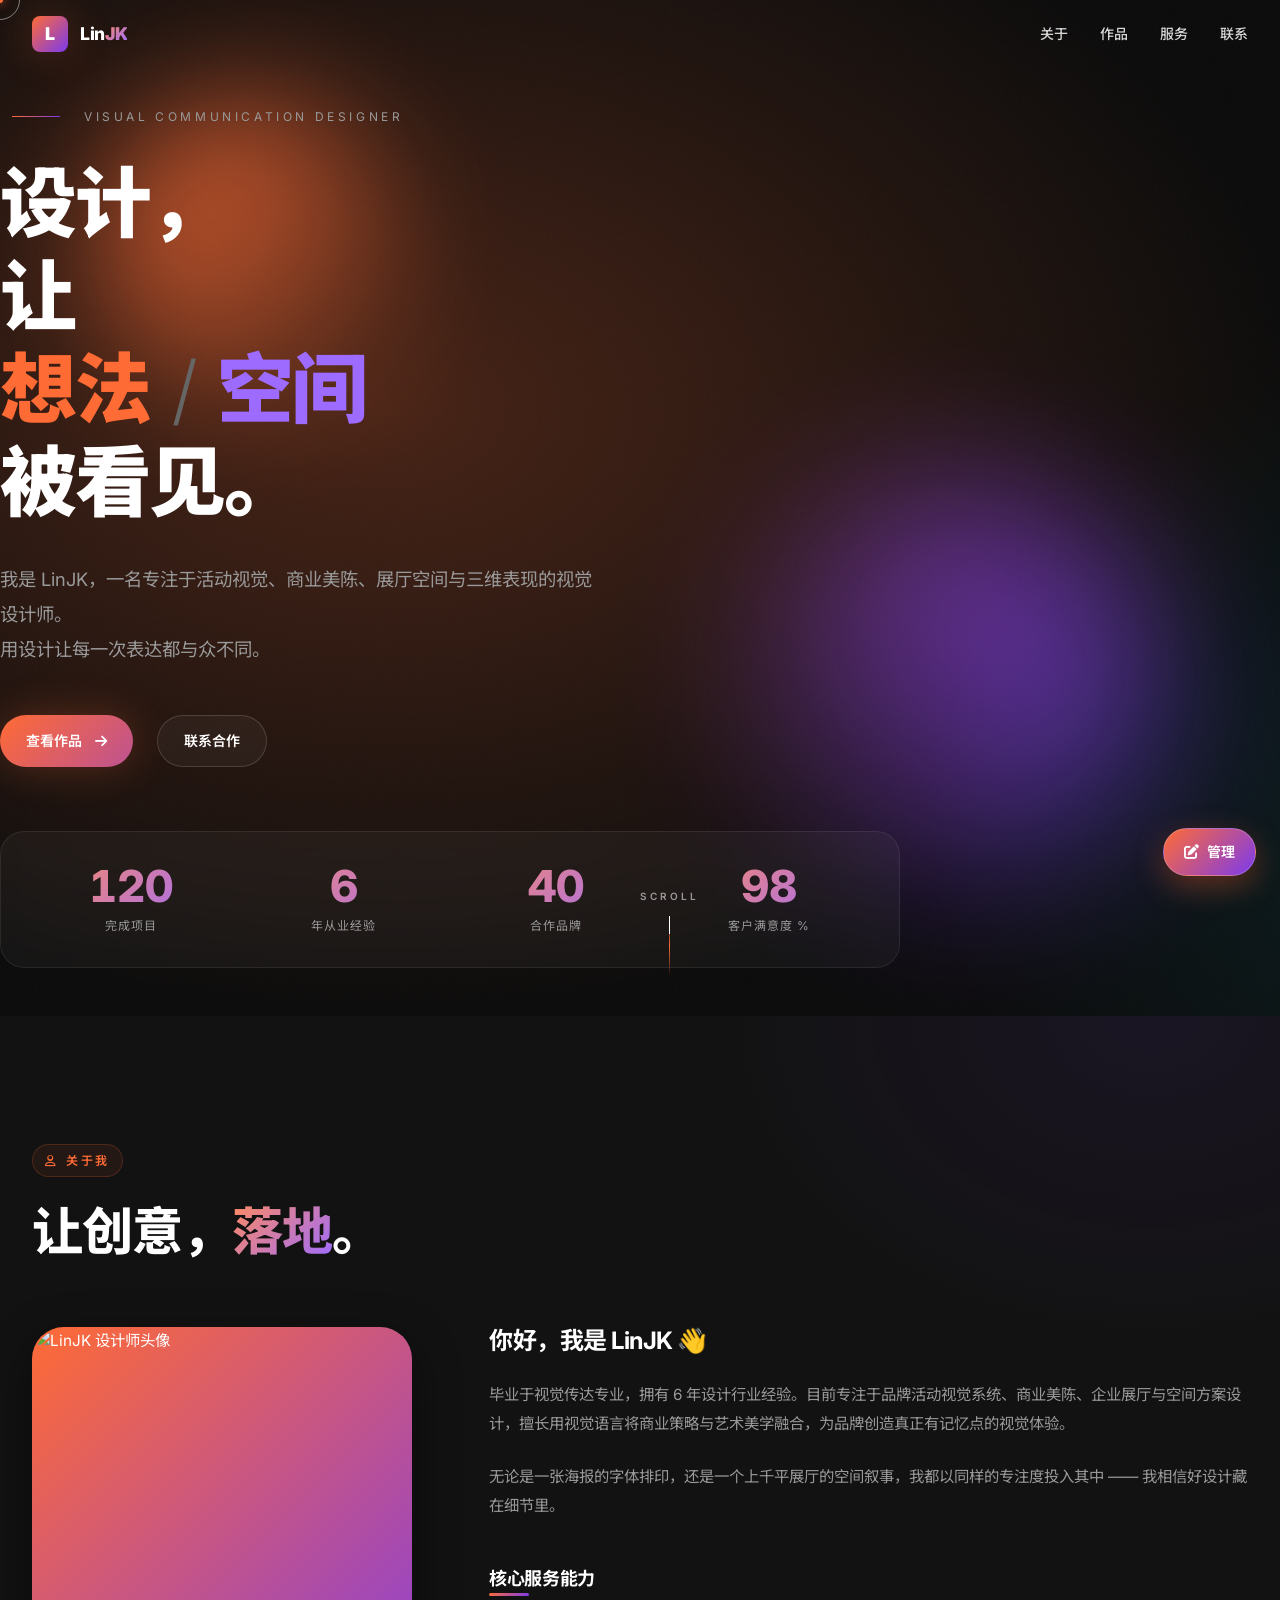
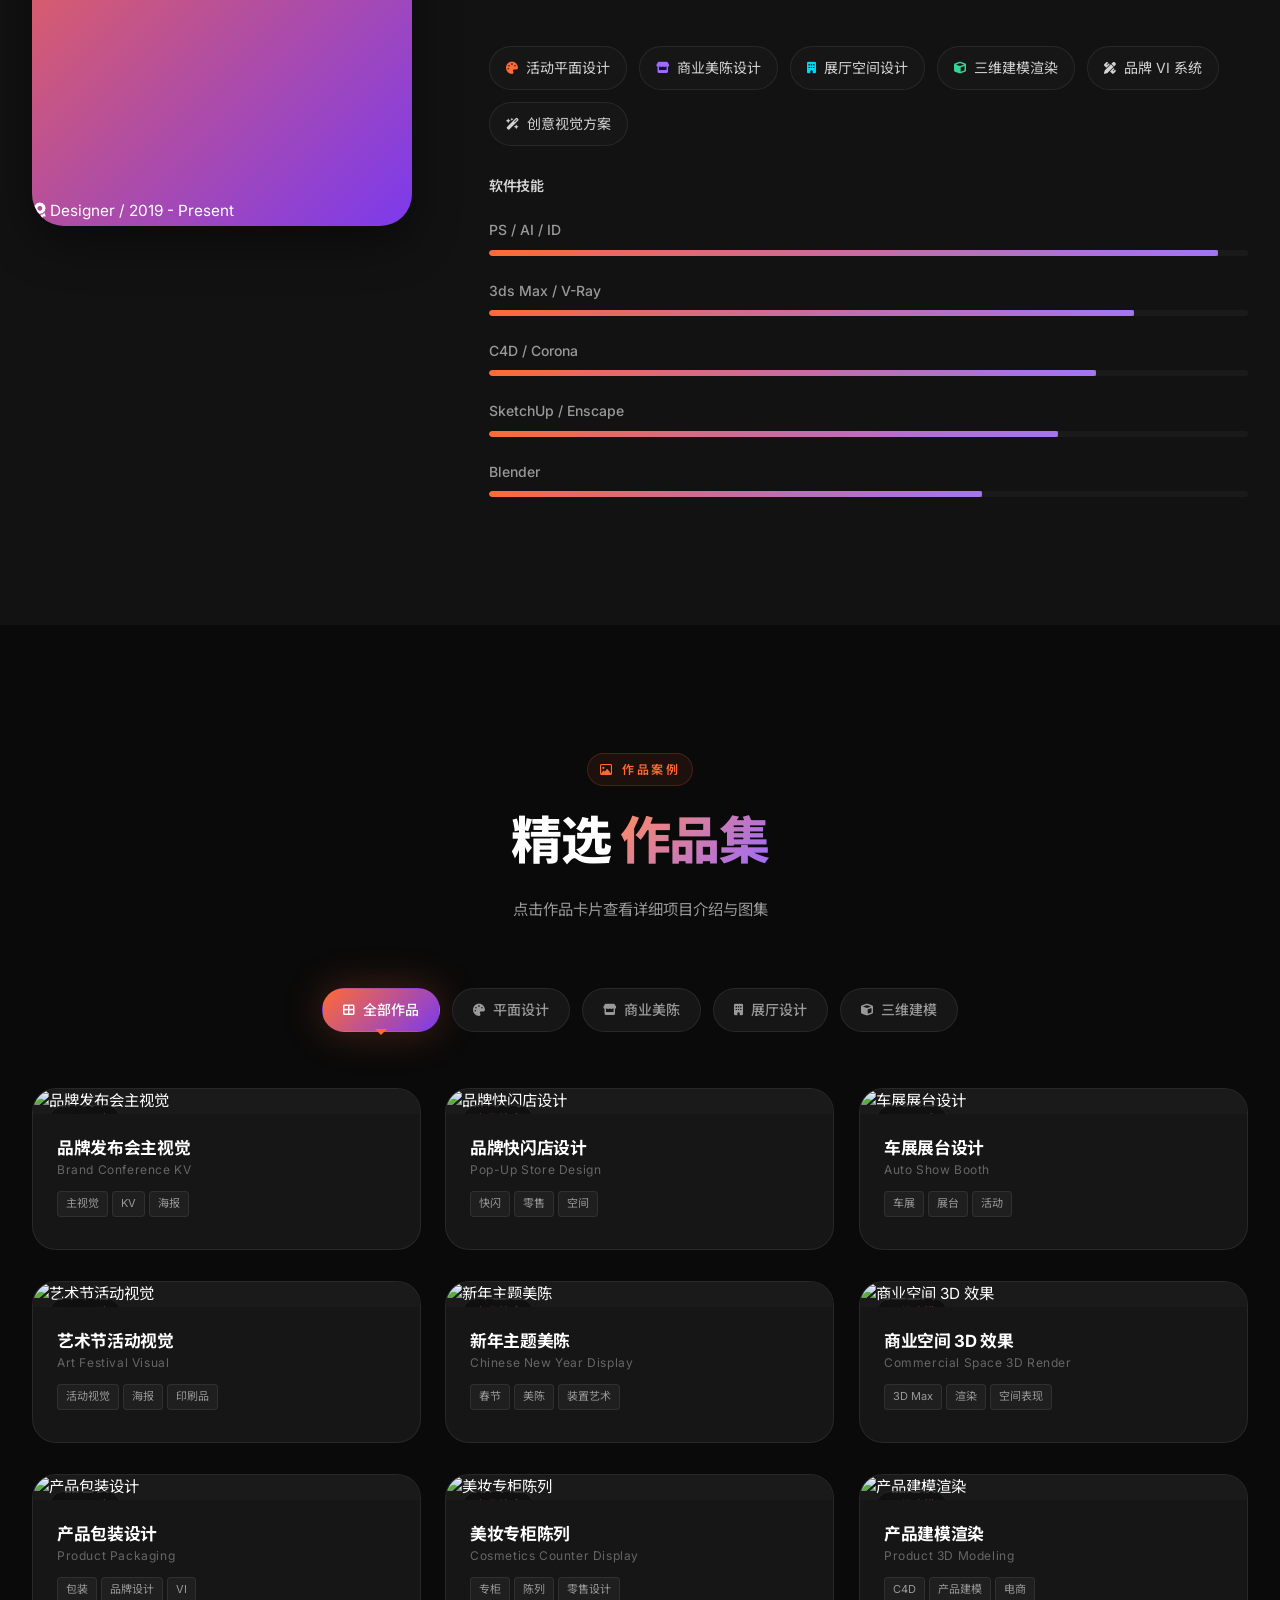
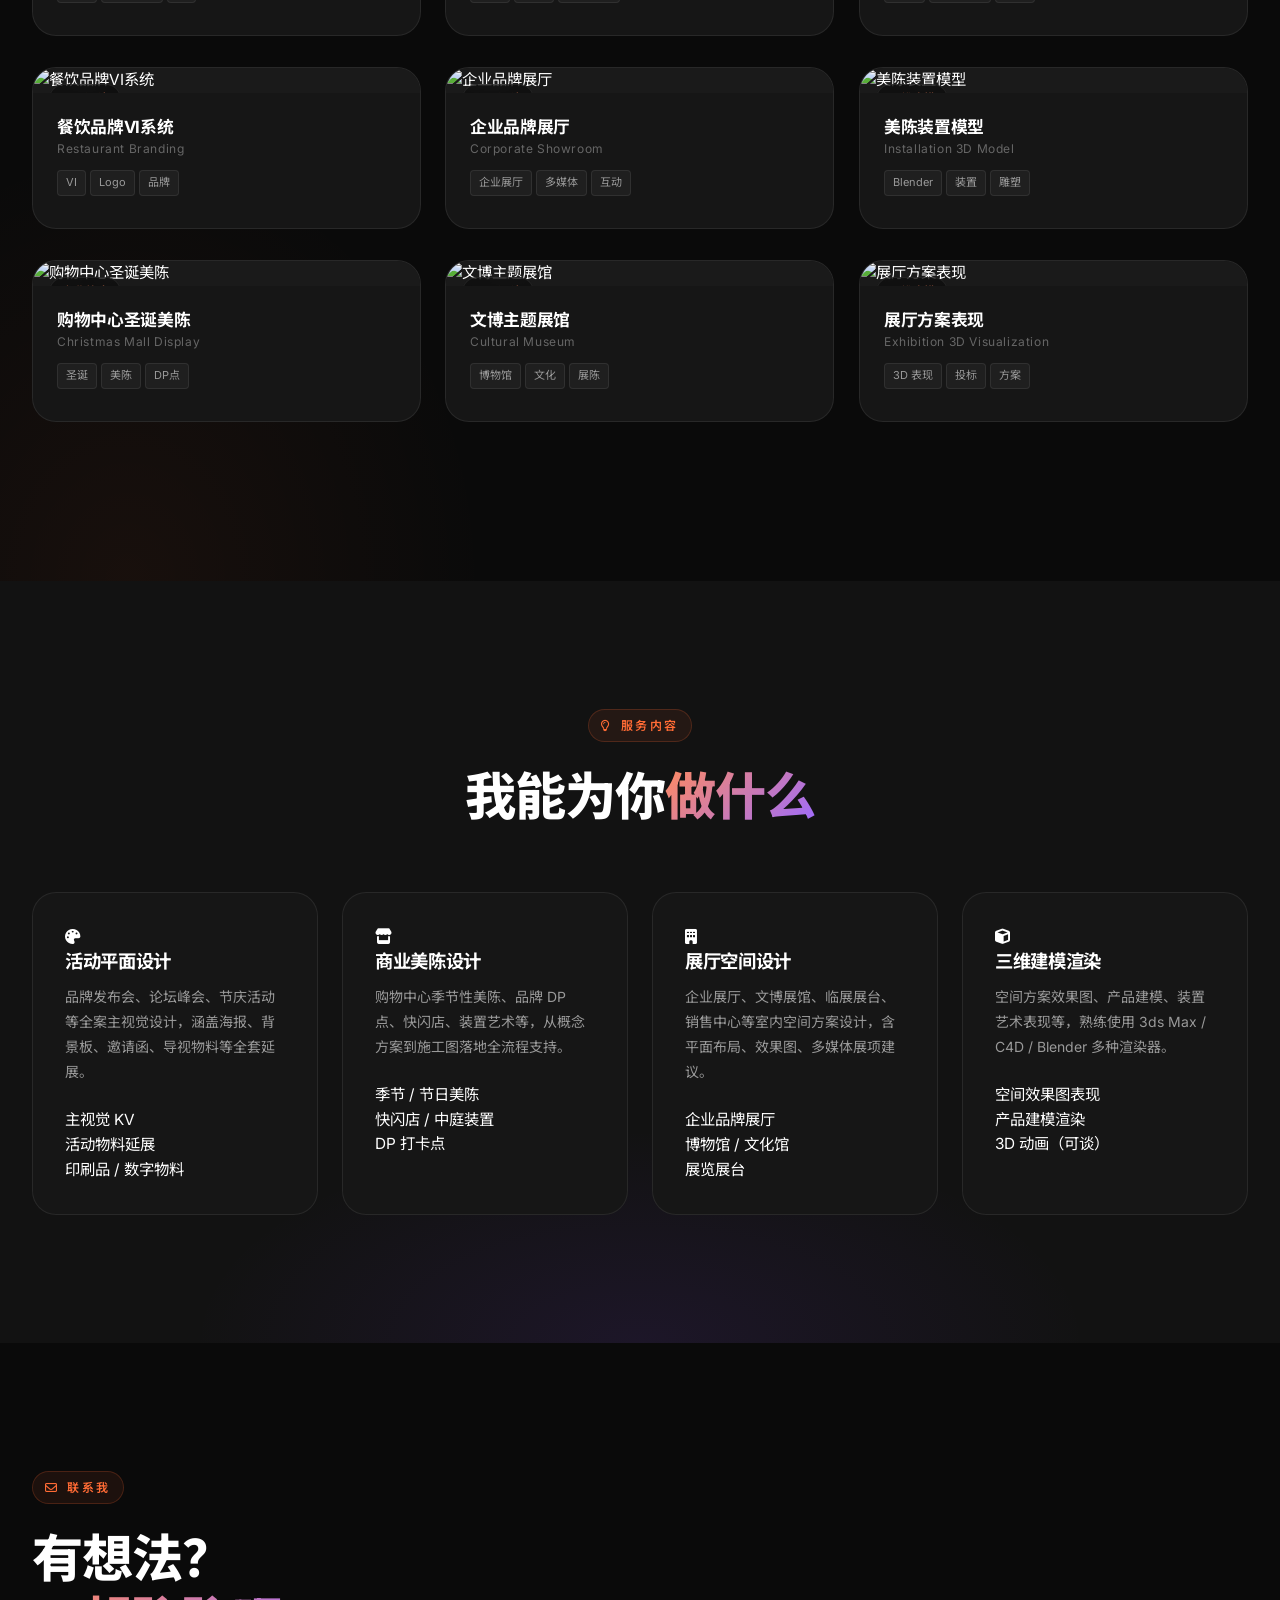
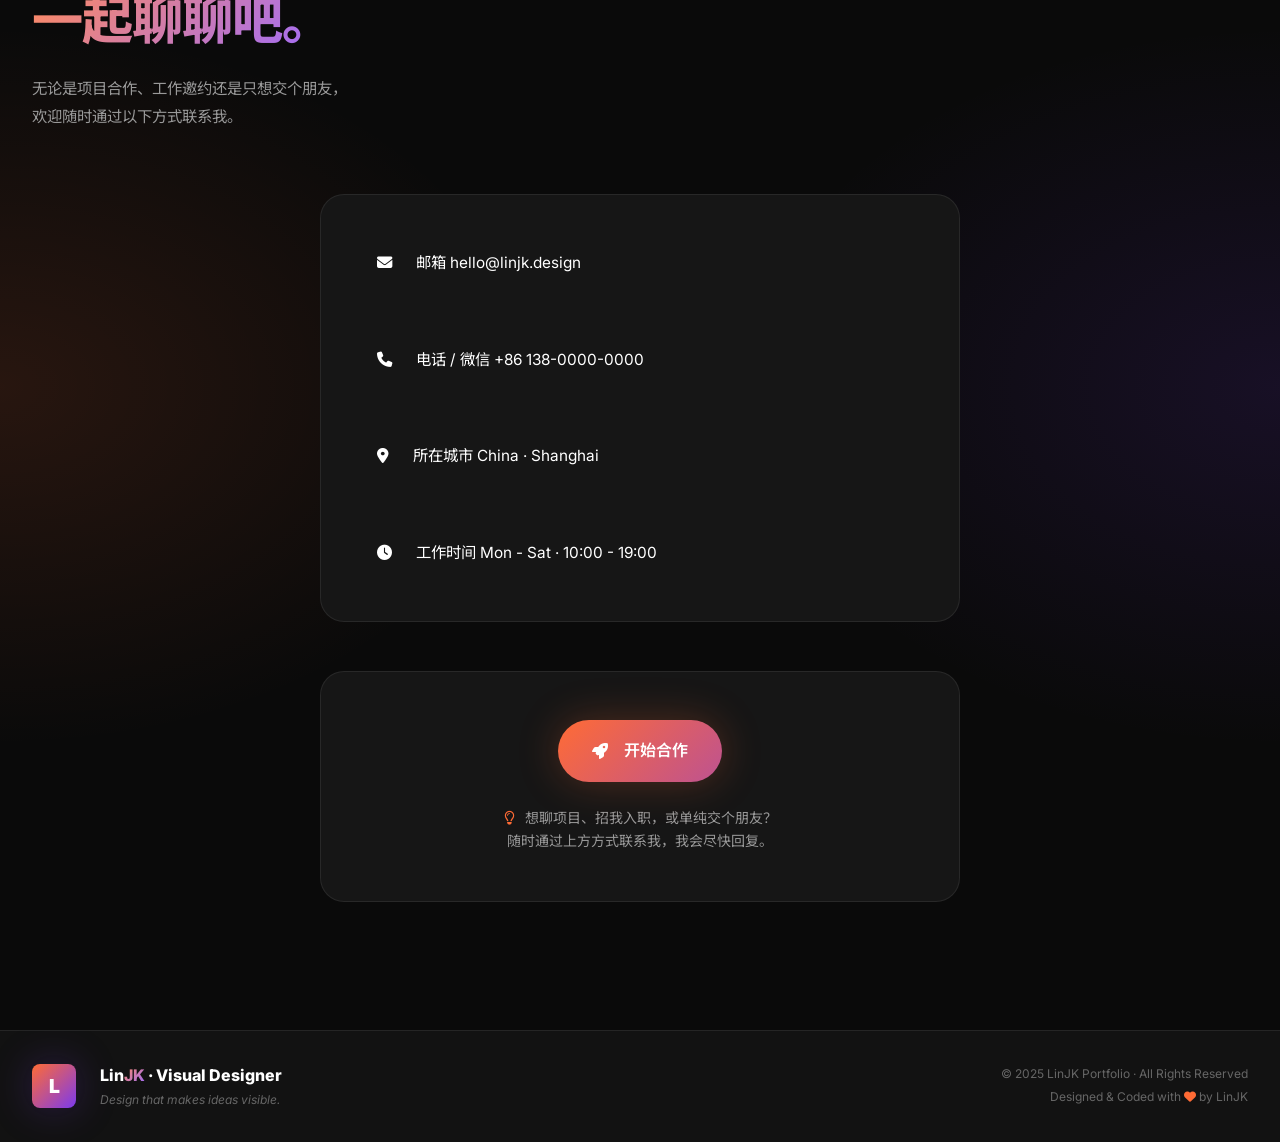
==== index.html @ 146418aa "Add files via upload" ====
<!DOCTYPE html>
<html lang="zh-CN">
<head>
  <meta charset="UTF-8" />
  <meta name="viewport" content="width=device-width, initial-scale=1.0" />
  <meta name="description" content="LinJK - 视觉传达设计师作品集 | 活动平面设计 · 商业美陈设计 · 展厅设计 · 三维建模" />
  <meta name="keywords" content="视觉传达, 设计师, 作品集, 平面设计, 美陈设计, 展厅设计, 3D建模" />
  <title>LinJK · Visual Designer Portfolio</title>

  <!-- Font Awesome 图标 CDN -->
  <link
    rel="stylesheet"
    href="https://cdnjs.cloudflare.com/ajax/libs/font-awesome/6.5.1/css/all.min.css"
  />
  <!-- Google Fonts: Inter -->
  <link rel="preconnect" href="https://fonts.googleapis.com" />
  <link rel="preconnect" href="https://fonts.gstatic.com" crossorigin />
  <link
    href="https://fonts.googleapis.com/css2?family=Inter:wght@300;400;500;600;700;800;900&family=Noto+Sans+SC:wght@300;400;500;700;900&display=swap"
    rel="stylesheet"
  />

  <script type="module" crossorigin src="./assets/main-BTZYTTrW.js"></script>
  <link rel="modulepreload" crossorigin href="./assets/works-DnJMuTJq.js">
  <link rel="stylesheet" crossorigin href="./assets/main-CySE3ula.css">
</head>
<body>
  <!-- 自定义鼠标跟随（大屏显示） -->
  <div class="cursor" id="cursor"></div>
  <div class="cursor-dot" id="cursorDot"></div>

  <!-- 滚动进度条 -->
  <div class="scroll-progress" id="scrollProgress">
    <div class="scroll-progress-bar" id="scrollProgressBar"></div>
  </div>

  <!-- ========== 导航栏 Navbar ========== -->
  <header class="navbar" id="navbar">
    <div class="container navbar-inner">
      <a href="#hero" class="navbar-logo" data-scroll-link>
        <span class="logo-mark">L</span>
        <span class="logo-text">Lin<span class="accent">JK</span></span>
      </a>

      <nav class="navbar-menu" id="navbarMenu">
        <a href="#about"      class="navbar-link" data-scroll-link>关于</a>
        <a href="#portfolio"  class="navbar-link" data-scroll-link>作品</a>
        <a href="#services"   class="navbar-link" data-scroll-link>服务</a>
        <a href="#contact"    class="navbar-link" data-scroll-link>联系</a>
      </nav>

      <button class="navbar-toggle" id="navbarToggle" aria-label="菜单">
        <span></span><span></span><span></span>
      </button>
    </div>
  </header>

  <main>
    <!-- ========== Hero 英雄区 ========== -->
    <section class="hero" id="hero">
      <!-- 背景几何图形（shape-3 旋转三角形已按用户要求移除） -->
      <div class="hero-bg">
        <div class="shape shape-1"></div>
        <div class="shape shape-2"></div>
        <div class="hero-gradient"></div>
        <div class="hero-noise"></div>
      </div>

      <div class="container hero-content">
        <div class="hero-text">
          <p class="hero-eyebrow reveal">
            <span class="line"></span>
            Visual Communication Designer
          </p>
          <h1 class="hero-title reveal">
            <span class="line-wrap"><span class="line-text">设计，</span></span>
            <span class="line-wrap"><span class="line-text">让</span></span>
            <span class="line-wrap"><span class="line-text">
              <span class="brand-a">想法</span>
              <span class="slash">/</span>
              <span class="brand-b">空间</span>
            </span></span>
            <span class="line-wrap"><span class="line-text">被看见。</span></span>
          </h1>
          <p class="hero-subtitle reveal">
            我是 LinJK，一名专注于活动视觉、商业美陈、展厅空间与三维表现的视觉设计师。
            <br class="hide-mobile" />
            用设计让每一次表达都与众不同。
          </p>
          <div class="hero-cta reveal">
            <a href="#portfolio" class="btn btn-primary" data-scroll-link>
              <span>查看作品</span>
              <i class="fa-solid fa-arrow-right"></i>
            </a>
            <a href="#contact" class="btn btn-ghost" data-scroll-link>
              <span>联系合作</span>
            </a>
          </div>
        </div>

        <div class="hero-stats reveal">
          <div class="stat">
            <div class="stat-num" data-count="120">0</div>
            <div class="stat-label">完成项目</div>
          </div>
          <div class="stat">
            <div class="stat-num" data-count="6">0</div>
            <div class="stat-label">年从业经验</div>
          </div>
          <div class="stat">
            <div class="stat-num" data-count="40">0</div>
            <div class="stat-label">合作品牌</div>
          </div>
          <div class="stat">
            <div class="stat-num" data-count="98">0</div>
            <div class="stat-label">客户满意度 %</div>
          </div>
        </div>
      </div>

      <!-- 向下滚动提示 -->
      <a href="#about" class="scroll-hint" data-scroll-link>
        <span>SCROLL</span>
        <div class="scroll-line"></div>
      </a>
    </section>

    <!-- ========== About 关于我 ========== -->
    <section class="section about" id="about">
      <div class="container about-inner">
        <div class="section-head reveal">
          <p class="section-eyebrow"><i class="fa-regular fa-user"></i> 关于我</p>
          <h2 class="section-title">让创意，<span class="gradient-text">落地</span>。</h2>
        </div>

        <div class="about-grid">
          <!-- 左：照片 -->
          <div class="about-photo reveal">
            <div class="photo-frame">
              <img
                src="https://trae-api-cn.mchost.guru/api/ide/v1/text_to_image?prompt=portrait%20of%20a%20young%20asian%20creative%20designer%20professional%20studio%20lighting%20minimal%20dark%20background%20confident&image_size=portrait_4_3"
                alt="LinJK 设计师头像"
                loading="lazy"
              />
              <div class="photo-badge">
                <i class="fa-solid fa-award"></i>
                <span>Designer / 2019 - Present</span>
              </div>
            </div>
          </div>

          <!-- 右：介绍 + 技能 -->
          <div class="about-info">
            <div class="about-bio reveal">
              <h3>你好，我是 LinJK 👋</h3>
              <p>
                毕业于视觉传达专业，拥有 6 年设计行业经验。目前专注于品牌活动视觉系统、商业美陈、
                企业展厅与空间方案设计，擅长用视觉语言将商业策略与艺术美学融合，
                为品牌创造真正有记忆点的视觉体验。
              </p>
              <p>
                无论是一张海报的字体排印，还是一个上千平展厅的空间叙事，
                我都以同样的专注度投入其中 —— 我相信好设计藏在细节里。
              </p>
            </div>

            <div class="about-skills reveal">
              <h4>核心服务能力</h4>
              <div class="skill-list">
                <span class="skill-tag"><i class="fa-solid fa-palette skill-a"></i> 活动平面设计</span>
                <span class="skill-tag"><i class="fa-solid fa-store skill-b"></i> 商业美陈设计</span>
                <span class="skill-tag"><i class="fa-solid fa-building skill-c"></i> 展厅空间设计</span>
                <span class="skill-tag"><i class="fa-solid fa-cube skill-d"></i> 三维建模渲染</span>
                <span class="skill-tag"><i class="fa-solid fa-pen-ruler"></i> 品牌 VI 系统</span>
                <span class="skill-tag"><i class="fa-solid fa-wand-magic-sparkles"></i> 创意视觉方案</span>
              </div>

              <div class="about-softwares">
                <h5>软件技能</h5>
                <div class="software-row">
                  <div class="software">
                    <span class="software-name">PS / AI / ID</span>
                    <div class="bar"><div class="bar-fill" style="--w: 96%"></div></div>
                  </div>
                  <div class="software">
                    <span class="software-name">3ds Max / V-Ray</span>
                    <div class="bar"><div class="bar-fill" style="--w: 85%"></div></div>
                  </div>
                  <div class="software">
                    <span class="software-name">C4D / Corona</span>
                    <div class="bar"><div class="bar-fill" style="--w: 80%"></div></div>
                  </div>
                  <div class="software">
                    <span class="software-name">SketchUp / Enscape</span>
                    <div class="bar"><div class="bar-fill" style="--w: 75%"></div></div>
                  </div>
                  <div class="software">
                    <span class="software-name">Blender</span>
                    <div class="bar"><div class="bar-fill" style="--w: 65%"></div></div>
                  </div>
                </div>
              </div>
            </div>
          </div>
        </div>
      </div>
    </section>

    <!-- ========== Portfolio 作品展示 ========== -->
    <section class="section portfolio" id="portfolio">
      <div class="container">
        <div class="section-head section-head-center reveal">
          <p class="section-eyebrow"><i class="fa-regular fa-image"></i> 作品案例</p>
          <h2 class="section-title">精选 <span class="gradient-text">作品集</span></h2>
          <p class="section-desc">点击作品卡片查看详细项目介绍与图集</p>
        </div>

        <!-- 分类筛选 -->
        <div class="portfolio-filter reveal" id="portfolioFilter">
          <!-- 由 JS 动态渲染分类按钮 -->
        </div>

        <!-- 作品网格 -->
        <div class="portfolio-grid" id="portfolioGrid">
          <!-- 由 JS 动态渲染作品卡片 -->
        </div>
      </div>
    </section>

    <!-- ========== Services 服务内容 ========== -->
    <section class="section services" id="services">
      <div class="container">
        <div class="section-head section-head-center reveal">
          <p class="section-eyebrow"><i class="fa-regular fa-lightbulb"></i> 服务内容</p>
          <h2 class="section-title">我能为你<span class="gradient-text">做什么</span></h2>
        </div>

        <div class="services-grid">
          <article class="service-card reveal">
            <div class="service-icon service-a">
              <i class="fa-solid fa-palette"></i>
            </div>
            <h3>活动平面设计</h3>
            <p>品牌发布会、论坛峰会、节庆活动等全案主视觉设计，涵盖海报、背景板、邀请函、导视物料等全套延展。</p>
            <ul class="service-list">
              <li>主视觉 KV</li>
              <li>活动物料延展</li>
              <li>印刷品 / 数字物料</li>
            </ul>
          </article>

          <article class="service-card reveal">
            <div class="service-icon service-b">
              <i class="fa-solid fa-store"></i>
            </div>
            <h3>商业美陈设计</h3>
            <p>购物中心季节性美陈、品牌 DP 点、快闪店、装置艺术等，从概念方案到施工图落地全流程支持。</p>
            <ul class="service-list">
              <li>季节 / 节日美陈</li>
              <li>快闪店 / 中庭装置</li>
              <li>DP 打卡点</li>
            </ul>
          </article>

          <article class="service-card reveal">
            <div class="service-icon service-c">
              <i class="fa-solid fa-building"></i>
            </div>
            <h3>展厅空间设计</h3>
            <p>企业展厅、文博展馆、临展展台、销售中心等室内空间方案设计，含平面布局、效果图、多媒体展项建议。</p>
            <ul class="service-list">
              <li>企业品牌展厅</li>
              <li>博物馆 / 文化馆</li>
              <li>展览展台</li>
            </ul>
          </article>

          <article class="service-card reveal">
            <div class="service-icon service-d">
              <i class="fa-solid fa-cube"></i>
            </div>
            <h3>三维建模渲染</h3>
            <p>空间方案效果图、产品建模、装置艺术表现等，熟练使用 3ds Max / C4D / Blender 多种渲染器。</p>
            <ul class="service-list">
              <li>空间效果图表现</li>
              <li>产品建模渲染</li>
              <li>3D 动画（可谈）</li>
            </ul>
          </article>
        </div>
      </div>
    </section>

    <!-- ========== Contact 联系我 ========== -->
    <section class="section contact" id="contact">
      <div class="container contact-inner">
        <div class="section-head reveal">
          <p class="section-eyebrow"><i class="fa-regular fa-envelope"></i> 联系我</p>
          <h2 class="section-title">
            有想法？<br />
            <span class="gradient-text">一起聊聊吧。</span>
          </h2>
          <p class="section-desc">
            无论是项目合作、工作邀约还是只想交个朋友，
            <br class="hide-mobile" />
            欢迎随时通过以下方式联系我。
          </p>
        </div>

        <div class="contact-grid">
          <ul class="contact-list reveal">
            <li>
              <div class="contact-icon"><i class="fa-solid fa-envelope"></i></div>
              <div>
                <span class="contact-label">邮箱</span>
                <a href="mailto:hello@linjk.design" class="contact-value">hello@linjk.design</a>
              </div>
            </li>
            <li>
              <div class="contact-icon"><i class="fa-solid fa-phone"></i></div>
              <div>
                <span class="contact-label">电话 / 微信</span>
                <span class="contact-value">+86 138-0000-0000</span>
              </div>
            </li>
            <li>
              <div class="contact-icon"><i class="fa-solid fa-location-dot"></i></div>
              <div>
                <span class="contact-label">所在城市</span>
                <span class="contact-value">China · Shanghai</span>
              </div>
            </li>
            <li>
              <div class="contact-icon"><i class="fa-solid fa-clock"></i></div>
              <div>
                <span class="contact-label">工作时间</span>
                <span class="contact-value">Mon - Sat · 10:00 - 19:00</span>
              </div>
            </li>
          </ul>

          <!-- 开始合作 CTA（原本放在"关注我的平台"里，用户要求删除社交区，把 CTA 保留） -->
          <div class="contact-cta reveal">
            <a href="#hero" class="btn btn-primary btn-big" data-scroll-link>
              <i class="fa-solid fa-rocket"></i>
              <span>开始合作</span>
            </a>
            <p class="contact-cta-hint">
              <i class="fa-regular fa-lightbulb"></i>
              想聊项目、招我入职，或单纯交个朋友？<br class="hide-mobile" />
              随时通过上方方式联系我，我会尽快回复。
            </p>
          </div>
        </div>
      </div>
    </section>
  </main>

  <!-- ========== Footer 页脚 ========== -->
  <footer class="footer">
    <div class="container footer-inner">
      <div class="footer-brand">
        <span class="logo-mark">L</span>
        <div>
          <div class="footer-name">Lin<span class="accent">JK</span> · Visual Designer</div>
          <p class="footer-slogan">Design that makes ideas visible.</p>
        </div>
      </div>
      <div class="footer-copy">
        © 2025 LinJK Portfolio · All Rights Reserved
        <br />
        Designed & Coded with <i class="fa-solid fa-heart accent"></i> by LinJK
      </div>
    </div>
  </footer>

  <!-- ========== Lightbox 作品详情弹窗 ========== -->
  <div class="lightbox" id="lightbox" aria-hidden="true">
    <div class="lightbox-backdrop" data-lightbox-close></div>
    <div class="lightbox-panel" role="dialog" aria-modal="true" aria-labelledby="lightboxTitle">
      <button class="lightbox-close" data-lightbox-close aria-label="关闭">
        <i class="fa-solid fa-xmark"></i>
      </button>
      <button class="lightbox-nav lightbox-prev" id="lightboxPrev" aria-label="上一个">
        <i class="fa-solid fa-chevron-left"></i>
      </button>
      <button class="lightbox-nav lightbox-next" id="lightboxNext" aria-label="下一个">
        <i class="fa-solid fa-chevron-right"></i>
      </button>

      <div class="lightbox-media">
        <div class="lightbox-gallery" id="lightboxGallery">
          <!-- 渲染图片 -->
        </div>
        <div class="lightbox-dots" id="lightboxDots"></div>
      </div>

      <div class="lightbox-info">
        <span class="lightbox-category" id="lightboxCategory">分类</span>
        <h3 class="lightbox-title" id="lightboxTitle">作品标题</h3>
        <p class="lightbox-subtitle" id="lightboxSubtitle">副标题</p>

        <div class="lightbox-meta">
          <div><span>客户</span><b id="lightboxClient">—</b></div>
          <div><span>年份</span><b id="lightboxYear">—</b></div>
        </div>

        <div class="lightbox-tags" id="lightboxTags"></div>

        <p class="lightbox-desc" id="lightboxDesc"></p>
      </div>
    </div>

    <!-- 放大查看遮罩 -->
    <div class="lightbox-zoom" id="lightboxZoom" aria-hidden="true">
      <button type="button" class="zoom-close" aria-label="关闭放大">
        <i class="fa-solid fa-xmark"></i>
      </button>
      <img src="" alt="放大查看" />
      <span class="zoom-hint">点击空白或按 ESC 退出 · 方向键切换图集</span>
    </div>
  </div>

  <!-- Admin 可视化管理 入口浮动按钮 -->
  <a href="./admin.html" class="admin-fab" id="adminFab" title="可视化管理（编辑作品 / 修改文字）">
    <i class="fa-solid fa-pen-to-square"></i>
    <span>管理</span>
  </a>

  <!-- 主脚本入口（Vite 会以此为入口打包，最终 dist/index.html 会被自动重写为带 hash 的资源） -->
</body>
</html>
---- assets/main-CySE3ula.css ----
@charset "UTF-8";*,*:before,*:after{box-sizing:border-box;margin:0;padding:0}html{-webkit-text-size-adjust:100%;-moz-text-size-adjust:100%;text-size-adjust:100%;scroll-behavior:smooth;scroll-padding-top:80px}body{font-family:Inter,Noto Sans SC,-apple-system,BlinkMacSystemFont,Segoe UI,PingFang SC,Helvetica Neue,sans-serif;font-size:clamp(.9375rem,1.2vw,1rem);line-height:1.6;color:#fff;background:#0a0a0a;-webkit-font-smoothing:antialiased;-moz-osx-font-smoothing:grayscale;min-height:100vh;overflow-x:hidden}@media (min-width: 1024px){body,body a,body button,body [data-scroll-link],body .work-card,body .portfolio-filter-btn,body .social-btn,body .lightbox-prev,body .lightbox-next,body .lightbox-close{cursor:none}}img,picture,svg,video,canvas{display:block;max-width:100%;height:auto}img{-webkit-user-select:none;user-select:none;-webkit-user-drag:none}button,input,select,textarea{font:inherit;color:inherit;background:none;border:none;outline:none}button{cursor:pointer}a{color:inherit;text-decoration:none}ul,ol{list-style:none}h1,h2,h3,h4,h5,h6{font-weight:700;line-height:1.2;letter-spacing:-.02em}::selection{background:#ff6b3559;color:#fff}::-webkit-scrollbar{width:8px;height:8px}::-webkit-scrollbar-track{background:#121212}::-webkit-scrollbar-thumb{background:#ffffff26;border-radius:9999px}::-webkit-scrollbar-thumb:hover{background:#7c3aed}@keyframes fadeIn{0%{opacity:0}to{opacity:1}}@keyframes fadeInUp{0%{opacity:0;transform:translate3d(0,40px,0)}to{opacity:1;transform:translateZ(0)}}@keyframes fadeInDown{0%{opacity:0;transform:translate3d(0,-40px,0)}to{opacity:1;transform:translateZ(0)}}@keyframes fadeInLeft{0%{opacity:0;transform:translate3d(-60px,0,0)}to{opacity:1;transform:translateZ(0)}}@keyframes fadeInRight{0%{opacity:0;transform:translate3d(60px,0,0)}to{opacity:1;transform:translateZ(0)}}@keyframes scaleIn{0%{opacity:0;transform:scale(.9)}to{opacity:1;transform:scale(1)}}@keyframes float{0%,to{transform:translateY(0) rotate(0)}50%{transform:translateY(-20px) rotate(3deg)}}@keyframes floatReverse{0%,to{transform:translateY(0) rotate(0)}50%{transform:translateY(20px) rotate(-3deg)}}@keyframes pulse{0%,to{opacity:.6}50%{opacity:1}}@keyframes scrollLine{0%{transform:translateY(-100%);opacity:0}50%{opacity:1}to{transform:translateY(100%);opacity:0}}@keyframes spinSlow{0%{transform:rotate(0)}to{transform:rotate(360deg)}}@keyframes gradientShift{0%,to{background-position:0% 50%}50%{background-position:100% 50%}}@keyframes barIn{0%{transform:scaleX(0)}to{transform:scaleX(1)}}.reveal{opacity:0;transform:translate3d(0,40px,0);transition:transform .4s cubic-bezier(.22,1,.36,1),opacity .4s cubic-bezier(.22,1,.36,1);transition-duration:.7s;transition-timing-function:cubic-bezier(.22,1,.36,1);will-change:transform,opacity;transform:translateZ(0)}.reveal.reveal-left{transform:translate3d(-60px,0,0)}.reveal.reveal-right{transform:translate3d(60px,0,0)}.reveal.reveal-scale{transform:scale(.92)}.reveal.is-revealed{opacity:1;transform:translateZ(0)}.reveal.is-revealed.reveal-scale{transform:scale(1)}.stagger{transition-delay:calc(var(--i, 0) * 80ms)}.line-wrap{display:block;overflow:hidden;padding:.08em 0}.line-text{display:inline-block;transform:translateY(110%);opacity:0;animation:lineIn .9s cubic-bezier(.22,1,.36,1) forwards;animation-delay:calc(var(--line, 0) * .15s + .2s)}@keyframes lineIn{to{transform:translateY(0);opacity:1}}.stat-num{font-variant-numeric:tabular-nums}.container{width:100%;max-width:1280px;margin:0 auto;padding:0 clamp(1rem,4vw,2rem)}.scroll-progress{position:fixed;top:0;left:0;width:100%;height:3px;z-index:99;background:transparent;pointer-events:none}.scroll-progress-bar{width:0%;height:100%;background:linear-gradient(135deg,#ff6b35,#7c3aed);background-size:200% 200%;animation:gradientShift 4s cubic-bezier(.65,0,.35,1) infinite;transition:width .4s cubic-bezier(.22,1,.36,1),.05s .4s cubic-bezier(.22,1,.36,1),linear .4s cubic-bezier(.22,1,.36,1);box-shadow:0 0 8px #ff6b3566}.cursor{position:fixed;width:40px;height:40px;border:1.5px solid rgba(255,255,255,.5);border-radius:9999px;pointer-events:none;z-index:9999;top:0;left:0;transform:translate(-50%,-50%);transition:transform .4s cubic-bezier(.22,1,.36,1),.2s .4s cubic-bezier(.22,1,.36,1),cubic-bezier(.34,1.56,.64,1) .4s cubic-bezier(.22,1,.36,1),border-color .4s cubic-bezier(.22,1,.36,1),background-color .4s cubic-bezier(.22,1,.36,1);mix-blend-mode:difference}@media (max-width: 767px){.cursor{display:none}}.cursor.hover{width:70px;height:70px;border-color:#ff6b35;background:#ff6b3526}.cursor.click{transform:translate(-50%,-50%) scale(.7)}.cursor-dot{position:fixed;width:6px;height:6px;background:#ff6b35;border-radius:9999px;pointer-events:none;z-index:9999;top:0;left:0;transform:translate(-50%,-50%);box-shadow:0 0 10px #ff6b35}@media (max-width: 767px){.cursor-dot{display:none}}.navbar{position:fixed;top:0;left:0;width:100%;z-index:100;padding:1rem 0;transition:padding .4s cubic-bezier(.22,1,.36,1),background-color .4s cubic-bezier(.22,1,.36,1),backdrop-filter .4s cubic-bezier(.22,1,.36,1),.4s .4s cubic-bezier(.22,1,.36,1)}.navbar.scrolled{padding:.6rem 0;background:#0a0a0ab3;backdrop-filter:blur(18px) saturate(160%);-webkit-backdrop-filter:blur(18px) saturate(160%);border-bottom:1px solid rgba(255,255,255,.08)}.navbar-inner{display:flex;justify-content:space-between;align-items:center;gap:2rem}.navbar-logo{display:flex;justify-content:center;align-items:center;gap:.75rem;font-weight:800;font-size:1.1rem;letter-spacing:-.02em}.navbar-logo .logo-mark{display:inline-grid;place-items:center;width:36px;height:36px;border-radius:8px;background:linear-gradient(135deg,#ff6b35,#7c3aed);color:#fff;font-weight:900;box-shadow:0 0 40px #ff6b3540;transition:transform .4s cubic-bezier(.22,1,.36,1)}.navbar-logo .logo-text{color:#fff}.navbar-logo .logo-text .accent{background:linear-gradient(135deg,#ff8b5f,#9d6bff);-webkit-background-clip:text;background-clip:text;color:transparent;-webkit-text-fill-color:transparent;font-weight:900}.navbar-logo:hover .logo-mark{transform:rotate(-8deg) scale(1.05)}.navbar-menu{display:flex;align-items:center;gap:2rem}@media (max-width: 767px){.navbar-menu{position:fixed;top:0;right:-100%;width:82%;max-width:320px;height:100vh;flex-direction:column;justify-content:center;gap:2rem;padding:3rem;background:#0a0a0af5;backdrop-filter:blur(24px) saturate(160%);-webkit-backdrop-filter:blur(24px) saturate(160%);border-left:1px solid rgba(255,255,255,.08);transition:transform .4s cubic-bezier(.22,1,.36,1),.4s .4s cubic-bezier(.22,1,.36,1),cubic-bezier(.22,1,.36,1) .4s cubic-bezier(.22,1,.36,1);z-index:100;box-shadow:-10px 0 40px #0006}.navbar-menu.open{transform:translate(-100%)}}.navbar-link{position:relative;font-size:.875rem;font-weight:500;color:#d4d4d4;padding:4px 0;transition:color .4s cubic-bezier(.22,1,.36,1)}.navbar-link:after{content:"";position:absolute;left:0;bottom:0;width:100%;height:2px;background:linear-gradient(135deg,#ff6b35,#7c3aed);transform:scaleX(0);transform-origin:right;transition:transform .4s cubic-bezier(.22,1,.36,1),.4s .4s cubic-bezier(.22,1,.36,1),cubic-bezier(.22,1,.36,1) .4s cubic-bezier(.22,1,.36,1)}.navbar-link:hover,.navbar-link.active{color:#fff}.navbar-link:hover:after,.navbar-link.active:after{transform:scaleX(1);transform-origin:left}@media (max-width: 767px){.navbar-link{font-size:1.25rem}}.navbar-toggle{display:none;flex-direction:column;justify-content:center;gap:5px;width:38px;height:38px;border-radius:8px;padding:0 8px}.navbar-toggle span{display:block;width:100%;height:2px;background:#fff;border-radius:9999px;transition:transform .4s cubic-bezier(.22,1,.36,1),opacity .4s cubic-bezier(.22,1,.36,1)}@media (max-width: 767px){.navbar-toggle{display:flex}}.navbar-toggle.open span:nth-child(1){transform:translateY(7px) rotate(45deg)}.navbar-toggle.open span:nth-child(2){opacity:0}.navbar-toggle.open span:nth-child(3){transform:translateY(-7px) rotate(-45deg)}.section{padding:clamp(4rem,10vw,8rem) 0;position:relative;overflow:hidden}@media (max-width: 639px){.section{padding:clamp(3rem,12vw,4.5rem) 0}}.section-head{margin-bottom:clamp(2rem,5vw,4rem);max-width:620px}.section-head-center{margin-left:auto;margin-right:auto;text-align:center}@media (max-width: 639px){.section-head{margin-bottom:clamp(1.5rem,6vw,2.5rem)}}.section-eyebrow{display:inline-flex;align-items:center;gap:.5rem;font-size:.75rem;letter-spacing:.2em;text-transform:uppercase;color:#ff6b35;font-weight:600;margin-bottom:1.5rem;padding:6px 12px;border-radius:9999px;background:#ff6b3514;border:1px solid rgba(255,107,53,.2)}.section-eyebrow i{color:inherit}.section-title{font-size:clamp(2rem,4vw,3.25rem);font-weight:800;margin-bottom:1.5rem}.section-desc{font-size:clamp(.9375rem,1.2vw,1rem);color:#999;line-height:1.8}.gradient-text{background:linear-gradient(135deg,#ff8b5f,#9d6bff);-webkit-background-clip:text;background-clip:text;color:transparent;-webkit-text-fill-color:transparent}.accent{color:#ff6b35}.btn{display:inline-flex;align-items:center;gap:.75rem;padding:14px 26px;border-radius:9999px;font-size:.875rem;font-weight:600;letter-spacing:.01em;position:relative;overflow:hidden;transition:transform .4s cubic-bezier(.22,1,.36,1),box-shadow .4s cubic-bezier(.22,1,.36,1);white-space:nowrap}.btn:hover{transform:translateY(-2px)}.btn:active{transform:translateY(0)}.btn-primary{color:#fff;background:linear-gradient(135deg,#ff6b35,#7c3aed);background-size:200% 200%;animation:gradientShift 4s cubic-bezier(.65,0,.35,1) infinite;box-shadow:0 0 40px #ff6b3540}.btn-primary:hover{box-shadow:0 8px 32px #ff6b3566}.btn-ghost{color:#fff;border:1px solid rgba(255,255,255,.15);background:#ffffff0a}.btn-ghost:hover{border-color:#ff6b35;color:#ff6b35}.btn-big{padding:18px 34px;font-size:1rem;gap:1rem}@media (max-width: 767px){.hide-mobile{display:none}}@media (max-width: 767px){body.navbar-open{overflow:hidden;touch-action:none}body.navbar-open:before{content:"";position:fixed;top:0;right:0;bottom:0;left:0;background:#0000008c;backdrop-filter:blur(4px);-webkit-backdrop-filter:blur(4px);z-index:99;opacity:0;animation:navbarBackdropIn .28s cubic-bezier(.22,1,.36,1) forwards}}@keyframes navbarBackdropIn{to{opacity:1}}.hero{position:relative;min-height:100vh;display:flex;align-items:center;padding-top:100px;overflow:hidden}.hero-bg{position:absolute;top:0;right:0;bottom:0;left:0;pointer-events:none;z-index:0;overflow:hidden}.hero-gradient{position:absolute;top:0;right:0;bottom:0;left:0;background:radial-gradient(ellipse 60% 50% at 15% 20%,rgba(255,107,53,.25) 0%,transparent 60%),radial-gradient(ellipse 50% 50% at 85% 70%,rgba(124,58,237,.3) 0%,transparent 60%),radial-gradient(ellipse 40% 40% at 60% 40%,rgba(0,212,255,.1) 0%,transparent 60%);animation:gradientShift 12s cubic-bezier(.65,0,.35,1) infinite;background-size:200% 200%}.hero-noise{position:absolute;top:0;right:0;bottom:0;left:0;opacity:.04;background-image:url("data:image/svg+xml;utf8,<svg xmlns='http://www.w3.org/2000/svg' width='160' height='160'><filter id='n'><feTurbulence type='fractalNoise' baseFrequency='0.9' numOctaves='3' stitchTiles='stitch'/></filter><rect width='100%' height='100%' filter='url(%23n)'/></svg>")}.hero .shape{position:absolute;opacity:.5;mix-blend-mode:screen;will-change:transform}.hero .shape-1{top:10%;left:8%;width:300px;height:300px;background:linear-gradient(135deg,#FF6B35,transparent);border-radius:50%;filter:blur(60px);animation:float 10s ease-in-out infinite}@media (max-width: 767px){.hero .shape-1{width:200px;height:200px;filter:blur(40px)}}@media (max-width: 479px){.hero .shape-1{width:160px;height:160px;filter:blur(32px);top:8%;left:-10%}}.hero .shape-2{bottom:12%;right:10%;width:400px;height:400px;background:linear-gradient(225deg,#7C3AED,transparent);border-radius:50%;filter:blur(80px);animation:floatReverse 14s ease-in-out infinite}@media (max-width: 767px){.hero .shape-2{width:260px;height:260px;filter:blur(52px)}}@media (max-width: 479px){.hero .shape-2{width:200px;height:200px;filter:blur(40px);bottom:18%;right:-15%}}.hero-content{position:relative;z-index:2;padding:3rem 0;display:flex;flex-direction:column;gap:clamp(2rem,5vw,4rem)}@media (min-width: 1024px){.hero-content{padding-top:0}}.hero-text{max-width:900px}.hero-eyebrow{display:inline-flex;align-items:center;gap:1.5rem;font-size:.75rem;letter-spacing:.3em;text-transform:uppercase;color:#999;margin-bottom:2rem;padding-left:.75rem;opacity:0;animation:fadeInLeft .8s cubic-bezier(.22,1,.36,1) .1s forwards}.hero-eyebrow .line{width:48px;height:1px;background:linear-gradient(135deg,#ff6b35,#7c3aed)}.hero-title{font-size:clamp(2.5rem,6vw,5rem);font-weight:900;letter-spacing:-.03em;line-height:1.05;margin-bottom:2rem;color:#fff}.hero-title .line-wrap:nth-child(1){--line: 0}.hero-title .line-wrap:nth-child(2){--line: 1}.hero-title .line-wrap:nth-child(3){--line: 2}.hero-title .line-wrap:nth-child(4){--line: 3}.hero-title .brand-a{color:#ff6b35}.hero-title .brand-b{color:#9d6bff}.hero-title .slash{color:#666;margin:0 .15em;font-weight:300}.hero-subtitle{font-size:clamp(1rem,1.5vw,1.15rem);color:#999;line-height:1.9;max-width:600px;margin-bottom:3rem;opacity:0;animation:fadeInUp .8s cubic-bezier(.22,1,.36,1) 1s forwards}.hero-cta{display:flex;flex-wrap:wrap;gap:1.5rem;opacity:0;animation:fadeInUp .8s cubic-bezier(.22,1,.36,1) 1.15s forwards}@media (max-width: 479px){.hero-cta .btn{flex:1 1 auto;justify-content:center;width:100%}}.hero-stats{display:grid;grid-template-columns:repeat(4,minmax(0,1fr));gap:1rem;padding:2rem;background:#ffffff0a;border:1px solid rgba(255,255,255,.08);border-radius:24px;-webkit-backdrop-filter:blur(10px);backdrop-filter:blur(10px);max-width:900px;opacity:0;animation:fadeInUp .9s cubic-bezier(.22,1,.36,1) 1.35s forwards}@media (max-width: 767px){.hero-stats{grid-template-columns:repeat(2,1fr);row-gap:2rem}}.hero-stats .stat{text-align:center}.hero-stats .stat-num{font-size:clamp(1.75rem,3.5vw,2.75rem);font-weight:800;line-height:1;background:linear-gradient(135deg,#ff8b5f,#9d6bff);-webkit-background-clip:text;background-clip:text;color:transparent;-webkit-text-fill-color:transparent;font-family:Inter,sans-serif}.hero-stats .stat-label{margin-top:.5rem;font-size:.75rem;color:#999;letter-spacing:.08em}.scroll-hint{position:absolute;bottom:40px;left:50%;transform:translate(-50%);display:flex;flex-direction:column;align-items:center;gap:.75rem;font-size:10px;letter-spacing:.3em;color:#999;font-weight:600;z-index:2;opacity:0;animation:fadeInUp .8s cubic-bezier(.22,1,.36,1) 1.8s forwards}.scroll-hint .scroll-line{width:1px;height:60px;background:linear-gradient(to bottom,transparent,#FF6B35,transparent);overflow:hidden;position:relative}.scroll-hint .scroll-line:after{content:"";position:absolute;top:0;left:0;width:100%;height:30%;background:#fff;animation:scrollLine 2s cubic-bezier(.65,0,.35,1) infinite}.about{background:radial-gradient(ellipse 50% 40% at 90% 0%,rgba(124,58,237,.08) 0%,transparent 70%),#121212;position:relative}.about-inner{position:relative;z-index:1}.about-grid{display:grid;grid-template-columns:minmax(0,380px) 1fr;gap:clamp(2rem,6vw,5rem);align-items:start}@media (max-width: 1023px){.about-grid{grid-template-columns:1fr;max-width:760px;margin:0 auto}}.about-photo{position:relative}.photo-frame{position:relative;border-radius:32px;overflow:hidden;padding:2px;background:linear-gradient(135deg,#ff6b35,#7c3aed);box-shadow:0 16px 48px #00000073}.photo-frame img{width:100%;aspect-ratio:4/5;object-fit:cover;border-radius:30px;transition:transform .4s cubic-bezier(.22,1,.36,1),1s .4s cubic-bezier(.22,1,.36,1)}.photo-frame:hover img{transform:scale(1.04)}.photo-frame-badge{position:absolute;bottom:2rem;left:2rem;right:2rem;padding:.75rem 1.5rem;background:#0a0a0ad9;-webkit-backdrop-filter:blur(12px);backdrop-filter:blur(12px);border:1px solid rgba(255,255,255,.08);border-radius:9999px;display:inline-flex;align-items:center;gap:.75rem;font-size:.75rem;color:#d4d4d4;width:max-content}.photo-frame-badge i{color:#ff6b35}.about-info{display:flex;flex-direction:column;gap:clamp(2rem,4vw,3rem)}.about-bio h3{font-size:clamp(1.25rem,2vw,1.5rem);font-weight:700;margin-bottom:1.5rem}.about-bio p{color:#999;line-height:1.9;font-size:clamp(.9375rem,1.2vw,1rem);margin-bottom:1.5rem}.about-bio p:last-child{margin-bottom:0}.about-skills h4{font-size:1.125rem;font-weight:700;margin-bottom:1.5rem;position:relative;display:inline-block}.about-skills h4:after{content:"";position:absolute;left:0;bottom:-6px;width:40px;height:3px;background:linear-gradient(135deg,#ff6b35,#7c3aed);border-radius:9999px}.about-skills h5{font-size:.875rem;font-weight:600;margin:2rem 0 1.5rem;color:#d4d4d4}.skill-list{display:flex;flex-wrap:wrap;gap:.75rem;margin-top:2rem}.skill-tag{display:inline-flex;align-items:center;gap:.5rem;padding:10px 16px;background:#161616;border:1px solid rgba(255,255,255,.08);border-radius:9999px;font-size:.875rem;color:#d4d4d4;transition:transform .4s cubic-bezier(.22,1,.36,1),border-color .4s cubic-bezier(.22,1,.36,1),color .4s cubic-bezier(.22,1,.36,1),.2s .4s cubic-bezier(.22,1,.36,1)}.skill-tag i{font-size:.85em}.skill-tag .skill-a{color:#ff6b35}.skill-tag .skill-b{color:#9d6bff}.skill-tag .skill-c{color:#00d4ff}.skill-tag .skill-d{color:#34d399}.skill-tag:hover{transform:translateY(-3px);border-color:#ff6b35;color:#ff6b35;box-shadow:0 2px 8px #00000040}.software-row{display:flex;flex-direction:column;gap:1.5rem}.software{display:flex;flex-direction:column;gap:.5rem}.software-name{font-size:.875rem;color:#999;font-weight:500}.bar{width:100%;height:6px;border-radius:9999px;background:#1a1a1a;overflow:hidden;position:relative}.bar-fill{display:block;width:var(--w, 50%);height:100%;background:linear-gradient(135deg,#ff6b35,#7c3aed);border-radius:9999px;transform-origin:left;transform:scaleX(0);transition:transform .4s cubic-bezier(.22,1,.36,1),1.2s .4s cubic-bezier(.22,1,.36,1),cubic-bezier(.22,1,.36,1) .4s cubic-bezier(.22,1,.36,1);position:relative}.bar-fill:after{content:"";position:absolute;top:0;right:0;bottom:0;left:0;background:linear-gradient(90deg,transparent,rgba(255,255,255,.3),transparent);animation:gradientShift 2s cubic-bezier(.65,0,.35,1) infinite;background-size:200% 100%}.is-revealed .bar-fill{transform:scaleX(1)}.portfolio{background:radial-gradient(ellipse 40% 40% at 10% 100%,rgba(255,107,53,.06) 0%,transparent 70%),#0a0a0a}.portfolio-filter{display:flex;flex-wrap:wrap;justify-content:center;gap:.75rem;margin-bottom:clamp(2rem,5vw,3.5rem)}.portfolio-filter-btn{position:relative;display:inline-flex;align-items:center;gap:.5rem;padding:10px 20px;border-radius:9999px;background:#161616;border:1px solid rgba(255,255,255,.08);color:#999;font-size:.875rem;font-weight:500;transition:transform .4s cubic-bezier(.22,1,.36,1),color .4s cubic-bezier(.22,1,.36,1),border-color .4s cubic-bezier(.22,1,.36,1),background-color .4s cubic-bezier(.22,1,.36,1)}.portfolio-filter-btn i{font-size:.85em}.portfolio-filter-btn:hover{color:#fff;border-color:#ffffff26;transform:translateY(-2px)}.portfolio-filter-btn.active{color:#fff;background:linear-gradient(135deg,#ff6b35,#7c3aed);border-color:transparent;box-shadow:0 0 40px #ff6b3540}.portfolio-filter-btn.active:after{content:"";position:absolute;left:50%;bottom:-10px;transform:translate(-50%);width:0;height:0;border:6px solid transparent;border-top-color:#ff6b35}.portfolio-grid{column-count:3;column-gap:1.5rem;orphans:1;widows:1}@media (max-width: 1023px){.portfolio-grid{column-count:2}}@media (max-width: 639px){.portfolio-grid{column-count:1;column-gap:.75rem}}.work-card{break-inside:avoid;page-break-inside:avoid;-webkit-column-break-inside:avoid;display:inline-block;width:100%;margin:0 0 1.5rem;position:relative;border-radius:24px;overflow:hidden;background:#161616;border:1px solid rgba(255,255,255,.08);transition:transform .4s cubic-bezier(.22,1,.36,1),border-color .4s cubic-bezier(.22,1,.36,1),box-shadow .4s cubic-bezier(.22,1,.36,1),.4s .4s cubic-bezier(.22,1,.36,1);cursor:pointer;opacity:0;transform:translate3d(0,40px,0);will-change:transform,opacity;transform:translateZ(0)}@media (max-width: 639px){.work-card{margin-bottom:.75rem}}.work-card.is-in{opacity:1;transform:translateZ(0);transition:transform .4s cubic-bezier(.22,1,.36,1),opacity .4s cubic-bezier(.22,1,.36,1),box-shadow .4s cubic-bezier(.22,1,.36,1),border-color .4s cubic-bezier(.22,1,.36,1),.7s .4s cubic-bezier(.22,1,.36,1),cubic-bezier(.22,1,.36,1) .4s cubic-bezier(.22,1,.36,1);transition-delay:calc(var(--idx, 0) * 80ms)}.work-card:hover{transform:translateY(-8px);border-color:#ff6b35;box-shadow:0 16px 48px #00000073,0 0 0 1px #ff6b354d,0 0 40px #ff6b3540;z-index:2}.work-card-media{position:relative;overflow:hidden;background:#1a1a1a}.work-card-media:before{content:"";position:absolute;top:0;right:0;bottom:0;left:0;z-index:1;background:linear-gradient(180deg,transparent 50%,rgba(10,10,10,.85) 100%);opacity:0;transition:opacity .4s cubic-bezier(.22,1,.36,1);pointer-events:none}.work-card-media img{display:block;width:100%;height:auto;transition:transform .4s cubic-bezier(.22,1,.36,1),1s .4s cubic-bezier(.22,1,.36,1),cubic-bezier(.22,1,.36,1) .4s cubic-bezier(.22,1,.36,1)}.work-card:hover .work-card-media:before{opacity:1}.work-card:hover .work-card-media img{transform:scale(1.06)}.work-card-category{position:absolute;top:1rem;left:1rem;z-index:2;padding:5px 12px;background:#0a0a0ab3;-webkit-backdrop-filter:blur(8px);backdrop-filter:blur(8px);border:1px solid rgba(255,255,255,.08);border-radius:9999px;font-size:11px;font-weight:600;color:#ff8b5f;letter-spacing:.05em;text-transform:uppercase}.work-card-icon{position:absolute;top:50%;right:2rem;transform:translateY(-50%) scale(.5);width:48px;height:48px;border-radius:50%;background:linear-gradient(135deg,#ff6b35,#7c3aed);color:#fff;display:flex;justify-content:center;align-items:center;opacity:0;z-index:2;transition:transform .4s cubic-bezier(.22,1,.36,1),opacity .4s cubic-bezier(.22,1,.36,1),.4s .4s cubic-bezier(.22,1,.36,1),cubic-bezier(.34,1.56,.64,1) .4s cubic-bezier(.22,1,.36,1);box-shadow:0 0 40px #ff6b3540}.work-card:hover .work-card-icon{opacity:1;transform:translateY(-50%) scale(1)}@media (max-width: 639px){.work-card .work-card-icon{top:auto;bottom:1.5rem;right:1.5rem;width:40px;height:40px;font-size:.9rem;opacity:1;transform:none;box-shadow:0 4px 14px #00000073}}.work-card-info{padding:1.5rem 1.5rem 2rem}.work-card-info h3{font-size:1.05rem;font-weight:700;margin-bottom:2px}.work-card-info p{font-size:.75rem;color:#666;letter-spacing:.05em;margin-bottom:.75rem}.work-card-tags{display:flex;flex-wrap:wrap;gap:4px}.work-card-tags span{display:inline-block;padding:3px 8px;background:#ffffff0a;border:1px solid rgba(255,255,255,.08);border-radius:4px;font-size:11px;color:#999}.services{background:radial-gradient(ellipse 50% 40% at 50% 100%,rgba(124,58,237,.1) 0%,transparent 70%),#121212}.services-grid{display:grid;grid-template-columns:repeat(4,minmax(0,1fr));gap:1.5rem}@media (max-width: 1023px){.services-grid{grid-template-columns:repeat(2,1fr)}}@media (max-width: 639px){.services-grid{grid-template-columns:1fr}}.service-card{position:relative;padding:clamp(1.5rem,3vw,2rem);background:#161616;border:1px solid rgba(255,255,255,.08);border-radius:24px;overflow:hidden;transition:transform .4s cubic-bezier(.22,1,.36,1),border-color .4s cubic-bezier(.22,1,.36,1),box-shadow .4s cubic-bezier(.22,1,.36,1),.4s .4s cubic-bezier(.22,1,.36,1)}.service-card:before{content:"";position:absolute;top:0;right:0;bottom:0;left:0;background:linear-gradient(135deg,#ff6b3526,#7c3aed26);opacity:0;transform:translateY(30%) scale(.9);filter:blur(40px);transition:opacity .4s cubic-bezier(.22,1,.36,1),transform .4s cubic-bezier(.22,1,.36,1),.4s .4s cubic-bezier(.22,1,.36,1);pointer-events:none}.service-card:hover{transform:translateY(-8px);border-color:#ffffff26;box-shadow:0 16px 48px #00000073}.service-card:hover:before{opacity:1;transform:translateY(0) scale(1)}.service-card>*{position:relative;z-index:1}.service-card-icon{width:56px;height:56px;border-radius:16px;display:flex;justify-content:center;align-items:center;font-size:1.5rem;margin-bottom:2rem;color:#fff}.service-card-icon.service-a{background:linear-gradient(135deg,#ff6b35,#e83e00)}.service-card-icon.service-b{background:linear-gradient(135deg,#7c3aed,#5512c8)}.service-card-icon.service-c{background:linear-gradient(135deg,#00d4ff,#007f99)}.service-card-icon.service-d{background:linear-gradient(135deg,#34d399,#059669)}@media (max-width: 639px){.service-card-icon{width:46px;height:46px;font-size:1.2rem;margin-bottom:1.5rem}}.service-card h3{font-size:1.15rem;font-weight:700;margin-bottom:.75rem}.service-card p{color:#999;font-size:.875rem;line-height:1.8;margin-bottom:1.5rem}.service-card-list{display:flex;flex-direction:column;gap:6px;padding-top:1.5rem;border-top:1px dashed rgba(255,255,255,.08)}.service-card-list li{position:relative;padding-left:20px;font-size:.75rem;color:#d4d4d4}.service-card-list li:before{content:"";font-family:"Font Awesome 6 Free";font-weight:900;position:absolute;left:0;top:0;color:#ff6b35;font-size:.8em;line-height:1.8}.contact{background:radial-gradient(ellipse 60% 40% at 0% 50%,rgba(255,107,53,.12) 0%,transparent 70%),radial-gradient(ellipse 60% 40% at 100% 50%,rgba(124,58,237,.12) 0%,transparent 70%),#0a0a0a}.contact-inner{position:relative;z-index:1}.contact-grid{display:grid;grid-template-columns:1fr;gap:clamp(1.5rem,4vw,3rem);align-items:start;max-width:640px;margin:0 auto}@media (max-width: 1023px){.contact-grid{max-width:640px;margin:0 auto}}.contact-list{display:flex;flex-direction:column;gap:1.5rem;padding:2rem;background:#161616;border:1px solid rgba(255,255,255,.08);border-radius:24px}.contact-list li{display:flex;align-items:center;gap:1.5rem;padding:1.5rem;border-radius:16px;transition:background-color .4s cubic-bezier(.22,1,.36,1),.2s .4s cubic-bezier(.22,1,.36,1)}.contact-list li:hover{background:#ffffff0a}.contact-list-icon{flex-shrink:0;width:48px;height:48px;border-radius:16px;background:linear-gradient(135deg,#ff6b3526,#7c3aed26);border:1px solid rgba(255,255,255,.15);color:#ff8b5f;display:flex;justify-content:center;align-items:center;font-size:1.1rem}.contact-list-label{display:block;font-size:.75rem;color:#666;letter-spacing:.1em;text-transform:uppercase;margin-bottom:2px}.contact-list-value{font-size:1rem;font-weight:600;color:#fff;word-break:break-all}.contact-list a.contact-value:hover{background:linear-gradient(135deg,#ff8b5f,#9d6bff);-webkit-background-clip:text;background-clip:text;color:transparent;-webkit-text-fill-color:transparent}.contact-cta{display:flex;flex-direction:column;align-items:center;gap:1.5rem;padding:3rem 2rem;background:#161616;border:1px solid rgba(255,255,255,.08);border-radius:24px;text-align:center}.contact-cta .btn{margin:0 auto}.contact-cta-hint{margin:0;font-size:.875rem;line-height:1.7;color:#999}.contact-cta-hint i{color:#ff6b35;margin-right:6px}.footer{padding:2rem 0;border-top:1px solid rgba(255,255,255,.08);background:#121212}.footer-inner{display:flex;justify-content:space-between;align-items:center;gap:2rem;flex-wrap:wrap}@media (max-width: 767px){.footer-inner{flex-direction:column;text-align:center}}.footer-brand{display:flex;align-items:center;gap:1.5rem}.footer-brand .logo-mark{display:inline-grid;place-items:center;width:44px;height:44px;border-radius:8px;background:linear-gradient(135deg,#ff6b35,#7c3aed);color:#fff;font-weight:900;font-size:1.2rem;box-shadow:0 0 40px #7c3aed40}.footer-name{font-weight:800;font-size:1rem}.footer-name .accent{background:linear-gradient(135deg,#ff8b5f,#9d6bff);-webkit-background-clip:text;background-clip:text;color:transparent;-webkit-text-fill-color:transparent}.footer-slogan{margin-top:2px;font-size:.75rem;color:#666;font-style:italic}.footer-copy{font-size:.75rem;color:#666;line-height:1.9;text-align:right}@media (max-width: 767px){.footer-copy{text-align:center}}.footer-copy .accent{color:#ff6b35}.lightbox{position:fixed;top:0;right:0;bottom:0;left:0;z-index:1000;visibility:hidden;pointer-events:none}.lightbox.open{visibility:visible;pointer-events:auto}.lightbox.open .lightbox-backdrop{opacity:1}.lightbox.open .lightbox-panel{opacity:1;transform:translate(-50%,-50%) scale(1)}.lightbox-backdrop{position:absolute;top:0;right:0;bottom:0;left:0;background:#050505e0;-webkit-backdrop-filter:blur(20px);backdrop-filter:blur(20px);opacity:0;transition:opacity .4s cubic-bezier(.22,1,.36,1),.4s .4s cubic-bezier(.22,1,.36,1)}.lightbox-panel{position:absolute;top:50%;left:50%;transform:translate(-50%,-50%) scale(.92);width:min(1500px,100% - 32px);max-height:calc(100vh - 40px);background:#121212;border:1px solid rgba(255,255,255,.15);border-radius:32px;overflow:hidden;display:grid;grid-template-columns:1.8fr 1fr;opacity:0;transition:opacity .4s cubic-bezier(.22,1,.36,1),transform .4s cubic-bezier(.22,1,.36,1),.7s .4s cubic-bezier(.22,1,.36,1),cubic-bezier(.22,1,.36,1) .4s cubic-bezier(.22,1,.36,1)}@media (max-width: 1023px){.lightbox-panel{grid-template-columns:1fr;grid-template-rows:auto auto;max-height:calc(100vh - 40px);overflow-y:auto;-ms-overflow-style:none;scrollbar-width:none}.lightbox-panel::-webkit-scrollbar{display:none}}@media (max-width: 639px){.lightbox-panel{width:calc(100% - 16px);max-height:calc(100vh - 20px);border-radius:24px}}.lightbox-close{position:absolute;top:1.5rem;right:1.5rem;width:44px;height:44px;border-radius:50%;background:#0a0a0ab3;-webkit-backdrop-filter:blur(10px);backdrop-filter:blur(10px);border:1px solid rgba(255,255,255,.08);color:#fff;z-index:10;display:flex;justify-content:center;align-items:center;font-size:1.25rem;transition:transform .4s cubic-bezier(.22,1,.36,1),background-color .4s cubic-bezier(.22,1,.36,1),.2s .4s cubic-bezier(.22,1,.36,1)}.lightbox-close:hover{background:#ff6b35;border-color:#ff6b35;transform:rotate(90deg)}@media (max-width: 639px){.lightbox-close{width:38px;height:38px;top:.75rem;right:.75rem;font-size:1.05rem}}.lightbox-nav{position:absolute;top:50%;transform:translateY(-50%);width:52px;height:52px;border-radius:50%;background:#0a0a0acc;-webkit-backdrop-filter:blur(10px);backdrop-filter:blur(10px);border:1px solid rgba(255,255,255,.08);color:#fff;display:flex;justify-content:center;align-items:center;font-size:1.1rem;z-index:5;transition:transform .4s cubic-bezier(.22,1,.36,1),background-color .4s cubic-bezier(.22,1,.36,1),border-color .4s cubic-bezier(.22,1,.36,1),.2s .4s cubic-bezier(.22,1,.36,1)}.lightbox-nav:hover{background:linear-gradient(135deg,#ff6b35,#7c3aed);border-color:transparent}.lightbox-nav.lightbox-prev{left:1.5rem}.lightbox-nav.lightbox-next{right:1.5rem}@media (max-width: 767px){.lightbox-nav{display:none}}.lightbox-media{position:relative;background:#000;display:flex;flex-direction:column;overflow:hidden;min-height:560px}@media (max-width: 1023px){.lightbox-media{min-height:300px;max-height:55vh}}.lightbox-gallery{flex:1;position:relative;overflow:hidden;background:#000;cursor:default}.lightbox-gallery .lb-slide{position:absolute;top:0;right:0;bottom:0;left:0;width:100%;height:100%;opacity:0;transform:scale(1.02);transition:opacity .4s cubic-bezier(.22,1,.36,1),transform .4s cubic-bezier(.22,1,.36,1),.4s .4s cubic-bezier(.22,1,.36,1),cubic-bezier(.22,1,.36,1) .4s cubic-bezier(.22,1,.36,1);display:flex;align-items:center;justify-content:center;will-change:transform,opacity;touch-action:pan-y}.lightbox-gallery .lb-slide.active{opacity:1;transform:scale(1)}.lightbox-gallery .lb-slide.is-dragging{-webkit-transition:none!important;transition:none!important;opacity:1!important}.lightbox-gallery .lb-slide img{width:100%;height:100%;object-fit:contain;-webkit-user-select:none;user-select:none;-webkit-user-drag:none;-webkit-touch-callout:none;pointer-events:auto}.lightbox-gallery .lb-slide video{width:100%;height:100%;max-width:100%;max-height:100%;object-fit:contain;background:#000;outline:0}.lightbox-gallery .lb-slide-image.active img{cursor:zoom-in}.lightbox-gallery .lb-slide-video{cursor:default}.lightbox-zoom{position:fixed;top:0;right:0;bottom:0;left:0;z-index:100;background:#000000f5;display:none;align-items:center;justify-content:center;cursor:zoom-out;padding:40px}.lightbox-zoom.open{display:flex}.lightbox-zoom img{max-width:100%;max-height:100%;object-fit:contain;box-shadow:0 20px 80px #0009}.lightbox-zoom .zoom-close{position:absolute;top:20px;right:20px;width:48px;height:48px;border-radius:50%;background:#ffffff1f;border:1px solid rgba(255,255,255,.25);color:#fff;font-size:1.3rem;display:flex;justify-content:center;align-items:center}.lightbox-zoom .zoom-hint{position:absolute;bottom:20px;left:50%;transform:translate(-50%);font-size:12px;color:#fff9;letter-spacing:.1em}.lightbox-dots{display:flex;justify-content:center;align-items:center;gap:8px;padding:.75rem;background:#0006}.lightbox-dots button{min-width:8px;height:8px;padding:0 6px;border-radius:9999px;background:#ffffff4d;color:transparent;display:inline-flex;align-items:center;justify-content:center;font-size:10px;line-height:1;transition:width .4s cubic-bezier(.22,1,.36,1),min-width .4s cubic-bezier(.22,1,.36,1),background-color .4s cubic-bezier(.22,1,.36,1),color .4s cubic-bezier(.22,1,.36,1),.2s .4s cubic-bezier(.22,1,.36,1)}.lightbox-dots button i{display:none}.lightbox-dots button.active{min-width:28px;background:linear-gradient(135deg,#ff6b35,#7c3aed);color:#fff}.lightbox-dots button.active i{display:inline-block}.lightbox-dots button[data-type=video]{height:12px;min-width:12px;padding:0 2px;color:#ffffffb3}.lightbox-dots button[data-type=video] i{display:inline-block;font-size:9px}.lightbox-dots button[data-type=video].active{color:#fff;min-width:32px}.lightbox-info{padding:clamp(1.5rem,3vw,2.5rem);overflow-y:auto;-ms-overflow-style:none;scrollbar-width:none}.lightbox-info::-webkit-scrollbar{display:none}.lightbox-info{display:flex;flex-direction:column;gap:1.5rem}.lightbox-category{display:inline-block;padding:5px 12px;background:linear-gradient(135deg,#ff6b3526,#7c3aed26);border:1px solid rgba(255,107,53,.3);border-radius:9999px;font-size:11px;font-weight:600;letter-spacing:.08em;text-transform:uppercase;color:#ff8b5f;width:max-content}.lightbox-title{font-size:clamp(1.25rem,2.5vw,1.75rem);font-weight:800;line-height:1.3}.lightbox-subtitle{font-size:.875rem;color:#666;letter-spacing:.08em;font-family:Inter,sans-serif}.lightbox-meta{display:grid;grid-template-columns:repeat(2,1fr);gap:.75rem;padding:1.5rem 0;margin:.75rem 0;border-top:1px solid rgba(255,255,255,.08);border-bottom:1px solid rgba(255,255,255,.08)}.lightbox-meta div{display:flex;flex-direction:column;gap:2px}.lightbox-meta span{font-size:11px;color:#666;letter-spacing:.08em;text-transform:uppercase}.lightbox-meta b{font-size:.95rem;font-weight:600;color:#fff}.lightbox-tags{display:flex;flex-wrap:wrap;gap:6px}.lightbox-tags span{padding:5px 12px;background:#1a1a1a;border:1px solid rgba(255,255,255,.08);border-radius:9999px;font-size:12px;color:#999}.lightbox-desc{color:#999;line-height:1.9;font-size:.95rem;margin-top:.75rem}body.is-loading{overflow:hidden}.admin-fab{position:fixed;right:24px;bottom:24px;z-index:90;display:inline-flex;align-items:center;gap:8px;padding:12px 20px;background:linear-gradient(135deg,#ff6b35,#7c3aed);color:#fff;border-radius:9999px;font-size:14px;font-weight:600;text-decoration:none;box-shadow:0 10px 30px #ff6b3559,0 4px 12px #0000004d;border:1px solid rgba(255,255,255,.2);transition:transform .4s cubic-bezier(.22,1,.36,1),box-shadow .4s cubic-bezier(.22,1,.36,1),.2s .4s cubic-bezier(.22,1,.36,1),cubic-bezier(.34,1.56,.64,1) .4s cubic-bezier(.22,1,.36,1)}.admin-fab i{font-size:15px}.admin-fab:hover{transform:translateY(-3px) scale(1.03);box-shadow:0 16px 40px #ff6b3573,0 6px 20px #00000059}.admin-fab:active{transform:translateY(-1px) scale(.99)}@media (max-width: 767px){.admin-fab{padding:12px 14px}.admin-fab span{display:none}.admin-fab i{font-size:16px}}
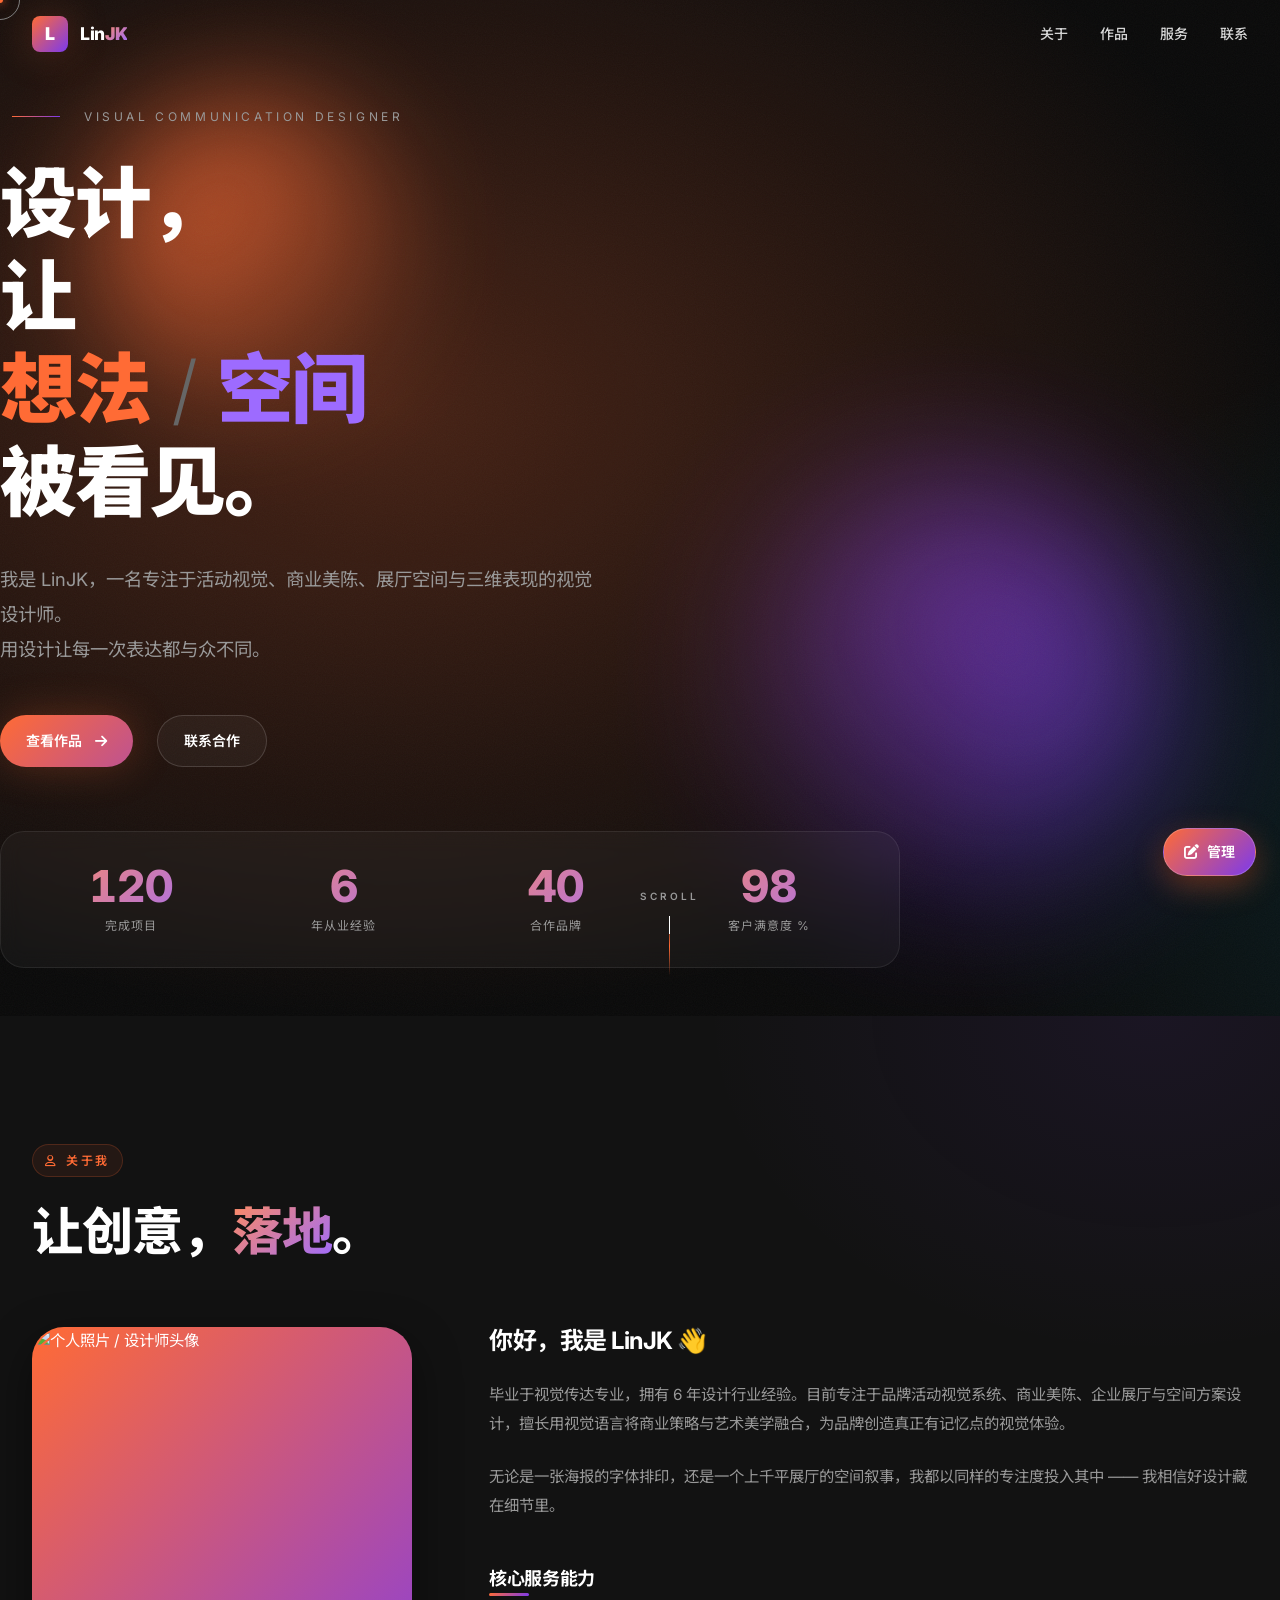
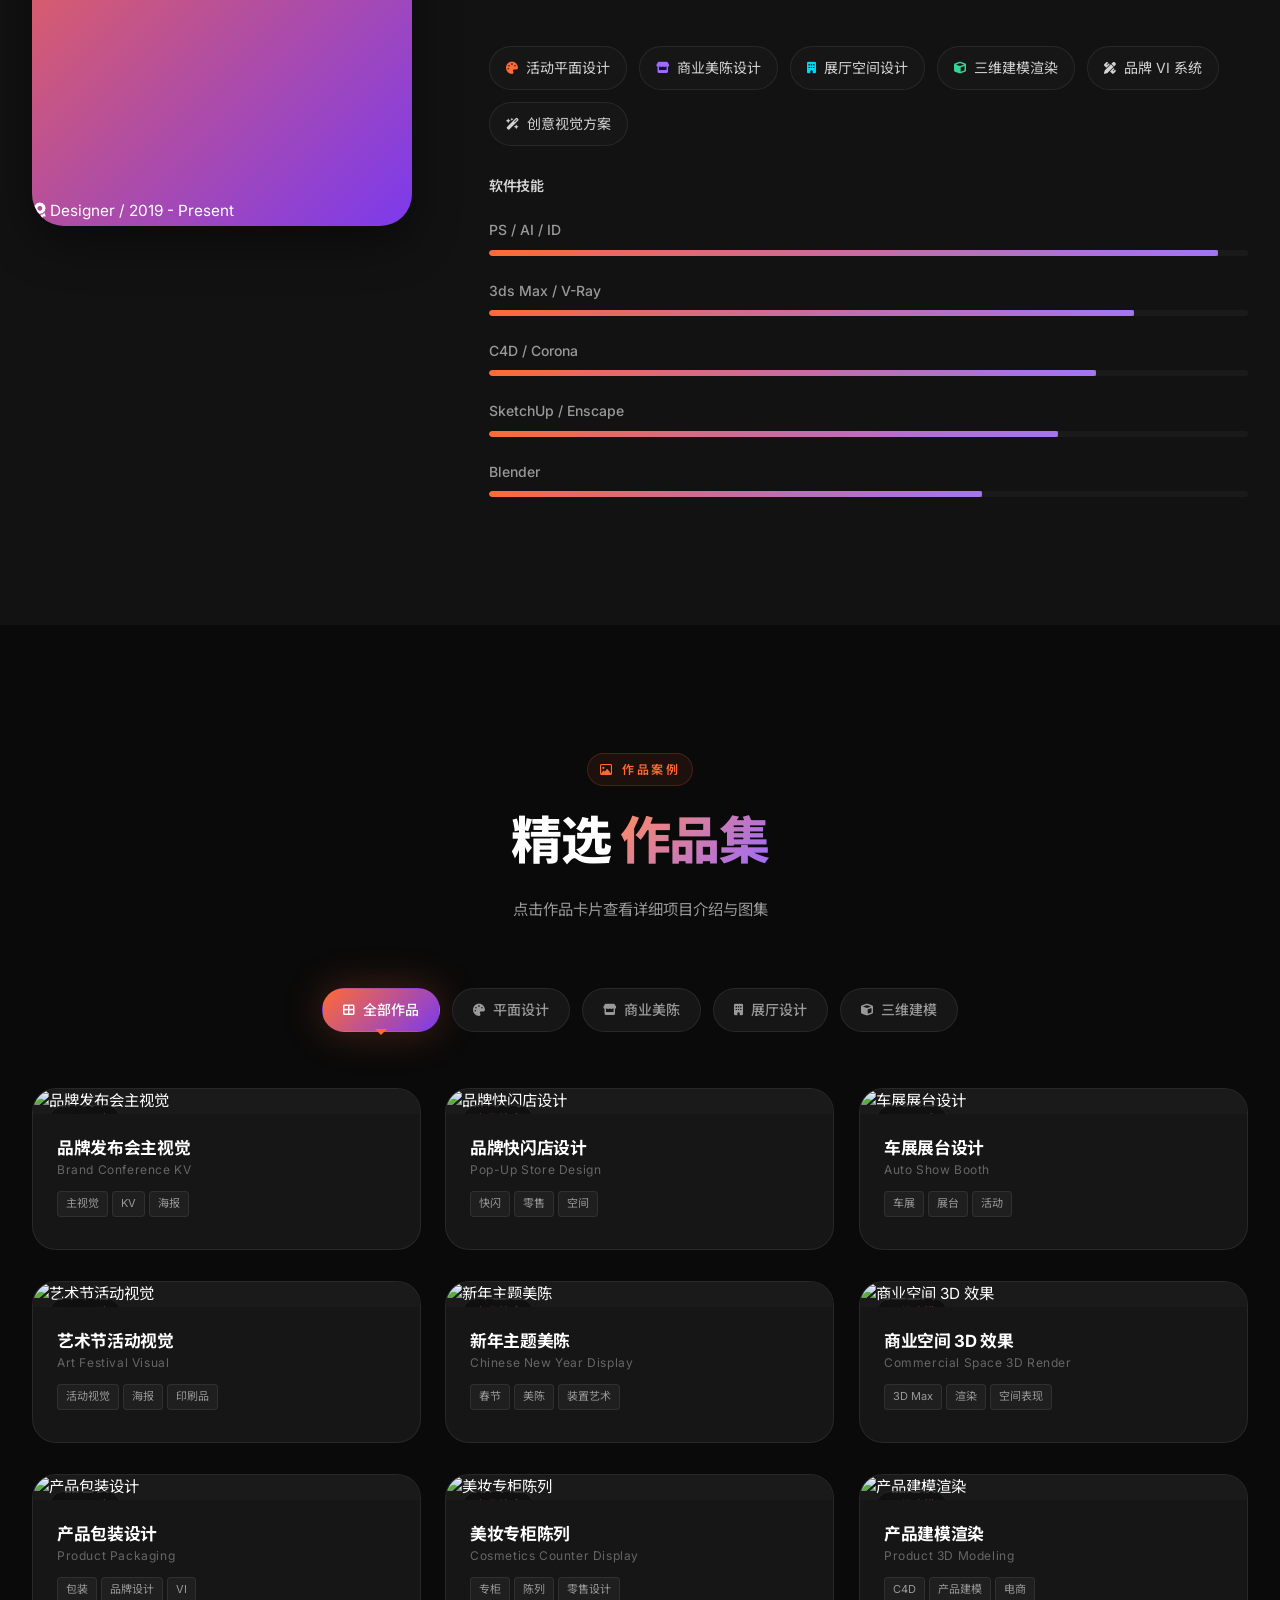
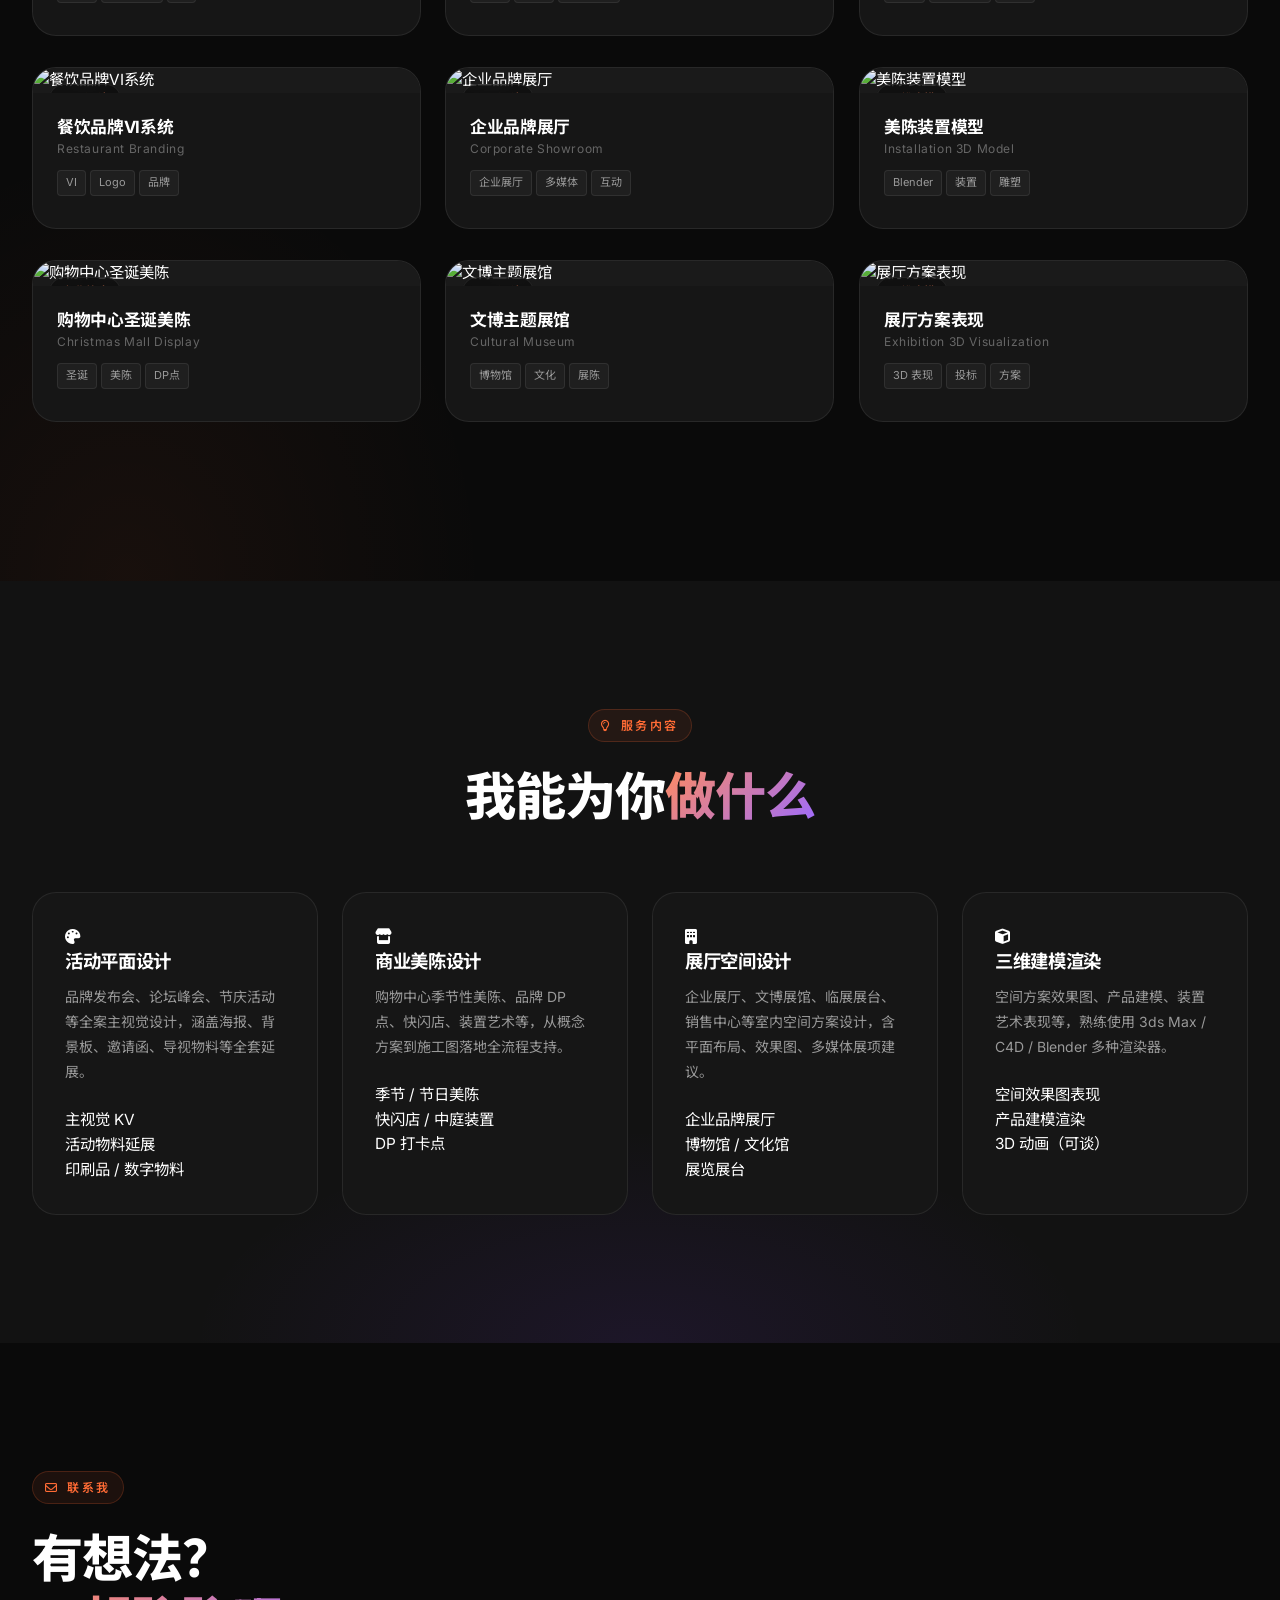
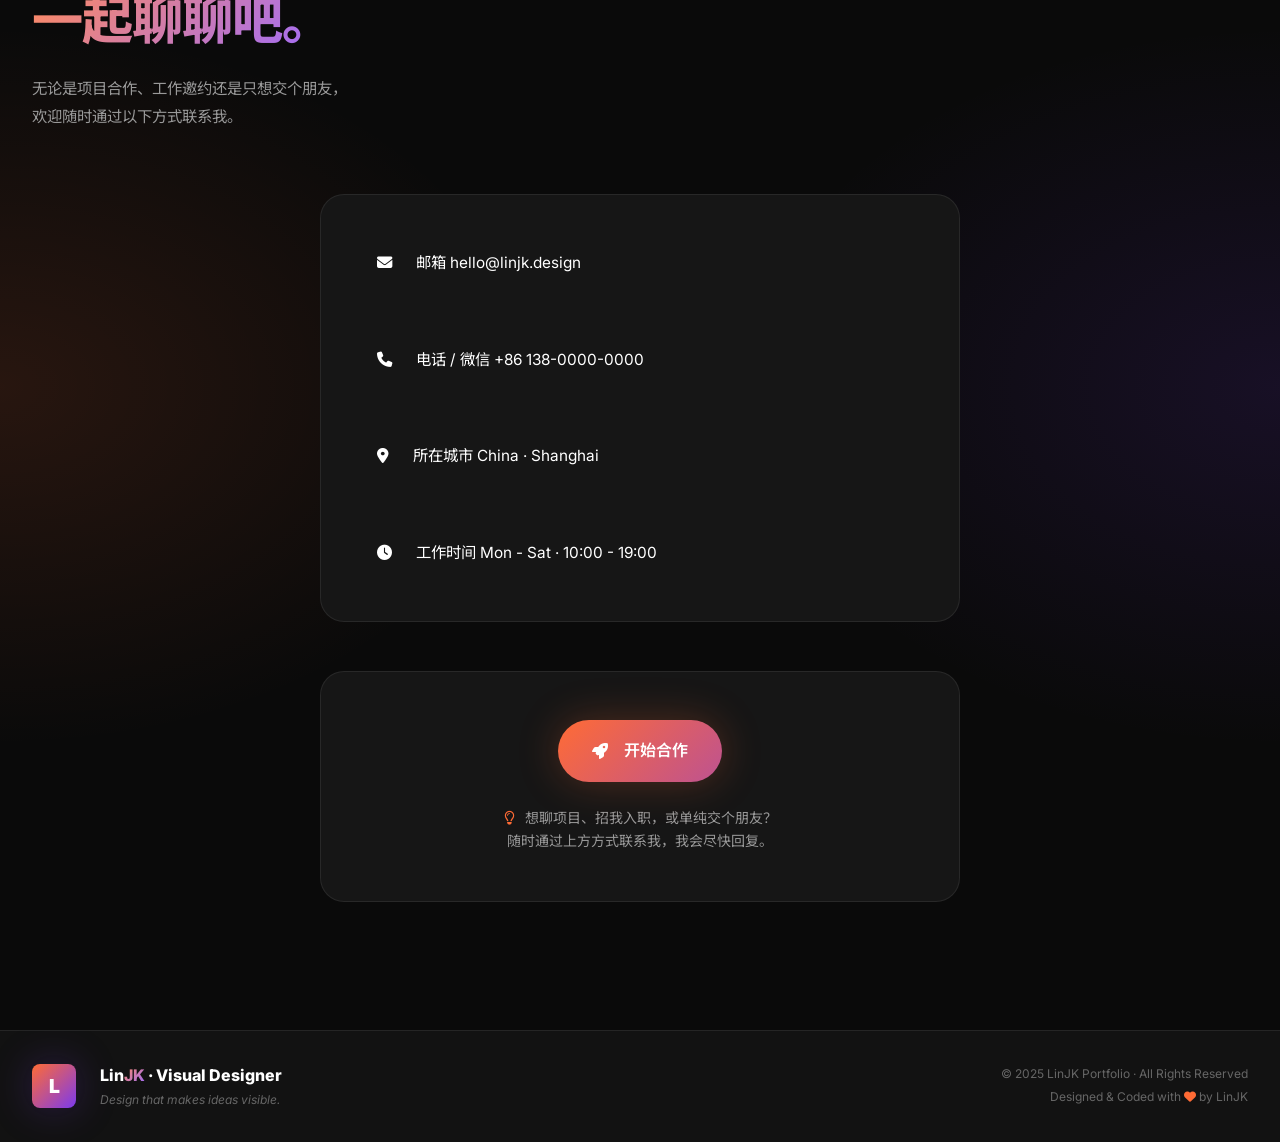
==== commit e3309eb4: "Add files via upload" ====
--- a/index.html
+++ b/index.html
@@ -16,14 +16,45 @@
   <link rel="preconnect" href="https://fonts.googleapis.com" />
   <link rel="preconnect" href="https://fonts.gstatic.com" crossorigin />
   <link
-    href="https://fonts.googleapis.com/css2?family=Inter:wght@300;400;500;600;700;800;900&family=Noto+Sans+SC:wght@300;400;500;700;900&display=swap"
-    rel="stylesheet"
-  />
-
-  <script type="module" crossorigin src="./assets/main-BTZYTTrW.js"></script>
-  <link rel="modulepreload" crossorigin href="./assets/works-DnJMuTJq.js">
-  <link rel="stylesheet" crossorigin href="./assets/main-CySE3ula.css">
-</head>
+      href="https://fonts.googleapis.com/css2?family=Inter:wght@300;400;500;600;700;800;900&family=Noto+Sans+SC:wght@300;400;500;700;900&display=swap"
+      rel="stylesheet"
+    />
+
+    <!-- ⚠️ 防呆：如果 1.5 秒内 module 脚本没跑，说明用户双击 HTML 在 file:// 打开（禁止 ES module import）→ 全屏大红条警告正确打开方式 -->
+    <script>
+      (function(){
+        var el = document.createElement('div');
+        el.id = 'no-module-fallback';
+        el.style.cssText = 'display:none;position:fixed;inset:0;z-index:999999;background:#7f1d1d;color:#fff;padding:24px;font-family:system-ui,-apple-system,"Segoe UI",Roboto,sans-serif;overflow:auto;';
+        el.innerHTML = '<div style="max-width:780px;margin:40px auto;background:#991b1b;border-radius:16px;padding:30px 28px;border:2px solid #fca5a5;box-shadow:0 20px 60px rgba(0,0,0,0.5)">'
+          + '<h1 style="margin:0 0 14px;font-size:24px;line-height:1.4;">❌ 打开方式错误！不要再双击 HTML 文件了</h1>'
+          + '<p style="margin:0 0 12px;font-size:15px;line-height:1.8;">当前你是直接双击 <code style="background:#450a0a;padding:2px 6px;border-radius:4px;">index.html / admin.html</code> 用浏览器打开的，这种方式 <b>无法加载模块化 JS（ES module CORS 限制）</b>，你点任何按钮都等于没按，保存也完全不会写入。</p>'
+          + '<h3 style="margin:20px 0 10px;font-size:16px;">✅ 本地打开后台 / 预览首页的正确姿势（2 选 1）：</h3>'
+          + '<div style="background:rgba(255,255,255,0.06);padding:16px 18px;border-radius:12px;margin-bottom:14px;">'
+          + '<p style="margin:0 0 8px;"><b>方式 A · 本机开发预览（推荐你改作品集的时候用）</b></p>'
+          + '<p style="margin:0 0 4px;">PowerShell 里运行：</p>'
+          + '<pre style="background:#0b0b0b;padding:10px 12px;border-radius:8px;overflow:auto;margin:0 0 8px;">Set-Location "d:\\个人作品网站\\LinJK"; npm run dev</pre>'
+          + '<p style="margin:0;">浏览器访问：<code style="background:#450a0a;padding:2px 6px;border-radius:4px;">http://localhost:5173/</code>（首页）&nbsp;&nbsp;/&nbsp;&nbsp;<code style="background:#450a0a;padding:2px 6px;border-radius:4px;">http://localhost:5173/admin.html</code>（后台）</p>'
+          + '</div>'
+          + '<div style="background:rgba(255,255,255,0.06);padding:16px 18px;border-radius:12px;">'
+          + '<p style="margin:0 0 8px;"><b>方式 B · 上线版 / 发给别人看</b></p>'
+          + '<p style="margin:0;">直接访问你的 GitHub Pages 网址：<code style="background:#450a0a;padding:2px 6px;border-radius:4px;">https://linshigong970330.github.io/linjk.design/admin.html</code>（后台密码 ming2007）</p>'
+          + '</div></div>';
+        document.addEventListener('DOMContentLoaded', function(){ document.body.appendChild(el); });
+        window.setTimeout(function(){
+          if (!window.__LINJK_MODULES_LOADED__) {
+            try { el.style.display = 'block'; } catch(_){}
+          }
+        }, 1500);
+      })();
+    </script>
+
+    <!-- Vite 入口：相对路径（避免 file:// 错解析到磁盘根）；加载完成后设置 window.__LINJK_MODULES_LOADED__，用于上面的防呆红条判断 -->+
+    <script type="module" crossorigin src="./assets/main-eB3LLmUM.js"></script>
+    <link rel="modulepreload" crossorigin href="./assets/works-ChCU3YcR.js">
+    <link rel="stylesheet" crossorigin href="./assets/main-CjF5dEsv.css">
+  </head>
 <body>
   <!-- 自定义鼠标跟随（大屏显示） -->
   <div class="cursor" id="cursor"></div>
@@ -134,12 +165,13 @@
         </div>
 
         <div class="about-grid">
-          <!-- 左：照片 -->
+          <!-- 左：照片（通过 Profile.aboutPhoto 动态设置 src） -->
           <div class="about-photo reveal">
             <div class="photo-frame">
               <img
-                src="https://trae-api-cn.mchost.guru/api/ide/v1/text_to_image?prompt=portrait%20of%20a%20young%20asian%20creative%20designer%20professional%20studio%20lighting%20minimal%20dark%20background%20confident&image_size=portrait_4_3"
-                alt="LinJK 设计师头像"
+                id="aboutPhotoImg"
+                src=""
+                alt="个人照片 / 设计师头像"
                 loading="lazy"
               />
               <div class="photo-badge">
@@ -427,7 +459,7 @@
     <span>管理</span>
   </a>
 
-  <!-- 主脚本入口（Vite 会以此为入口打包，最终 dist/index.html 会被自动重写为带 hash 的资源） -->+  <!-- 主脚本入口（Vite 会以此为入口打包，最终 dist/index.html 会被自动重写为带 hash 的资源） -->
 
 </body>
 </html>
--- a/assets/main-CjF5dEsv.css
+++ b/assets/main-CjF5dEsv.css
@@ -0,0 +1 @@
+@charset "UTF-8";*,*:before,*:after{box-sizing:border-box;margin:0;padding:0}html{-webkit-text-size-adjust:100%;-moz-text-size-adjust:100%;text-size-adjust:100%;scroll-behavior:smooth;scroll-padding-top:80px}body{font-family:Inter,Noto Sans SC,-apple-system,BlinkMacSystemFont,Segoe UI,PingFang SC,Helvetica Neue,sans-serif;font-size:clamp(.9375rem,1.2vw,1rem);line-height:1.6;color:#fff;background:#0a0a0a;-webkit-font-smoothing:antialiased;-moz-osx-font-smoothing:grayscale;min-height:100vh;overflow-x:hidden}@media (min-width: 1024px){body,body a,body button,body [data-scroll-link],body .work-card,body .portfolio-filter-btn,body .social-btn,body .lightbox-prev,body .lightbox-next,body .lightbox-close{cursor:none}}img,picture,svg,video,canvas{display:block;max-width:100%;height:auto}img{-webkit-user-select:none;user-select:none;-webkit-user-drag:none}button,input,select,textarea{font:inherit;color:inherit;background:none;border:none;outline:none}button{cursor:pointer}a{color:inherit;text-decoration:none}ul,ol{list-style:none}h1,h2,h3,h4,h5,h6{font-weight:700;line-height:1.2;letter-spacing:-.02em}::selection{background:#ff6b3559;color:#fff}::-webkit-scrollbar{width:8px;height:8px}::-webkit-scrollbar-track{background:#121212}::-webkit-scrollbar-thumb{background:#ffffff26;border-radius:9999px}::-webkit-scrollbar-thumb:hover{background:#7c3aed}@keyframes fadeIn{0%{opacity:0}to{opacity:1}}@keyframes fadeInUp{0%{opacity:0;transform:translate3d(0,40px,0)}to{opacity:1;transform:translateZ(0)}}@keyframes fadeInDown{0%{opacity:0;transform:translate3d(0,-40px,0)}to{opacity:1;transform:translateZ(0)}}@keyframes fadeInLeft{0%{opacity:0;transform:translate3d(-60px,0,0)}to{opacity:1;transform:translateZ(0)}}@keyframes fadeInRight{0%{opacity:0;transform:translate3d(60px,0,0)}to{opacity:1;transform:translateZ(0)}}@keyframes scaleIn{0%{opacity:0;transform:scale(.9)}to{opacity:1;transform:scale(1)}}@keyframes float{0%,to{transform:translateY(0) rotate(0)}50%{transform:translateY(-20px) rotate(3deg)}}@keyframes floatReverse{0%,to{transform:translateY(0) rotate(0)}50%{transform:translateY(20px) rotate(-3deg)}}@keyframes pulse{0%,to{opacity:.6}50%{opacity:1}}@keyframes scrollLine{0%{transform:translateY(-100%);opacity:0}50%{opacity:1}to{transform:translateY(100%);opacity:0}}@keyframes spinSlow{0%{transform:rotate(0)}to{transform:rotate(360deg)}}@keyframes gradientShift{0%,to{background-position:0% 50%}50%{background-position:100% 50%}}@keyframes barIn{0%{transform:scaleX(0)}to{transform:scaleX(1)}}.reveal{opacity:0;transform:translate3d(0,40px,0);transition:transform .4s cubic-bezier(.22,1,.36,1),opacity .4s cubic-bezier(.22,1,.36,1);transition-duration:.7s;transition-timing-function:cubic-bezier(.22,1,.36,1);will-change:transform,opacity;transform:translateZ(0)}.reveal.reveal-left{transform:translate3d(-60px,0,0)}.reveal.reveal-right{transform:translate3d(60px,0,0)}.reveal.reveal-scale{transform:scale(.92)}.reveal.is-revealed{opacity:1;transform:translateZ(0)}.reveal.is-revealed.reveal-scale{transform:scale(1)}.stagger{transition-delay:calc(var(--i, 0) * 80ms)}.line-wrap{display:block;overflow:hidden;padding:.08em 0}.line-text{display:inline-block;transform:translateY(110%);opacity:0;animation:lineIn .9s cubic-bezier(.22,1,.36,1) forwards;animation-delay:calc(var(--line, 0) * .15s + .2s)}@keyframes lineIn{to{transform:translateY(0);opacity:1}}.stat-num{font-variant-numeric:tabular-nums}.container{width:100%;max-width:1280px;margin:0 auto;padding:0 clamp(1rem,4vw,2rem)}.scroll-progress{position:fixed;top:0;left:0;width:100%;height:3px;z-index:99;background:transparent;pointer-events:none}.scroll-progress-bar{width:0%;height:100%;background:linear-gradient(135deg,#ff6b35,#7c3aed);background-size:200% 200%;animation:gradientShift 4s cubic-bezier(.65,0,.35,1) infinite;transition:width .4s cubic-bezier(.22,1,.36,1),.05s .4s cubic-bezier(.22,1,.36,1),linear .4s cubic-bezier(.22,1,.36,1);box-shadow:0 0 8px #ff6b3566}.cursor{position:fixed;width:40px;height:40px;border:1.5px solid rgba(255,255,255,.5);border-radius:9999px;pointer-events:none;z-index:9999;top:0;left:0;transform:translate(-50%,-50%);transition:width .4s cubic-bezier(.22,1,.36,1),height .4s cubic-bezier(.22,1,.36,1),border-color .4s cubic-bezier(.22,1,.36,1),background-color .4s cubic-bezier(.22,1,.36,1);mix-blend-mode:difference}@media (max-width: 767px){.cursor{display:none}}.cursor.hover{width:70px;height:70px;border-color:#ff6b35;background:#ff6b3526}.cursor.click{width:22px;height:22px;border-color:#ff6b35;background:#ff6b3559}.cursor-dot{position:fixed;width:6px;height:6px;background:#ff6b35;border-radius:9999px;pointer-events:none;z-index:9999;top:0;left:0;transform:translate(-50%,-50%);box-shadow:0 0 10px #ff6b35}@media (max-width: 767px){.cursor-dot{display:none}}.navbar{position:fixed;top:0;left:0;width:100%;z-index:100;padding:1rem 0;transition:padding .4s cubic-bezier(.22,1,.36,1),background-color .4s cubic-bezier(.22,1,.36,1),backdrop-filter .4s cubic-bezier(.22,1,.36,1),.4s .4s cubic-bezier(.22,1,.36,1)}.navbar.scrolled{padding:.6rem 0;background:#0a0a0ab3;backdrop-filter:blur(18px) saturate(160%);-webkit-backdrop-filter:blur(18px) saturate(160%);border-bottom:1px solid rgba(255,255,255,.08)}.navbar-inner{display:flex;justify-content:space-between;align-items:center;gap:2rem}.navbar-logo{display:flex;justify-content:center;align-items:center;gap:.75rem;font-weight:800;font-size:1.1rem;letter-spacing:-.02em}.navbar-logo .logo-mark{display:inline-grid;place-items:center;width:36px;height:36px;border-radius:8px;background:linear-gradient(135deg,#ff6b35,#7c3aed);color:#fff;font-weight:900;box-shadow:0 0 40px #ff6b3540;transition:transform .4s cubic-bezier(.22,1,.36,1)}.navbar-logo .logo-text{color:#fff}.navbar-logo .logo-text .accent{background:linear-gradient(135deg,#ff8b5f,#9d6bff);-webkit-background-clip:text;background-clip:text;color:transparent;-webkit-text-fill-color:transparent;font-weight:900}.navbar-logo:hover .logo-mark{transform:rotate(-8deg) scale(1.05)}.navbar-menu{display:flex;align-items:center;gap:2rem}@media (max-width: 767px){.navbar-menu{position:fixed;top:0;right:-100%;width:82%;max-width:320px;height:100vh;flex-direction:column;justify-content:center;gap:2rem;padding:3rem;background:#0a0a0af5;backdrop-filter:blur(24px) saturate(160%);-webkit-backdrop-filter:blur(24px) saturate(160%);border-left:1px solid rgba(255,255,255,.08);transition:transform .4s cubic-bezier(.22,1,.36,1),.4s .4s cubic-bezier(.22,1,.36,1),cubic-bezier(.22,1,.36,1) .4s cubic-bezier(.22,1,.36,1);z-index:100;box-shadow:-10px 0 40px #0006}.navbar-menu.open{transform:translate(-100%)}}.navbar-link{position:relative;font-size:.875rem;font-weight:500;color:#d4d4d4;padding:4px 0;transition:color .4s cubic-bezier(.22,1,.36,1)}.navbar-link:after{content:"";position:absolute;left:0;bottom:0;width:100%;height:2px;background:linear-gradient(135deg,#ff6b35,#7c3aed);transform:scaleX(0);transform-origin:right;transition:transform .4s cubic-bezier(.22,1,.36,1),.4s .4s cubic-bezier(.22,1,.36,1),cubic-bezier(.22,1,.36,1) .4s cubic-bezier(.22,1,.36,1)}.navbar-link:hover,.navbar-link.active{color:#fff}.navbar-link:hover:after,.navbar-link.active:after{transform:scaleX(1);transform-origin:left}@media (max-width: 767px){.navbar-link{font-size:1.25rem}}.navbar-toggle{display:none;flex-direction:column;justify-content:center;gap:5px;width:38px;height:38px;border-radius:8px;padding:0 8px}.navbar-toggle span{display:block;width:100%;height:2px;background:#fff;border-radius:9999px;transition:transform .4s cubic-bezier(.22,1,.36,1),opacity .4s cubic-bezier(.22,1,.36,1)}@media (max-width: 767px){.navbar-toggle{display:flex}}.navbar-toggle.open span:nth-child(1){transform:translateY(7px) rotate(45deg)}.navbar-toggle.open span:nth-child(2){opacity:0}.navbar-toggle.open span:nth-child(3){transform:translateY(-7px) rotate(-45deg)}.section{padding:clamp(4rem,10vw,8rem) 0;position:relative;overflow:hidden}@media (max-width: 639px){.section{padding:clamp(3rem,12vw,4.5rem) 0}}.section-head{margin-bottom:clamp(2rem,5vw,4rem);max-width:620px}.section-head-center{margin-left:auto;margin-right:auto;text-align:center}@media (max-width: 639px){.section-head{margin-bottom:clamp(1.5rem,6vw,2.5rem)}}.section-eyebrow{display:inline-flex;align-items:center;gap:.5rem;font-size:.75rem;letter-spacing:.2em;text-transform:uppercase;color:#ff6b35;font-weight:600;margin-bottom:1.5rem;padding:6px 12px;border-radius:9999px;background:#ff6b3514;border:1px solid rgba(255,107,53,.2)}.section-eyebrow i{color:inherit}.section-title{font-size:clamp(2rem,4vw,3.25rem);font-weight:800;margin-bottom:1.5rem}.section-desc{font-size:clamp(.9375rem,1.2vw,1rem);color:#999;line-height:1.8}.gradient-text{background:linear-gradient(135deg,#ff8b5f,#9d6bff);-webkit-background-clip:text;background-clip:text;color:transparent;-webkit-text-fill-color:transparent}.accent{color:#ff6b35}.btn{display:inline-flex;align-items:center;gap:.75rem;padding:14px 26px;border-radius:9999px;font-size:.875rem;font-weight:600;letter-spacing:.01em;position:relative;overflow:hidden;transition:transform .4s cubic-bezier(.22,1,.36,1),box-shadow .4s cubic-bezier(.22,1,.36,1);white-space:nowrap}.btn:hover{transform:translateY(-2px)}.btn:active{transform:translateY(0)}.btn-primary{color:#fff;background:linear-gradient(135deg,#ff6b35,#7c3aed);background-size:200% 200%;animation:gradientShift 4s cubic-bezier(.65,0,.35,1) infinite;box-shadow:0 0 40px #ff6b3540}.btn-primary:hover{box-shadow:0 8px 32px #ff6b3566}.btn-ghost{color:#fff;border:1px solid rgba(255,255,255,.15);background:#ffffff0a}.btn-ghost:hover{border-color:#ff6b35;color:#ff6b35}.btn-big{padding:18px 34px;font-size:1rem;gap:1rem}@media (max-width: 767px){.hide-mobile{display:none}}@media (max-width: 767px){body.navbar-open{overflow:hidden;touch-action:none}body.navbar-open:before{content:"";position:fixed;top:0;right:0;bottom:0;left:0;background:#0000008c;backdrop-filter:blur(4px);-webkit-backdrop-filter:blur(4px);z-index:99;opacity:0;animation:navbarBackdropIn .28s cubic-bezier(.22,1,.36,1) forwards}}@keyframes navbarBackdropIn{to{opacity:1}}.hero{position:relative;min-height:100vh;display:flex;align-items:center;padding-top:100px;overflow:hidden}.hero-bg{position:absolute;top:0;right:0;bottom:0;left:0;pointer-events:none;z-index:0;overflow:hidden}.hero-gradient{position:absolute;top:0;right:0;bottom:0;left:0;background:radial-gradient(ellipse 60% 50% at 15% 20%,rgba(255,107,53,.25) 0%,transparent 60%),radial-gradient(ellipse 50% 50% at 85% 70%,rgba(124,58,237,.3) 0%,transparent 60%),radial-gradient(ellipse 40% 40% at 60% 40%,rgba(0,212,255,.1) 0%,transparent 60%);animation:gradientShift 12s cubic-bezier(.65,0,.35,1) infinite;background-size:200% 200%}.hero-noise{position:absolute;top:0;right:0;bottom:0;left:0;opacity:.04;background-image:url("data:image/svg+xml;utf8,<svg xmlns='http://www.w3.org/2000/svg' width='160' height='160'><filter id='n'><feTurbulence type='fractalNoise' baseFrequency='0.9' numOctaves='3' stitchTiles='stitch'/></filter><rect width='100%' height='100%' filter='url(%23n)'/></svg>")}.hero .shape{position:absolute;opacity:.5;mix-blend-mode:screen;will-change:transform}.hero .shape-1{top:10%;left:8%;width:300px;height:300px;background:linear-gradient(135deg,#FF6B35,transparent);border-radius:50%;filter:blur(60px);animation:float 10s ease-in-out infinite}@media (max-width: 767px){.hero .shape-1{width:200px;height:200px;filter:blur(40px)}}@media (max-width: 479px){.hero .shape-1{width:160px;height:160px;filter:blur(32px);top:8%;left:-10%}}.hero .shape-2{bottom:12%;right:10%;width:400px;height:400px;background:linear-gradient(225deg,#7C3AED,transparent);border-radius:50%;filter:blur(80px);animation:floatReverse 14s ease-in-out infinite}@media (max-width: 767px){.hero .shape-2{width:260px;height:260px;filter:blur(52px)}}@media (max-width: 479px){.hero .shape-2{width:200px;height:200px;filter:blur(40px);bottom:18%;right:-15%}}.hero-content{position:relative;z-index:2;padding:3rem 0;display:flex;flex-direction:column;gap:clamp(2rem,5vw,4rem)}@media (min-width: 1024px){.hero-content{padding-top:0}}.hero-text{max-width:900px}.hero-eyebrow{display:inline-flex;align-items:center;gap:1.5rem;font-size:.75rem;letter-spacing:.3em;text-transform:uppercase;color:#999;margin-bottom:2rem;padding-left:.75rem;opacity:0;animation:fadeInLeft .8s cubic-bezier(.22,1,.36,1) .1s forwards}.hero-eyebrow .line{width:48px;height:1px;background:linear-gradient(135deg,#ff6b35,#7c3aed)}.hero-title{font-size:clamp(2.5rem,6vw,5rem);font-weight:900;letter-spacing:-.03em;line-height:1.05;margin-bottom:2rem;color:#fff}.hero-title .line-wrap:nth-child(1){--line: 0}.hero-title .line-wrap:nth-child(2){--line: 1}.hero-title .line-wrap:nth-child(3){--line: 2}.hero-title .line-wrap:nth-child(4){--line: 3}.hero-title .brand-a{color:#ff6b35}.hero-title .brand-b{color:#9d6bff}.hero-title .slash{color:#666;margin:0 .15em;font-weight:300}.hero-subtitle{font-size:clamp(1rem,1.5vw,1.15rem);color:#999;line-height:1.9;max-width:600px;margin-bottom:3rem;opacity:0;animation:fadeInUp .8s cubic-bezier(.22,1,.36,1) 1s forwards}.hero-cta{display:flex;flex-wrap:wrap;gap:1.5rem;opacity:0;animation:fadeInUp .8s cubic-bezier(.22,1,.36,1) 1.15s forwards}@media (max-width: 479px){.hero-cta .btn{flex:1 1 auto;justify-content:center;width:100%}}.hero-stats{display:grid;grid-template-columns:repeat(4,minmax(0,1fr));gap:1rem;padding:2rem;background:#ffffff0a;border:1px solid rgba(255,255,255,.08);border-radius:24px;-webkit-backdrop-filter:blur(10px);backdrop-filter:blur(10px);max-width:900px;opacity:0;animation:fadeInUp .9s cubic-bezier(.22,1,.36,1) 1.35s forwards}@media (max-width: 767px){.hero-stats{grid-template-columns:repeat(2,1fr);row-gap:2rem}}.hero-stats .stat{text-align:center}.hero-stats .stat-num{font-size:clamp(1.75rem,3.5vw,2.75rem);font-weight:800;line-height:1;background:linear-gradient(135deg,#ff8b5f,#9d6bff);-webkit-background-clip:text;background-clip:text;color:transparent;-webkit-text-fill-color:transparent;font-family:Inter,sans-serif}.hero-stats .stat-label{margin-top:.5rem;font-size:.75rem;color:#999;letter-spacing:.08em}.scroll-hint{position:absolute;bottom:40px;left:50%;transform:translate(-50%);display:flex;flex-direction:column;align-items:center;gap:.75rem;font-size:10px;letter-spacing:.3em;color:#999;font-weight:600;z-index:2;opacity:0;animation:fadeInUp .8s cubic-bezier(.22,1,.36,1) 1.8s forwards}.scroll-hint .scroll-line{width:1px;height:60px;background:linear-gradient(to bottom,transparent,#FF6B35,transparent);overflow:hidden;position:relative}.scroll-hint .scroll-line:after{content:"";position:absolute;top:0;left:0;width:100%;height:30%;background:#fff;animation:scrollLine 2s cubic-bezier(.65,0,.35,1) infinite}.about{background:radial-gradient(ellipse 50% 40% at 90% 0%,rgba(124,58,237,.08) 0%,transparent 70%),#121212;position:relative}.about-inner{position:relative;z-index:1}.about-grid{display:grid;grid-template-columns:minmax(0,380px) 1fr;gap:clamp(2rem,6vw,5rem);align-items:start}@media (max-width: 1023px){.about-grid{grid-template-columns:1fr;max-width:760px;margin:0 auto}}.about-photo{position:relative}.photo-frame{position:relative;border-radius:32px;overflow:hidden;padding:2px;background:linear-gradient(135deg,#ff6b35,#7c3aed);box-shadow:0 16px 48px #00000073}.photo-frame img{width:100%;aspect-ratio:4/5;object-fit:cover;border-radius:30px;transition:transform .4s cubic-bezier(.22,1,.36,1),1s .4s cubic-bezier(.22,1,.36,1)}.photo-frame:hover img{transform:scale(1.04)}.photo-frame-badge{position:absolute;bottom:2rem;left:2rem;right:2rem;padding:.75rem 1.5rem;background:#0a0a0ad9;-webkit-backdrop-filter:blur(12px);backdrop-filter:blur(12px);border:1px solid rgba(255,255,255,.08);border-radius:9999px;display:inline-flex;align-items:center;gap:.75rem;font-size:.75rem;color:#d4d4d4;width:max-content}.photo-frame-badge i{color:#ff6b35}.about-info{display:flex;flex-direction:column;gap:clamp(2rem,4vw,3rem)}.about-bio h3{font-size:clamp(1.25rem,2vw,1.5rem);font-weight:700;margin-bottom:1.5rem}.about-bio p{color:#999;line-height:1.9;font-size:clamp(.9375rem,1.2vw,1rem);margin-bottom:1.5rem}.about-bio p:last-child{margin-bottom:0}.about-skills h4{font-size:1.125rem;font-weight:700;margin-bottom:1.5rem;position:relative;display:inline-block}.about-skills h4:after{content:"";position:absolute;left:0;bottom:-6px;width:40px;height:3px;background:linear-gradient(135deg,#ff6b35,#7c3aed);border-radius:9999px}.about-skills h5{font-size:.875rem;font-weight:600;margin:2rem 0 1.5rem;color:#d4d4d4}.skill-list{display:flex;flex-wrap:wrap;gap:.75rem;margin-top:2rem}.skill-tag{display:inline-flex;align-items:center;gap:.5rem;padding:10px 16px;background:#161616;border:1px solid rgba(255,255,255,.08);border-radius:9999px;font-size:.875rem;color:#d4d4d4;transition:transform .4s cubic-bezier(.22,1,.36,1),border-color .4s cubic-bezier(.22,1,.36,1),color .4s cubic-bezier(.22,1,.36,1),.2s .4s cubic-bezier(.22,1,.36,1)}.skill-tag i{font-size:.85em}.skill-tag .skill-a{color:#ff6b35}.skill-tag .skill-b{color:#9d6bff}.skill-tag .skill-c{color:#00d4ff}.skill-tag .skill-d{color:#34d399}.skill-tag:hover{transform:translateY(-3px);border-color:#ff6b35;color:#ff6b35;box-shadow:0 2px 8px #00000040}.software-row{display:flex;flex-direction:column;gap:1.5rem}.software{display:flex;flex-direction:column;gap:.5rem}.software-name{font-size:.875rem;color:#999;font-weight:500}.bar{width:100%;height:6px;border-radius:9999px;background:#1a1a1a;overflow:hidden;position:relative}.bar-fill{display:block;width:var(--w, 50%);height:100%;background:linear-gradient(135deg,#ff6b35,#7c3aed);border-radius:9999px;transform-origin:left;transform:scaleX(0);transition:transform .4s cubic-bezier(.22,1,.36,1),1.2s .4s cubic-bezier(.22,1,.36,1),cubic-bezier(.22,1,.36,1) .4s cubic-bezier(.22,1,.36,1);position:relative}.bar-fill:after{content:"";position:absolute;top:0;right:0;bottom:0;left:0;background:linear-gradient(90deg,transparent,rgba(255,255,255,.3),transparent);animation:gradientShift 2s cubic-bezier(.65,0,.35,1) infinite;background-size:200% 100%}.is-revealed .bar-fill{transform:scaleX(1)}.portfolio{background:radial-gradient(ellipse 40% 40% at 10% 100%,rgba(255,107,53,.06) 0%,transparent 70%),#0a0a0a}.portfolio-filter{display:flex;flex-wrap:wrap;justify-content:center;gap:.75rem;margin-bottom:clamp(2rem,5vw,3.5rem)}.portfolio-filter-btn{position:relative;display:inline-flex;align-items:center;gap:.5rem;padding:10px 20px;border-radius:9999px;background:#161616;border:1px solid rgba(255,255,255,.08);color:#999;font-size:.875rem;font-weight:500;transition:transform .4s cubic-bezier(.22,1,.36,1),color .4s cubic-bezier(.22,1,.36,1),border-color .4s cubic-bezier(.22,1,.36,1),background-color .4s cubic-bezier(.22,1,.36,1)}.portfolio-filter-btn i{font-size:.85em}.portfolio-filter-btn:hover{color:#fff;border-color:#ffffff26;transform:translateY(-2px)}.portfolio-filter-btn.active{color:#fff;background:linear-gradient(135deg,#ff6b35,#7c3aed);border-color:transparent;box-shadow:0 0 40px #ff6b3540}.portfolio-filter-btn.active:after{content:"";position:absolute;left:50%;bottom:-10px;transform:translate(-50%);width:0;height:0;border:6px solid transparent;border-top-color:#ff6b35}.portfolio-grid{column-count:3;column-gap:1.5rem;orphans:1;widows:1}@media (max-width: 1023px){.portfolio-grid{column-count:2}}@media (max-width: 639px){.portfolio-grid{column-count:1;column-gap:.75rem}}.work-card{break-inside:avoid;page-break-inside:avoid;-webkit-column-break-inside:avoid;display:inline-block;width:100%;margin:0 0 1.5rem;position:relative;border-radius:24px;overflow:hidden;background:#161616;border:1px solid rgba(255,255,255,.08);transition:transform .4s cubic-bezier(.22,1,.36,1),border-color .4s cubic-bezier(.22,1,.36,1),box-shadow .4s cubic-bezier(.22,1,.36,1),.4s .4s cubic-bezier(.22,1,.36,1);cursor:pointer;opacity:0;transform:translate3d(0,40px,0);will-change:transform,opacity;transform:translateZ(0)}@media (max-width: 639px){.work-card{margin-bottom:.75rem}}.work-card.is-in{opacity:1;transform:translateZ(0);transition:transform .4s cubic-bezier(.22,1,.36,1),opacity .4s cubic-bezier(.22,1,.36,1),box-shadow .4s cubic-bezier(.22,1,.36,1),border-color .4s cubic-bezier(.22,1,.36,1),.7s .4s cubic-bezier(.22,1,.36,1),cubic-bezier(.22,1,.36,1) .4s cubic-bezier(.22,1,.36,1);transition-delay:calc(var(--idx, 0) * 80ms)}.work-card:hover{transform:translateY(-8px);border-color:#ff6b35;box-shadow:0 16px 48px #00000073,0 0 0 1px #ff6b354d,0 0 40px #ff6b3540;z-index:2}.work-card-media{position:relative;overflow:hidden;background:#1a1a1a}.work-card-media:before{content:"";position:absolute;top:0;right:0;bottom:0;left:0;z-index:1;background:linear-gradient(180deg,transparent 50%,rgba(10,10,10,.85) 100%);opacity:0;transition:opacity .4s cubic-bezier(.22,1,.36,1);pointer-events:none}.work-card-media img{display:block;width:100%;height:auto;transition:transform .4s cubic-bezier(.22,1,.36,1),1s .4s cubic-bezier(.22,1,.36,1),cubic-bezier(.22,1,.36,1) .4s cubic-bezier(.22,1,.36,1)}.work-card:hover .work-card-media:before{opacity:1}.work-card:hover .work-card-media img{transform:scale(1.06)}.work-card-category{position:absolute;top:1rem;left:1rem;z-index:2;padding:5px 12px;background:#0a0a0ab3;-webkit-backdrop-filter:blur(8px);backdrop-filter:blur(8px);border:1px solid rgba(255,255,255,.08);border-radius:9999px;font-size:11px;font-weight:600;color:#ff8b5f;letter-spacing:.05em;text-transform:uppercase}.work-card-icon{position:absolute;top:50%;right:2rem;transform:translateY(-50%) scale(.5);width:48px;height:48px;border-radius:50%;background:linear-gradient(135deg,#ff6b35,#7c3aed);color:#fff;display:flex;justify-content:center;align-items:center;opacity:0;z-index:2;transition:transform .4s cubic-bezier(.22,1,.36,1),opacity .4s cubic-bezier(.22,1,.36,1),.4s .4s cubic-bezier(.22,1,.36,1),cubic-bezier(.34,1.56,.64,1) .4s cubic-bezier(.22,1,.36,1);box-shadow:0 0 40px #ff6b3540}.work-card:hover .work-card-icon{opacity:1;transform:translateY(-50%) scale(1)}@media (max-width: 639px){.work-card .work-card-icon{top:auto;bottom:1.5rem;right:1.5rem;width:40px;height:40px;font-size:.9rem;opacity:1;transform:none;box-shadow:0 4px 14px #00000073}}.work-card-info{padding:1.5rem 1.5rem 2rem}.work-card-info h3{font-size:1.05rem;font-weight:700;margin-bottom:2px}.work-card-info p{font-size:.75rem;color:#666;letter-spacing:.05em;margin-bottom:.75rem}.work-card-tags{display:flex;flex-wrap:wrap;gap:4px}.work-card-tags span{display:inline-block;padding:3px 8px;background:#ffffff0a;border:1px solid rgba(255,255,255,.08);border-radius:4px;font-size:11px;color:#999}.services{background:radial-gradient(ellipse 50% 40% at 50% 100%,rgba(124,58,237,.1) 0%,transparent 70%),#121212}.services-grid{display:grid;grid-template-columns:repeat(4,minmax(0,1fr));gap:1.5rem}@media (max-width: 1023px){.services-grid{grid-template-columns:repeat(2,1fr)}}@media (max-width: 639px){.services-grid{grid-template-columns:1fr}}.service-card{position:relative;padding:clamp(1.5rem,3vw,2rem);background:#161616;border:1px solid rgba(255,255,255,.08);border-radius:24px;overflow:hidden;transition:transform .4s cubic-bezier(.22,1,.36,1),border-color .4s cubic-bezier(.22,1,.36,1),box-shadow .4s cubic-bezier(.22,1,.36,1),.4s .4s cubic-bezier(.22,1,.36,1)}.service-card:before{content:"";position:absolute;top:0;right:0;bottom:0;left:0;background:linear-gradient(135deg,#ff6b3526,#7c3aed26);opacity:0;transform:translateY(30%) scale(.9);filter:blur(40px);transition:opacity .4s cubic-bezier(.22,1,.36,1),transform .4s cubic-bezier(.22,1,.36,1),.4s .4s cubic-bezier(.22,1,.36,1);pointer-events:none}.service-card:hover{transform:translateY(-8px);border-color:#ffffff26;box-shadow:0 16px 48px #00000073}.service-card:hover:before{opacity:1;transform:translateY(0) scale(1)}.service-card>*{position:relative;z-index:1}.service-card-icon{width:56px;height:56px;border-radius:16px;display:flex;justify-content:center;align-items:center;font-size:1.5rem;margin-bottom:2rem;color:#fff}.service-card-icon.service-a{background:linear-gradient(135deg,#ff6b35,#e83e00)}.service-card-icon.service-b{background:linear-gradient(135deg,#7c3aed,#5512c8)}.service-card-icon.service-c{background:linear-gradient(135deg,#00d4ff,#007f99)}.service-card-icon.service-d{background:linear-gradient(135deg,#34d399,#059669)}@media (max-width: 639px){.service-card-icon{width:46px;height:46px;font-size:1.2rem;margin-bottom:1.5rem}}.service-card h3{font-size:1.15rem;font-weight:700;margin-bottom:.75rem}.service-card p{color:#999;font-size:.875rem;line-height:1.8;margin-bottom:1.5rem}.service-card-list{display:flex;flex-direction:column;gap:6px;padding-top:1.5rem;border-top:1px dashed rgba(255,255,255,.08)}.service-card-list li{position:relative;padding-left:20px;font-size:.75rem;color:#d4d4d4}.service-card-list li:before{content:"";font-family:"Font Awesome 6 Free";font-weight:900;position:absolute;left:0;top:0;color:#ff6b35;font-size:.8em;line-height:1.8}.contact{background:radial-gradient(ellipse 60% 40% at 0% 50%,rgba(255,107,53,.12) 0%,transparent 70%),radial-gradient(ellipse 60% 40% at 100% 50%,rgba(124,58,237,.12) 0%,transparent 70%),#0a0a0a}.contact-inner{position:relative;z-index:1}.contact-grid{display:grid;grid-template-columns:1fr;gap:clamp(1.5rem,4vw,3rem);align-items:start;max-width:640px;margin:0 auto}@media (max-width: 1023px){.contact-grid{max-width:640px;margin:0 auto}}.contact-list{display:flex;flex-direction:column;gap:1.5rem;padding:2rem;background:#161616;border:1px solid rgba(255,255,255,.08);border-radius:24px}.contact-list li{display:flex;align-items:center;gap:1.5rem;padding:1.5rem;border-radius:16px;transition:background-color .4s cubic-bezier(.22,1,.36,1),.2s .4s cubic-bezier(.22,1,.36,1)}.contact-list li:hover{background:#ffffff0a}.contact-list-icon{flex-shrink:0;width:48px;height:48px;border-radius:16px;background:linear-gradient(135deg,#ff6b3526,#7c3aed26);border:1px solid rgba(255,255,255,.15);color:#ff8b5f;display:flex;justify-content:center;align-items:center;font-size:1.1rem}.contact-list-label{display:block;font-size:.75rem;color:#666;letter-spacing:.1em;text-transform:uppercase;margin-bottom:2px}.contact-list-value{font-size:1rem;font-weight:600;color:#fff;word-break:break-all}.contact-list a.contact-value:hover{background:linear-gradient(135deg,#ff8b5f,#9d6bff);-webkit-background-clip:text;background-clip:text;color:transparent;-webkit-text-fill-color:transparent}.contact-cta{display:flex;flex-direction:column;align-items:center;gap:1.5rem;padding:3rem 2rem;background:#161616;border:1px solid rgba(255,255,255,.08);border-radius:24px;text-align:center}.contact-cta .btn{margin:0 auto}.contact-cta-hint{margin:0;font-size:.875rem;line-height:1.7;color:#999}.contact-cta-hint i{color:#ff6b35;margin-right:6px}.footer{padding:2rem 0;border-top:1px solid rgba(255,255,255,.08);background:#121212}.footer-inner{display:flex;justify-content:space-between;align-items:center;gap:2rem;flex-wrap:wrap}@media (max-width: 767px){.footer-inner{flex-direction:column;text-align:center}}.footer-brand{display:flex;align-items:center;gap:1.5rem}.footer-brand .logo-mark{display:inline-grid;place-items:center;width:44px;height:44px;border-radius:8px;background:linear-gradient(135deg,#ff6b35,#7c3aed);color:#fff;font-weight:900;font-size:1.2rem;box-shadow:0 0 40px #7c3aed40}.footer-name{font-weight:800;font-size:1rem}.footer-name .accent{background:linear-gradient(135deg,#ff8b5f,#9d6bff);-webkit-background-clip:text;background-clip:text;color:transparent;-webkit-text-fill-color:transparent}.footer-slogan{margin-top:2px;font-size:.75rem;color:#666;font-style:italic}.footer-copy{font-size:.75rem;color:#666;line-height:1.9;text-align:right}@media (max-width: 767px){.footer-copy{text-align:center}}.footer-copy .accent{color:#ff6b35}.lightbox{position:fixed;top:0;right:0;bottom:0;left:0;z-index:1000;visibility:hidden;pointer-events:none}.lightbox.open{visibility:visible;pointer-events:auto}.lightbox.open .lightbox-backdrop{opacity:1}.lightbox.open .lightbox-panel{opacity:1;transform:translate(-50%,-50%) scale(1)}.lightbox-backdrop{position:absolute;top:0;right:0;bottom:0;left:0;background:#050505e0;-webkit-backdrop-filter:blur(20px);backdrop-filter:blur(20px);opacity:0;transition:opacity .4s cubic-bezier(.22,1,.36,1),.4s .4s cubic-bezier(.22,1,.36,1)}.lightbox-panel{position:absolute;top:50%;left:50%;transform:translate(-50%,-50%) scale(.92);width:min(1500px,100% - 32px);max-height:calc(100vh - 40px);background:#121212;border:1px solid rgba(255,255,255,.15);border-radius:32px;overflow:hidden;display:grid;grid-template-columns:1.8fr 1fr;opacity:0;transition:opacity .4s cubic-bezier(.22,1,.36,1),transform .4s cubic-bezier(.22,1,.36,1),.7s .4s cubic-bezier(.22,1,.36,1),cubic-bezier(.22,1,.36,1) .4s cubic-bezier(.22,1,.36,1)}@media (max-width: 1023px){.lightbox-panel{grid-template-columns:1fr;grid-template-rows:auto auto;max-height:calc(100vh - 40px);overflow-y:auto;-ms-overflow-style:none;scrollbar-width:none}.lightbox-panel::-webkit-scrollbar{display:none}}@media (max-width: 639px){.lightbox-panel{width:calc(100% - 16px);max-height:calc(100vh - 20px);border-radius:24px}}.lightbox-close{position:absolute;top:1.5rem;right:1.5rem;width:44px;height:44px;border-radius:50%;background:#0a0a0ab3;-webkit-backdrop-filter:blur(10px);backdrop-filter:blur(10px);border:1px solid rgba(255,255,255,.08);color:#fff;z-index:10;display:flex;justify-content:center;align-items:center;font-size:1.25rem;transition:transform .4s cubic-bezier(.22,1,.36,1),background-color .4s cubic-bezier(.22,1,.36,1),.2s .4s cubic-bezier(.22,1,.36,1)}.lightbox-close:hover{background:#ff6b35;border-color:#ff6b35;transform:rotate(90deg)}@media (max-width: 639px){.lightbox-close{width:38px;height:38px;top:.75rem;right:.75rem;font-size:1.05rem}}.lightbox-nav{position:absolute;top:50%;transform:translateY(-50%);width:52px;height:52px;border-radius:50%;background:#0a0a0acc;-webkit-backdrop-filter:blur(10px);backdrop-filter:blur(10px);border:1px solid rgba(255,255,255,.08);color:#fff;display:flex;justify-content:center;align-items:center;font-size:1.1rem;z-index:5;transition:transform .4s cubic-bezier(.22,1,.36,1),background-color .4s cubic-bezier(.22,1,.36,1),border-color .4s cubic-bezier(.22,1,.36,1),.2s .4s cubic-bezier(.22,1,.36,1)}.lightbox-nav:hover{background:linear-gradient(135deg,#ff6b35,#7c3aed);border-color:transparent}.lightbox-nav.lightbox-prev{left:1.5rem}.lightbox-nav.lightbox-next{right:1.5rem}@media (max-width: 767px){.lightbox-nav{display:none}}.lightbox-media{position:relative;background:#000;display:flex;flex-direction:column;overflow:hidden;min-height:560px}@media (max-width: 1023px){.lightbox-media{min-height:300px;max-height:55vh}}.lightbox-gallery{flex:1;position:relative;overflow:hidden;background:#000;cursor:default}.lightbox-gallery .lb-slide{position:absolute;top:0;right:0;bottom:0;left:0;width:100%;height:100%;opacity:0;transform:scale(1.02);transition:opacity .4s cubic-bezier(.22,1,.36,1),transform .4s cubic-bezier(.22,1,.36,1),.4s .4s cubic-bezier(.22,1,.36,1),cubic-bezier(.22,1,.36,1) .4s cubic-bezier(.22,1,.36,1);display:flex;align-items:center;justify-content:center;will-change:transform,opacity;touch-action:pan-y}.lightbox-gallery .lb-slide.active{opacity:1;transform:scale(1)}.lightbox-gallery .lb-slide.is-dragging{-webkit-transition:none!important;transition:none!important;opacity:1!important}.lightbox-gallery .lb-slide img{width:100%;height:100%;object-fit:contain;-webkit-user-select:none;user-select:none;-webkit-user-drag:none;-webkit-touch-callout:none;pointer-events:auto}.lightbox-gallery .lb-slide video{width:100%;height:100%;max-width:100%;max-height:100%;object-fit:contain;background:#000;outline:0}.lightbox-gallery .lb-slide-image.active img{cursor:zoom-in}.lightbox-gallery .lb-slide-video{cursor:default}.lightbox-zoom{position:fixed;top:0;right:0;bottom:0;left:0;z-index:100;background:#000000f5;display:none;align-items:center;justify-content:center;cursor:zoom-out;padding:40px}.lightbox-zoom.open{display:flex}.lightbox-zoom img{max-width:100%;max-height:100%;object-fit:contain;box-shadow:0 20px 80px #0009}.lightbox-zoom .zoom-close{position:absolute;top:20px;right:20px;width:48px;height:48px;border-radius:50%;background:#ffffff1f;border:1px solid rgba(255,255,255,.25);color:#fff;font-size:1.3rem;display:flex;justify-content:center;align-items:center}.lightbox-zoom .zoom-hint{position:absolute;bottom:20px;left:50%;transform:translate(-50%);font-size:12px;color:#fff9;letter-spacing:.1em}.lightbox-dots{display:flex;justify-content:center;align-items:center;gap:8px;padding:.75rem;background:#0006}.lightbox-dots button{min-width:8px;height:8px;padding:0 6px;border-radius:9999px;background:#ffffff4d;color:transparent;display:inline-flex;align-items:center;justify-content:center;font-size:10px;line-height:1;transition:width .4s cubic-bezier(.22,1,.36,1),min-width .4s cubic-bezier(.22,1,.36,1),background-color .4s cubic-bezier(.22,1,.36,1),color .4s cubic-bezier(.22,1,.36,1),.2s .4s cubic-bezier(.22,1,.36,1)}.lightbox-dots button i{display:none}.lightbox-dots button.active{min-width:28px;background:linear-gradient(135deg,#ff6b35,#7c3aed);color:#fff}.lightbox-dots button.active i{display:inline-block}.lightbox-dots button[data-type=video]{height:12px;min-width:12px;padding:0 2px;color:#ffffffb3}.lightbox-dots button[data-type=video] i{display:inline-block;font-size:9px}.lightbox-dots button[data-type=video].active{color:#fff;min-width:32px}.lightbox-info{padding:clamp(1.5rem,3vw,2.5rem);overflow-y:auto;-ms-overflow-style:none;scrollbar-width:none}.lightbox-info::-webkit-scrollbar{display:none}.lightbox-info{display:flex;flex-direction:column;gap:1.5rem}.lightbox-category{display:inline-block;padding:5px 12px;background:linear-gradient(135deg,#ff6b3526,#7c3aed26);border:1px solid rgba(255,107,53,.3);border-radius:9999px;font-size:11px;font-weight:600;letter-spacing:.08em;text-transform:uppercase;color:#ff8b5f;width:max-content}.lightbox-title{font-size:clamp(1.25rem,2.5vw,1.75rem);font-weight:800;line-height:1.3}.lightbox-subtitle{font-size:.875rem;color:#666;letter-spacing:.08em;font-family:Inter,sans-serif}.lightbox-meta{display:grid;grid-template-columns:repeat(2,1fr);gap:.75rem;padding:1.5rem 0;margin:.75rem 0;border-top:1px solid rgba(255,255,255,.08);border-bottom:1px solid rgba(255,255,255,.08)}.lightbox-meta div{display:flex;flex-direction:column;gap:2px}.lightbox-meta span{font-size:11px;color:#666;letter-spacing:.08em;text-transform:uppercase}.lightbox-meta b{font-size:.95rem;font-weight:600;color:#fff}.lightbox-tags{display:flex;flex-wrap:wrap;gap:6px}.lightbox-tags span{padding:5px 12px;background:#1a1a1a;border:1px solid rgba(255,255,255,.08);border-radius:9999px;font-size:12px;color:#999}.lightbox-desc{color:#999;line-height:1.9;font-size:.95rem;margin-top:.75rem}body.is-loading{overflow:hidden}.admin-fab{position:fixed;right:24px;bottom:24px;z-index:90;display:inline-flex;align-items:center;gap:8px;padding:12px 20px;background:linear-gradient(135deg,#ff6b35,#7c3aed);color:#fff;border-radius:9999px;font-size:14px;font-weight:600;text-decoration:none;box-shadow:0 10px 30px #ff6b3559,0 4px 12px #0000004d;border:1px solid rgba(255,255,255,.2);transition:transform .4s cubic-bezier(.22,1,.36,1),box-shadow .4s cubic-bezier(.22,1,.36,1),.2s .4s cubic-bezier(.22,1,.36,1),cubic-bezier(.34,1.56,.64,1) .4s cubic-bezier(.22,1,.36,1)}.admin-fab i{font-size:15px}.admin-fab:hover{transform:translateY(-3px) scale(1.03);box-shadow:0 16px 40px #ff6b3573,0 6px 20px #00000059}.admin-fab:active{transform:translateY(-1px) scale(.99)}@media (max-width: 767px){.admin-fab{padding:12px 14px}.admin-fab span{display:none}.admin-fab i{font-size:16px}}
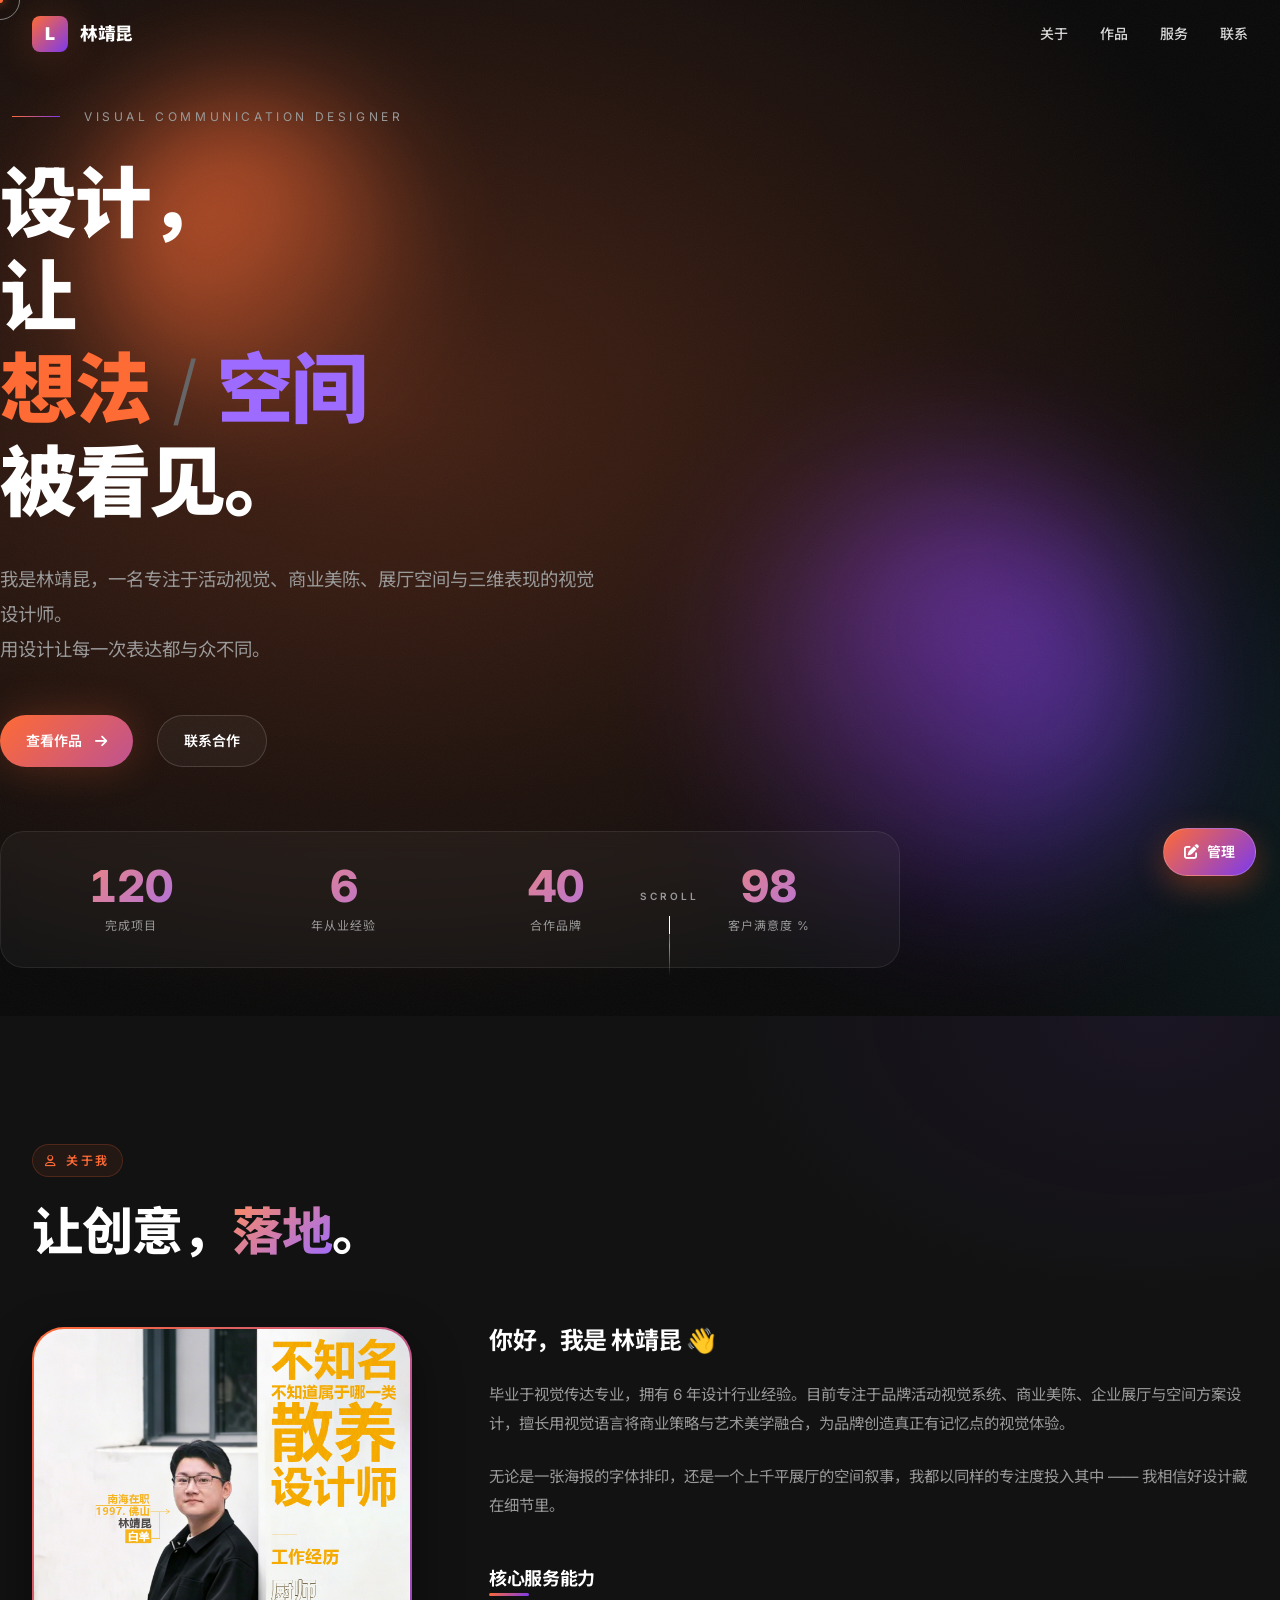
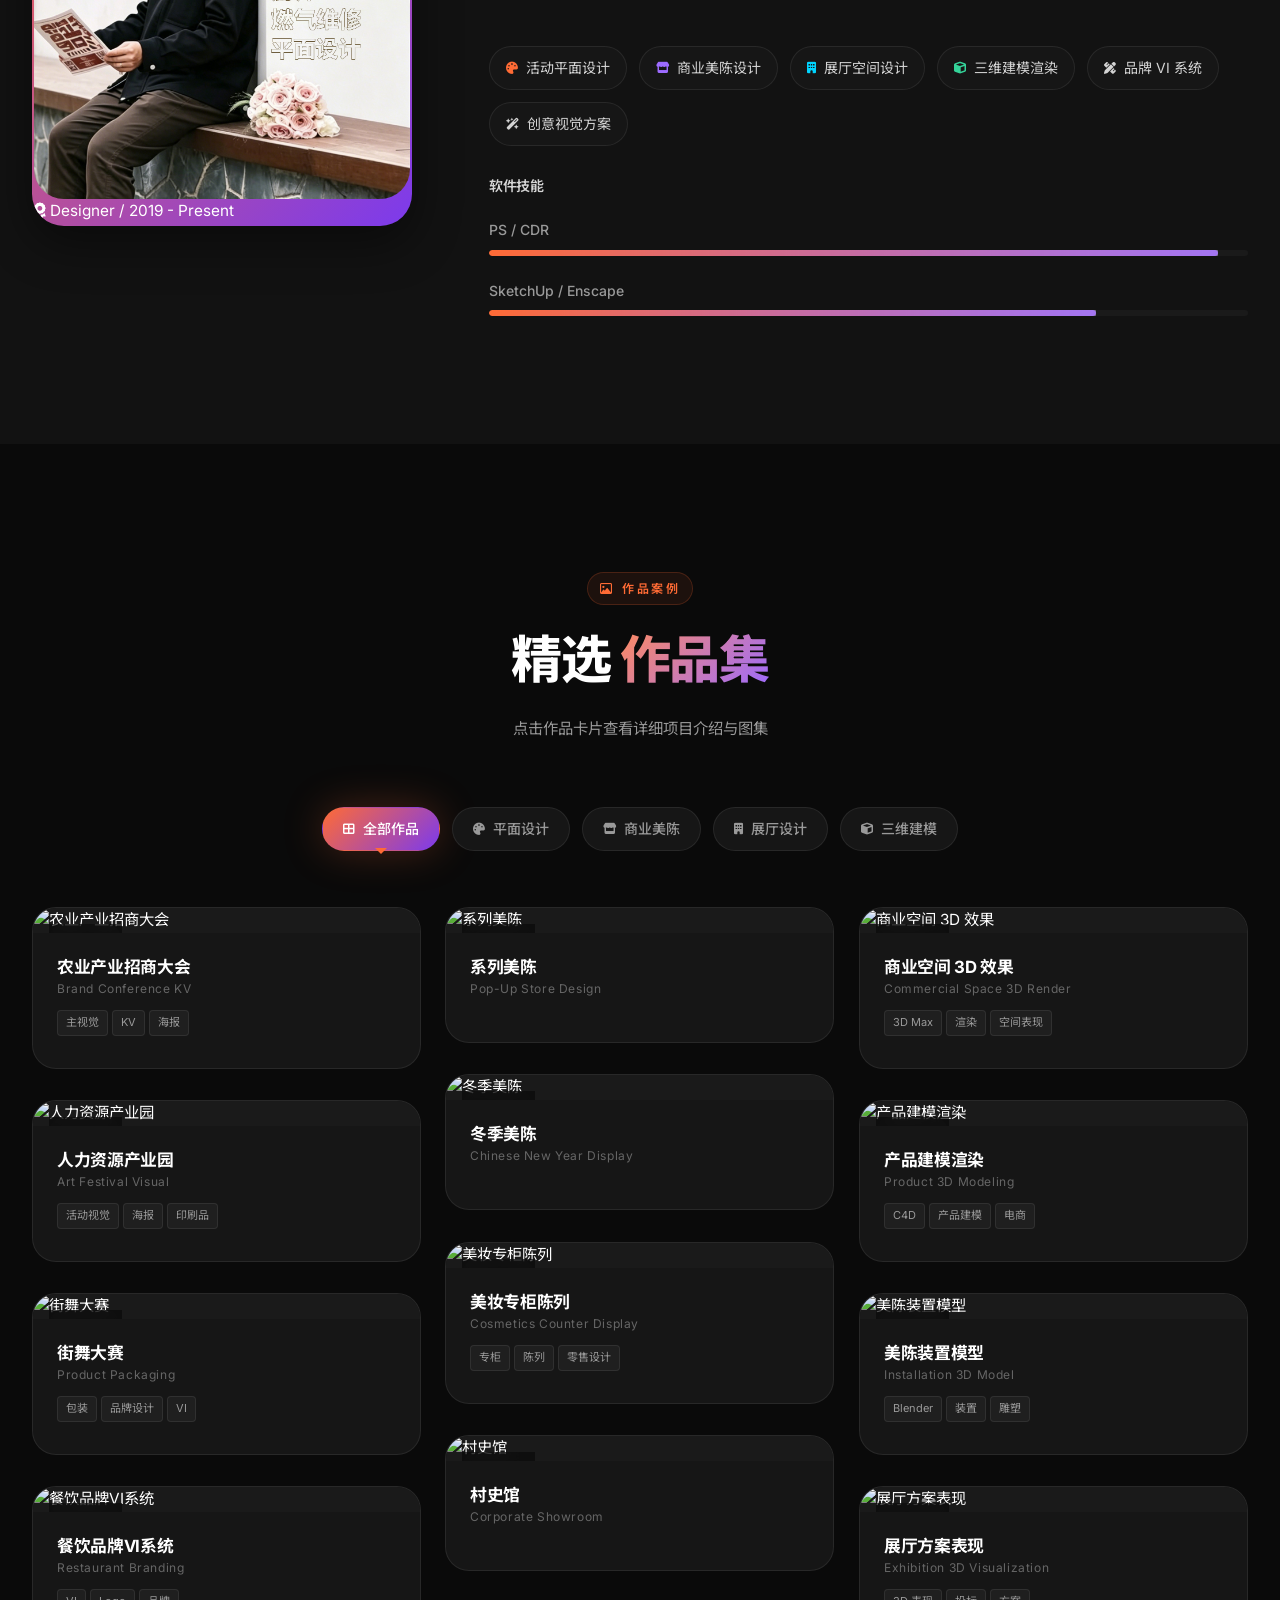
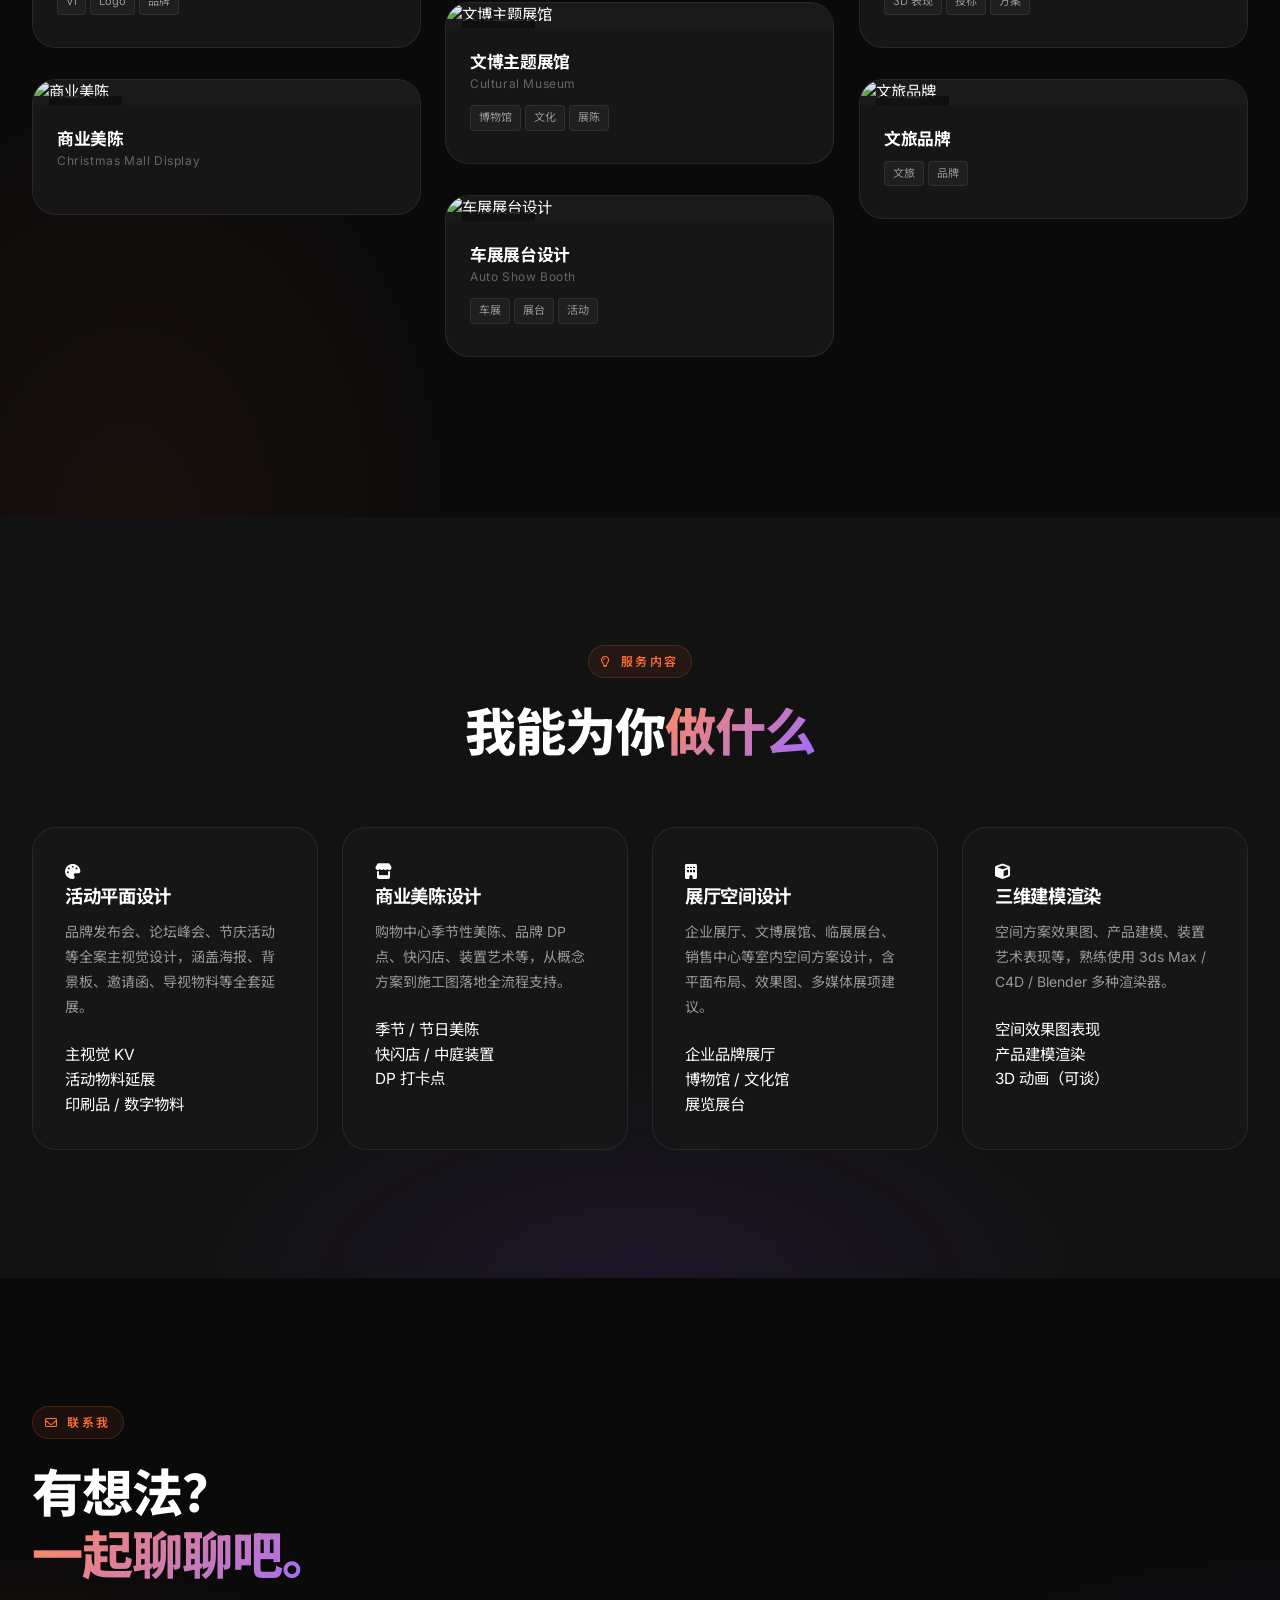
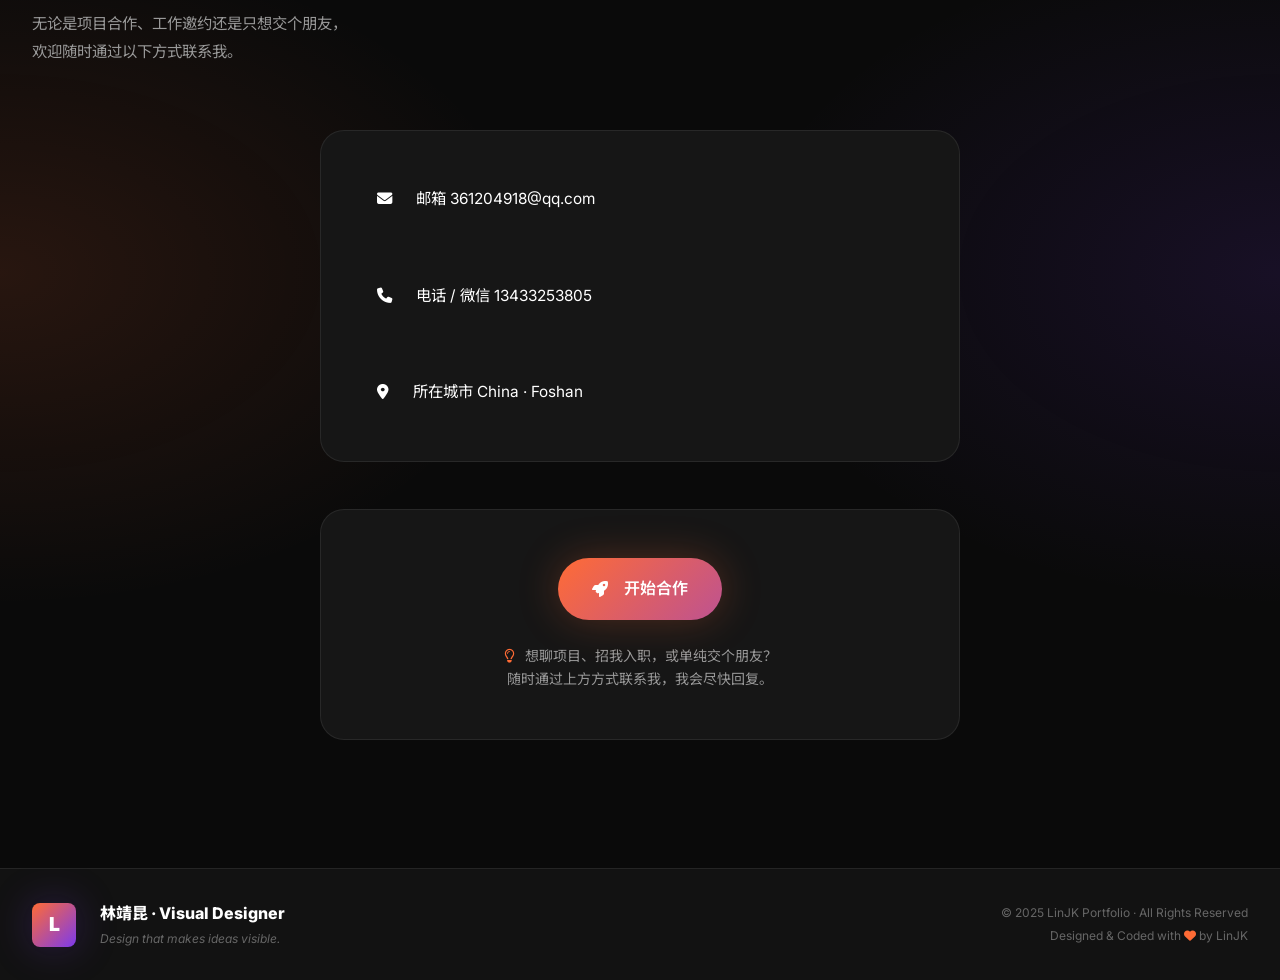
==== commit 00297993: "Add files via upload" ====
--- a/index.html
+++ b/index.html
@@ -51,8 +51,8 @@
 
     <!-- Vite 入口：相对路径（避免 file:// 错解析到磁盘根）；加载完成后设置 window.__LINJK_MODULES_LOADED__，用于上面的防呆红条判断 --> 
-    <script type="module" crossorigin src="./assets/main-eB3LLmUM.js"></script>
-    <link rel="modulepreload" crossorigin href="./assets/works-ChCU3YcR.js">
+    <script type="module" crossorigin src="./assets/main-tORjA_PR.js"></script>
+    <link rel="modulepreload" crossorigin href="./assets/works-Bcj0_Rc8.js">
     <link rel="stylesheet" crossorigin href="./assets/main-CjF5dEsv.css">
   </head>
 <body>
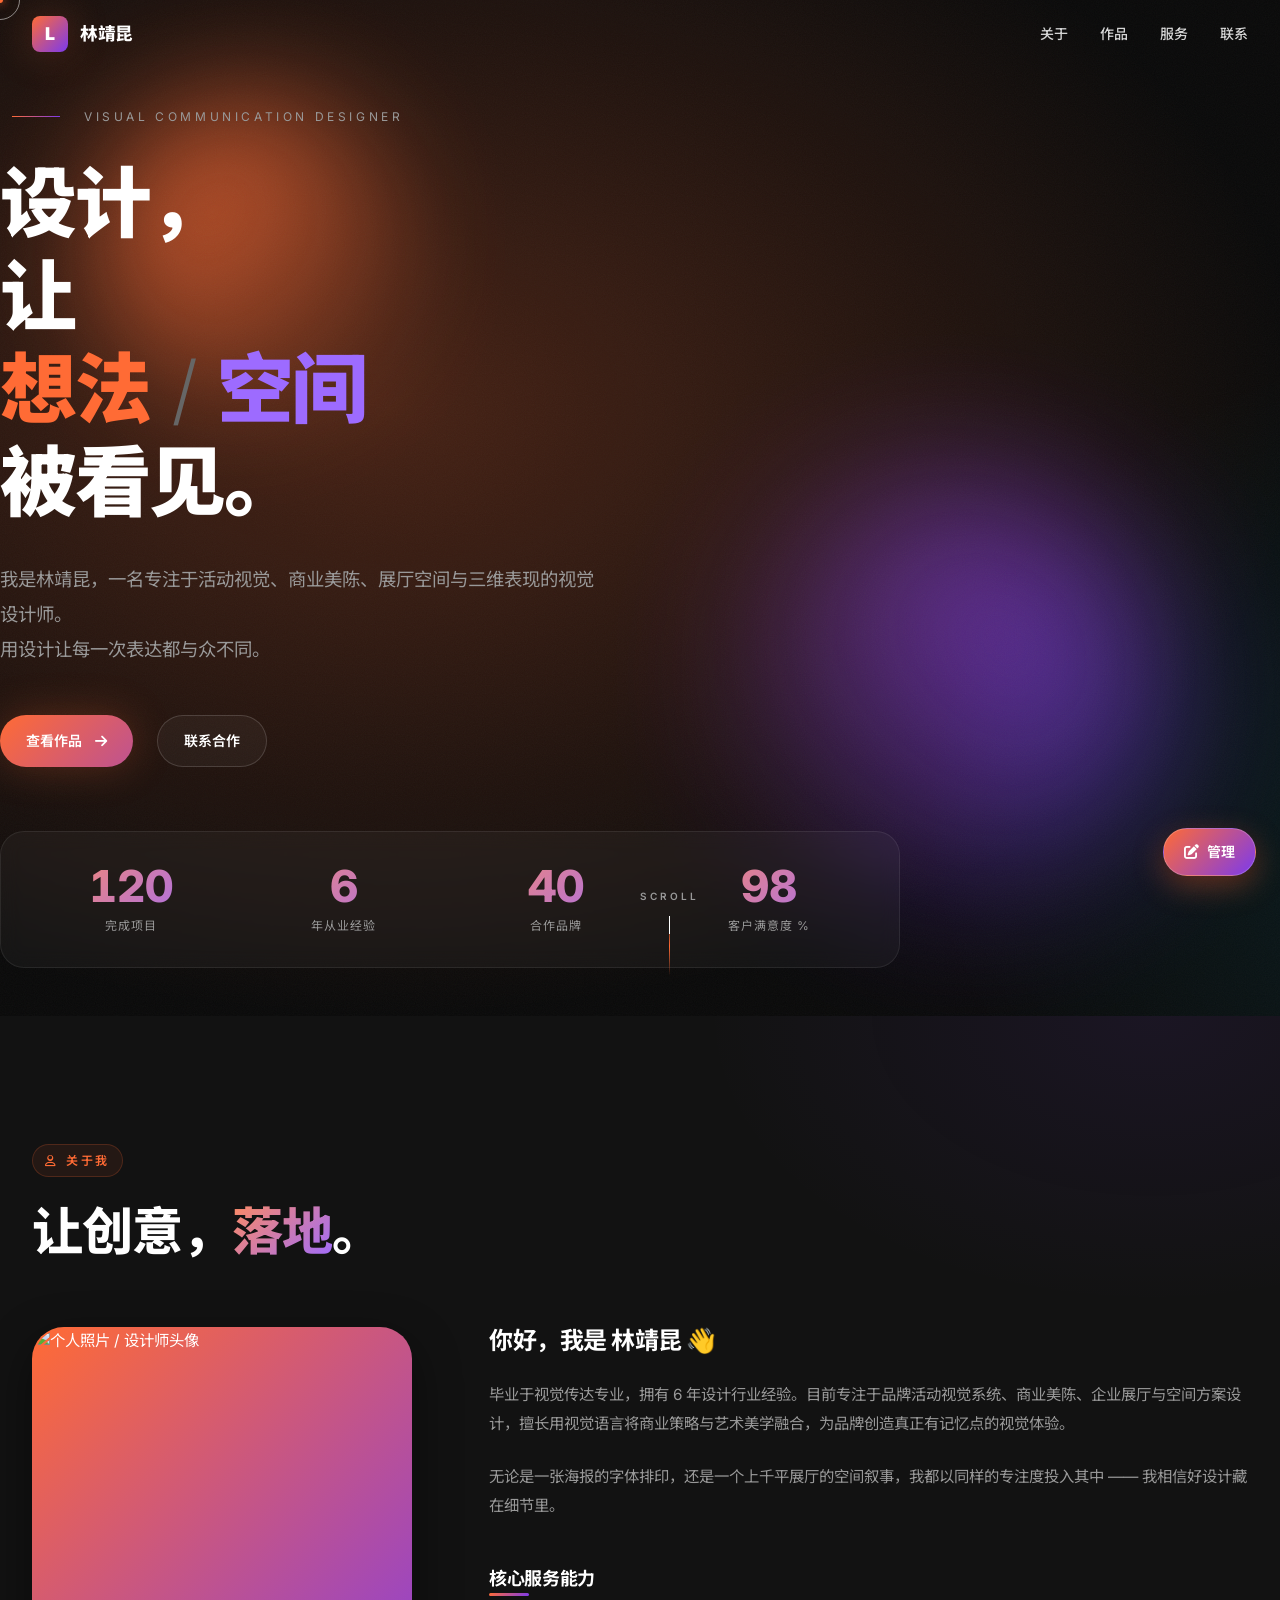
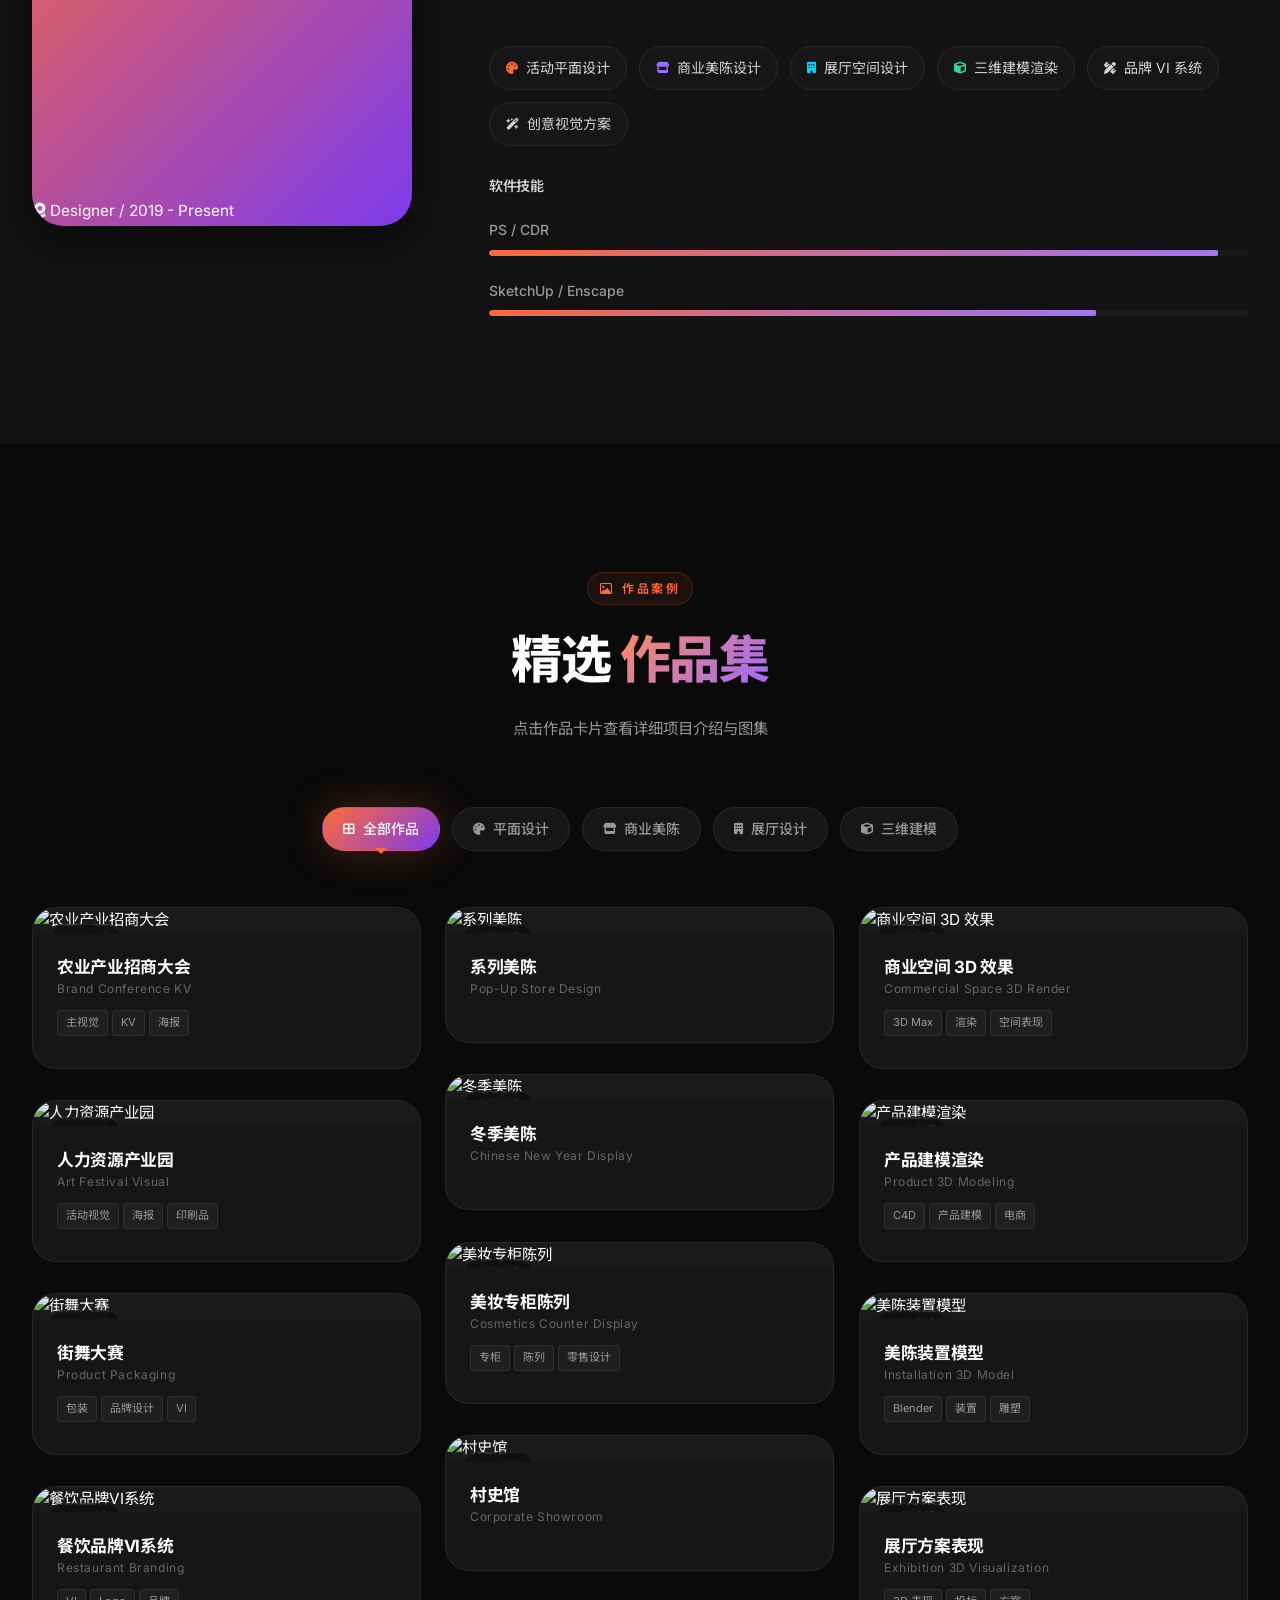
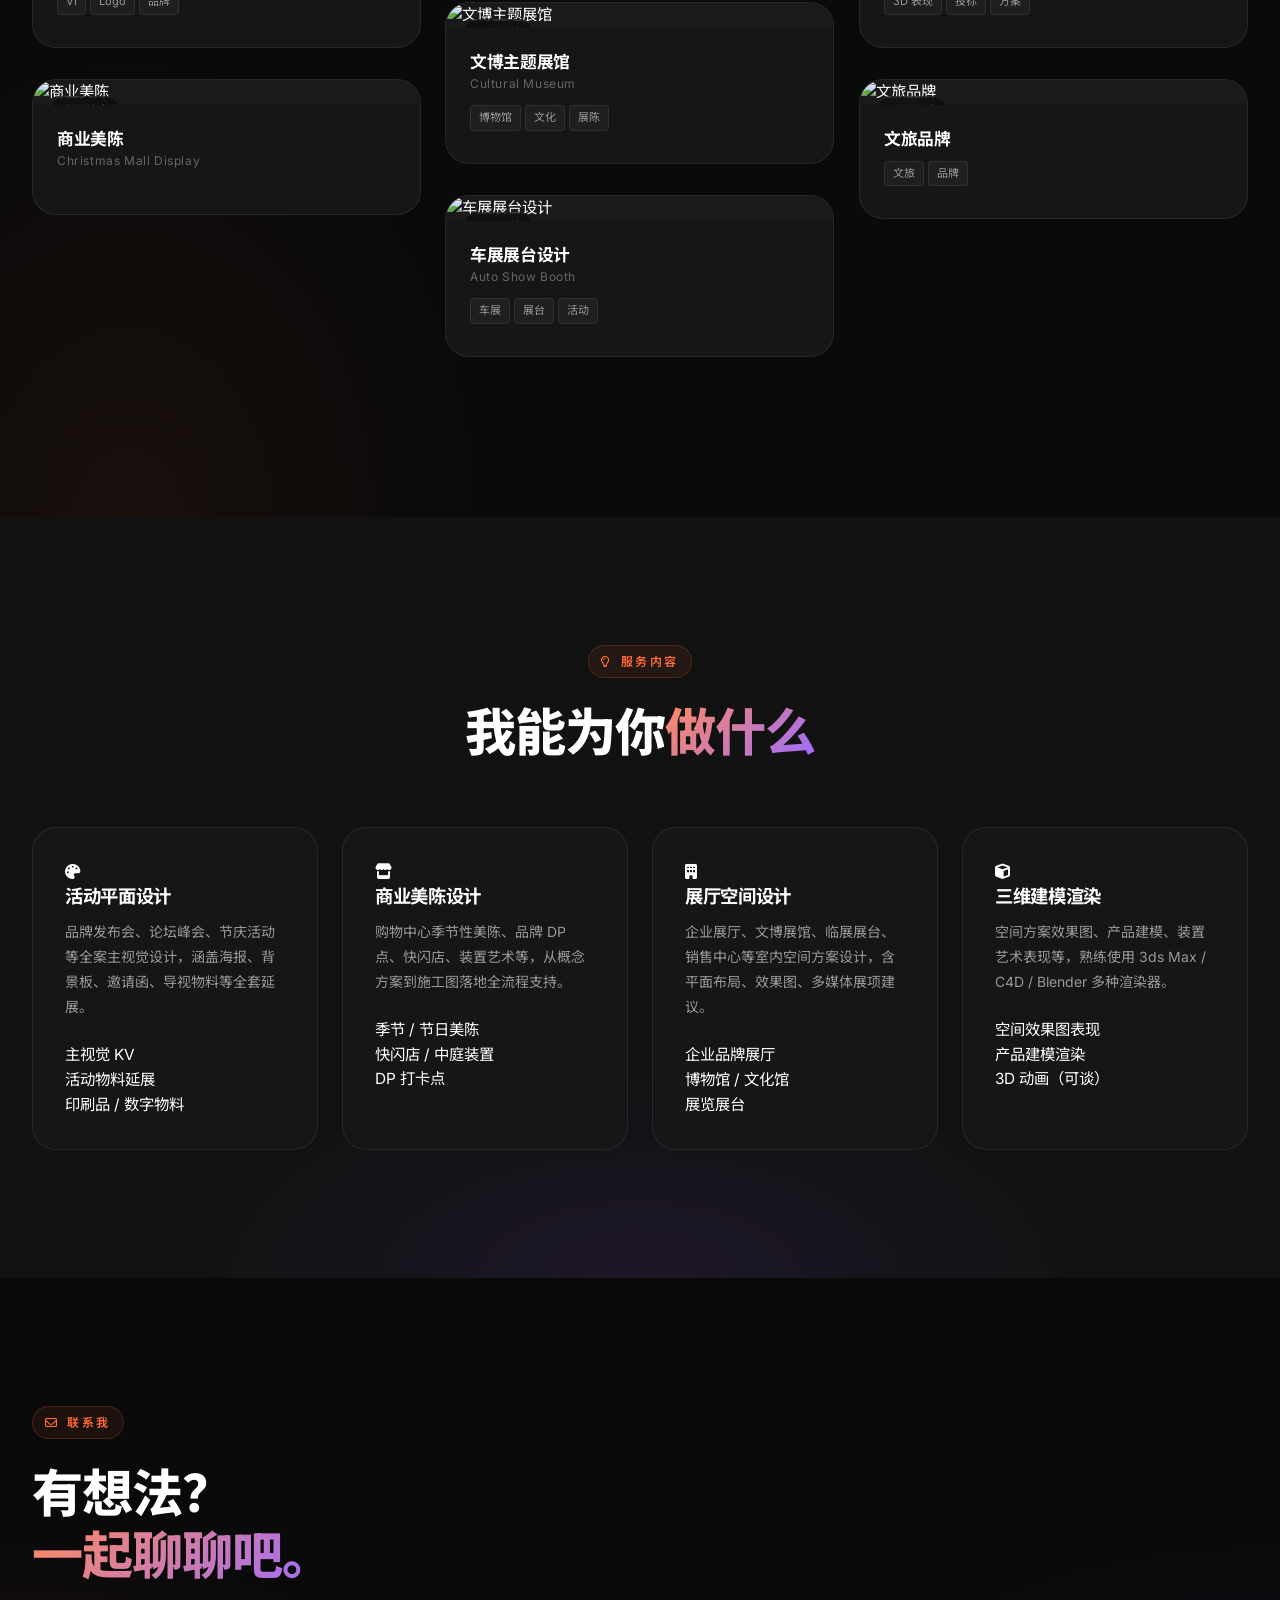
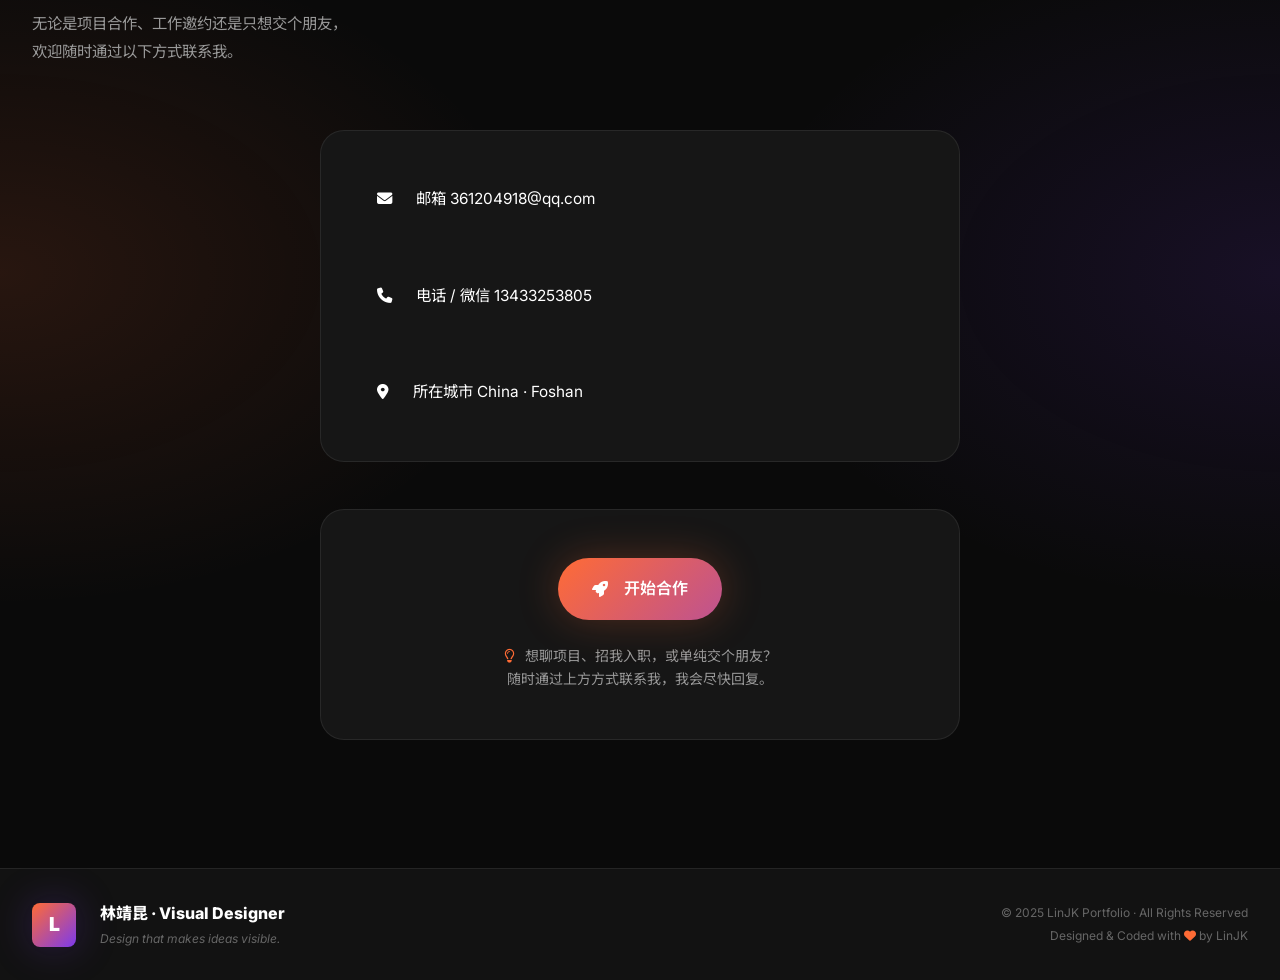
==== commit d3ad3db2: "Add files via upload" ====
--- a/index.html
+++ b/index.html
@@ -51,9 +51,9 @@
 
     <!-- Vite 入口：相对路径（避免 file:// 错解析到磁盘根）；加载完成后设置 window.__LINJK_MODULES_LOADED__，用于上面的防呆红条判断 --> 
-    <script type="module" crossorigin src="./assets/main-tORjA_PR.js"></script>
+    <script type="module" crossorigin src="./assets/main-x8CwYeIZ.js"></script>
     <link rel="modulepreload" crossorigin href="./assets/works-Bcj0_Rc8.js">
-    <link rel="stylesheet" crossorigin href="./assets/main-CjF5dEsv.css">
+    <link rel="stylesheet" crossorigin href="./assets/main-CeVonxZ-.css">
   </head>
 <body>
   <!-- 自定义鼠标跟随（大屏显示） -->
--- a/assets/main-CeVonxZ-.css
+++ b/assets/main-CeVonxZ-.css
@@ -0,0 +1 @@
+@charset "UTF-8";*,*:before,*:after{box-sizing:border-box;margin:0;padding:0}html{-webkit-text-size-adjust:100%;-moz-text-size-adjust:100%;text-size-adjust:100%;scroll-behavior:smooth;scroll-padding-top:80px}body{font-family:Inter,Noto Sans SC,-apple-system,BlinkMacSystemFont,Segoe UI,PingFang SC,Helvetica Neue,sans-serif;font-size:clamp(.9375rem,1.2vw,1rem);line-height:1.6;color:#fff;background:#0a0a0a;-webkit-font-smoothing:antialiased;-moz-osx-font-smoothing:grayscale;min-height:100vh;overflow-x:hidden}@media (min-width: 1024px){body,body a,body button,body [data-scroll-link],body .work-card,body .portfolio-filter-btn,body .social-btn,body .lightbox-prev,body .lightbox-next,body .lightbox-close{cursor:none}}img,picture,svg,video,canvas{display:block;max-width:100%;height:auto}img{-webkit-user-select:none;user-select:none;-webkit-user-drag:none}button,input,select,textarea{font:inherit;color:inherit;background:none;border:none;outline:none}button{cursor:pointer}a{color:inherit;text-decoration:none}ul,ol{list-style:none}h1,h2,h3,h4,h5,h6{font-weight:700;line-height:1.2;letter-spacing:-.02em}::selection{background:#ff6b3559;color:#fff}::-webkit-scrollbar{width:8px;height:8px}::-webkit-scrollbar-track{background:#121212}::-webkit-scrollbar-thumb{background:#ffffff26;border-radius:9999px}::-webkit-scrollbar-thumb:hover{background:#7c3aed}@keyframes fadeIn{0%{opacity:0}to{opacity:1}}@keyframes fadeInUp{0%{opacity:0;transform:translate3d(0,40px,0)}to{opacity:1;transform:translateZ(0)}}@keyframes fadeInDown{0%{opacity:0;transform:translate3d(0,-40px,0)}to{opacity:1;transform:translateZ(0)}}@keyframes fadeInLeft{0%{opacity:0;transform:translate3d(-60px,0,0)}to{opacity:1;transform:translateZ(0)}}@keyframes fadeInRight{0%{opacity:0;transform:translate3d(60px,0,0)}to{opacity:1;transform:translateZ(0)}}@keyframes scaleIn{0%{opacity:0;transform:scale(.9)}to{opacity:1;transform:scale(1)}}@keyframes float{0%,to{transform:translateY(0) rotate(0)}50%{transform:translateY(-20px) rotate(3deg)}}@keyframes floatReverse{0%,to{transform:translateY(0) rotate(0)}50%{transform:translateY(20px) rotate(-3deg)}}@keyframes pulse{0%,to{opacity:.6}50%{opacity:1}}@keyframes scrollLine{0%{transform:translateY(-100%);opacity:0}50%{opacity:1}to{transform:translateY(100%);opacity:0}}@keyframes spinSlow{0%{transform:rotate(0)}to{transform:rotate(360deg)}}@keyframes gradientShift{0%,to{background-position:0% 50%}50%{background-position:100% 50%}}@keyframes barIn{0%{transform:scaleX(0)}to{transform:scaleX(1)}}.reveal{opacity:0;transform:translate3d(0,40px,0);transition:transform .4s cubic-bezier(.22,1,.36,1),opacity .4s cubic-bezier(.22,1,.36,1);transition-duration:.7s;transition-timing-function:cubic-bezier(.22,1,.36,1);will-change:transform,opacity;transform:translateZ(0)}.reveal.reveal-left{transform:translate3d(-60px,0,0)}.reveal.reveal-right{transform:translate3d(60px,0,0)}.reveal.reveal-scale{transform:scale(.92)}.reveal.is-revealed{opacity:1;transform:translateZ(0)}.reveal.is-revealed.reveal-scale{transform:scale(1)}.stagger{transition-delay:calc(var(--i, 0) * 80ms)}.line-wrap{display:block;overflow:hidden;padding:.08em 0}.line-text{display:inline-block;transform:translateY(110%);opacity:0;animation:lineIn .9s cubic-bezier(.22,1,.36,1) forwards;animation-delay:calc(var(--line, 0) * .15s + .2s)}@keyframes lineIn{to{transform:translateY(0);opacity:1}}.stat-num{font-variant-numeric:tabular-nums}.container{width:100%;max-width:1280px;margin:0 auto;padding:0 clamp(1rem,4vw,2rem)}.scroll-progress{position:fixed;top:0;left:0;width:100%;height:3px;z-index:99;background:transparent;pointer-events:none}.scroll-progress-bar{width:0%;height:100%;background:linear-gradient(135deg,#ff6b35,#7c3aed);background-size:200% 200%;animation:gradientShift 4s cubic-bezier(.65,0,.35,1) infinite;transition:width .4s cubic-bezier(.22,1,.36,1),.05s .4s cubic-bezier(.22,1,.36,1),linear .4s cubic-bezier(.22,1,.36,1);box-shadow:0 0 8px #ff6b3566}.cursor{position:fixed;width:40px;height:40px;border:1.5px solid rgba(255,255,255,.5);border-radius:9999px;pointer-events:none;z-index:9999;top:0;left:0;transform:translateZ(0);will-change:transform;transition:width .4s cubic-bezier(.22,1,.36,1),height .4s cubic-bezier(.22,1,.36,1),border-color .4s cubic-bezier(.22,1,.36,1),background-color .4s cubic-bezier(.22,1,.36,1)}@media (max-width: 767px){.cursor{display:none}}.cursor.hover{width:70px;height:70px;border-color:#ff6b35;background:#ff6b3526}.cursor.click{width:22px;height:22px;border-color:#ff6b35;background:#ff6b3559}.cursor-dot{position:fixed;width:6px;height:6px;background:#ff6b35;border-radius:9999px;pointer-events:none;z-index:9999;top:0;left:0;transform:translateZ(0);will-change:transform;box-shadow:0 0 10px #ff6b35}@media (max-width: 767px){.cursor-dot{display:none}}.navbar{position:fixed;top:0;left:0;width:100%;z-index:100;padding:1rem 0;transition:padding .4s cubic-bezier(.22,1,.36,1),background-color .4s cubic-bezier(.22,1,.36,1),backdrop-filter .4s cubic-bezier(.22,1,.36,1),.4s .4s cubic-bezier(.22,1,.36,1)}.navbar.scrolled{padding:.6rem 0;background:#0a0a0ab3;backdrop-filter:blur(18px) saturate(160%);-webkit-backdrop-filter:blur(18px) saturate(160%);border-bottom:1px solid rgba(255,255,255,.08)}.navbar-inner{display:flex;justify-content:space-between;align-items:center;gap:2rem}.navbar-logo{display:flex;justify-content:center;align-items:center;gap:.75rem;font-weight:800;font-size:1.1rem;letter-spacing:-.02em}.navbar-logo .logo-mark{display:inline-grid;place-items:center;width:36px;height:36px;border-radius:8px;background:linear-gradient(135deg,#ff6b35,#7c3aed);color:#fff;font-weight:900;box-shadow:0 0 40px #ff6b3540;transition:transform .4s cubic-bezier(.22,1,.36,1)}.navbar-logo .logo-text{color:#fff}.navbar-logo .logo-text .accent{background:linear-gradient(135deg,#ff8b5f,#9d6bff);-webkit-background-clip:text;background-clip:text;color:transparent;-webkit-text-fill-color:transparent;font-weight:900}.navbar-logo:hover .logo-mark{transform:rotate(-8deg) scale(1.05)}.navbar-menu{display:flex;align-items:center;gap:2rem}@media (max-width: 767px){.navbar-menu{position:fixed;top:0;right:-100%;width:82%;max-width:320px;height:100vh;flex-direction:column;justify-content:center;gap:2rem;padding:3rem;background:#0a0a0af5;backdrop-filter:blur(24px) saturate(160%);-webkit-backdrop-filter:blur(24px) saturate(160%);border-left:1px solid rgba(255,255,255,.08);transition:transform .4s cubic-bezier(.22,1,.36,1),.4s .4s cubic-bezier(.22,1,.36,1),cubic-bezier(.22,1,.36,1) .4s cubic-bezier(.22,1,.36,1);z-index:100;box-shadow:-10px 0 40px #0006}.navbar-menu.open{transform:translate(-100%)}}.navbar-link{position:relative;font-size:.875rem;font-weight:500;color:#d4d4d4;padding:4px 0;transition:color .4s cubic-bezier(.22,1,.36,1)}.navbar-link:after{content:"";position:absolute;left:0;bottom:0;width:100%;height:2px;background:linear-gradient(135deg,#ff6b35,#7c3aed);transform:scaleX(0);transform-origin:right;transition:transform .4s cubic-bezier(.22,1,.36,1),.4s .4s cubic-bezier(.22,1,.36,1),cubic-bezier(.22,1,.36,1) .4s cubic-bezier(.22,1,.36,1)}.navbar-link:hover,.navbar-link.active{color:#fff}.navbar-link:hover:after,.navbar-link.active:after{transform:scaleX(1);transform-origin:left}@media (max-width: 767px){.navbar-link{font-size:1.25rem}}.navbar-toggle{display:none;flex-direction:column;justify-content:center;gap:5px;width:38px;height:38px;border-radius:8px;padding:0 8px}.navbar-toggle span{display:block;width:100%;height:2px;background:#fff;border-radius:9999px;transition:transform .4s cubic-bezier(.22,1,.36,1),opacity .4s cubic-bezier(.22,1,.36,1)}@media (max-width: 767px){.navbar-toggle{display:flex}}.navbar-toggle.open span:nth-child(1){transform:translateY(7px) rotate(45deg)}.navbar-toggle.open span:nth-child(2){opacity:0}.navbar-toggle.open span:nth-child(3){transform:translateY(-7px) rotate(-45deg)}.section{padding:clamp(4rem,10vw,8rem) 0;position:relative;overflow:hidden}@media (max-width: 639px){.section{padding:clamp(3rem,12vw,4.5rem) 0}}.section-head{margin-bottom:clamp(2rem,5vw,4rem);max-width:620px}.section-head-center{margin-left:auto;margin-right:auto;text-align:center}@media (max-width: 639px){.section-head{margin-bottom:clamp(1.5rem,6vw,2.5rem)}}.section-eyebrow{display:inline-flex;align-items:center;gap:.5rem;font-size:.75rem;letter-spacing:.2em;text-transform:uppercase;color:#ff6b35;font-weight:600;margin-bottom:1.5rem;padding:6px 12px;border-radius:9999px;background:#ff6b3514;border:1px solid rgba(255,107,53,.2)}.section-eyebrow i{color:inherit}.section-title{font-size:clamp(2rem,4vw,3.25rem);font-weight:800;margin-bottom:1.5rem}.section-desc{font-size:clamp(.9375rem,1.2vw,1rem);color:#999;line-height:1.8}.gradient-text{background:linear-gradient(135deg,#ff8b5f,#9d6bff);-webkit-background-clip:text;background-clip:text;color:transparent;-webkit-text-fill-color:transparent}.accent{color:#ff6b35}.btn{display:inline-flex;align-items:center;gap:.75rem;padding:14px 26px;border-radius:9999px;font-size:.875rem;font-weight:600;letter-spacing:.01em;position:relative;overflow:hidden;transition:transform .4s cubic-bezier(.22,1,.36,1),box-shadow .4s cubic-bezier(.22,1,.36,1);white-space:nowrap}.btn:hover{transform:translateY(-2px)}.btn:active{transform:translateY(0)}.btn-primary{color:#fff;background:linear-gradient(135deg,#ff6b35,#7c3aed);background-size:200% 200%;animation:gradientShift 4s cubic-bezier(.65,0,.35,1) infinite;box-shadow:0 0 40px #ff6b3540}.btn-primary:hover{box-shadow:0 8px 32px #ff6b3566}.btn-ghost{color:#fff;border:1px solid rgba(255,255,255,.15);background:#ffffff0a}.btn-ghost:hover{border-color:#ff6b35;color:#ff6b35}.btn-big{padding:18px 34px;font-size:1rem;gap:1rem}@media (max-width: 767px){.hide-mobile{display:none}}@media (max-width: 767px){body.navbar-open{overflow:hidden;touch-action:none}body.navbar-open:before{content:"";position:fixed;top:0;right:0;bottom:0;left:0;background:#0000008c;backdrop-filter:blur(4px);-webkit-backdrop-filter:blur(4px);z-index:99;opacity:0;animation:navbarBackdropIn .28s cubic-bezier(.22,1,.36,1) forwards}}@keyframes navbarBackdropIn{to{opacity:1}}.hero{position:relative;min-height:100vh;display:flex;align-items:center;padding-top:100px;overflow:hidden}.hero-bg{position:absolute;top:0;right:0;bottom:0;left:0;pointer-events:none;z-index:0;overflow:hidden}.hero-gradient{position:absolute;top:0;right:0;bottom:0;left:0;background:radial-gradient(ellipse 60% 50% at 15% 20%,rgba(255,107,53,.25) 0%,transparent 60%),radial-gradient(ellipse 50% 50% at 85% 70%,rgba(124,58,237,.3) 0%,transparent 60%),radial-gradient(ellipse 40% 40% at 60% 40%,rgba(0,212,255,.1) 0%,transparent 60%);animation:gradientShift 12s cubic-bezier(.65,0,.35,1) infinite;background-size:200% 200%}.hero-noise{position:absolute;top:0;right:0;bottom:0;left:0;opacity:.04;background-image:url("data:image/svg+xml;utf8,<svg xmlns='http://www.w3.org/2000/svg' width='160' height='160'><filter id='n'><feTurbulence type='fractalNoise' baseFrequency='0.9' numOctaves='3' stitchTiles='stitch'/></filter><rect width='100%' height='100%' filter='url(%23n)'/></svg>")}.hero .shape{position:absolute;opacity:.5;mix-blend-mode:screen;will-change:transform}.hero .shape-1{top:10%;left:8%;width:300px;height:300px;background:linear-gradient(135deg,#FF6B35,transparent);border-radius:50%;filter:blur(60px);animation:float 10s ease-in-out infinite}@media (max-width: 767px){.hero .shape-1{width:200px;height:200px;filter:blur(40px)}}@media (max-width: 479px){.hero .shape-1{width:160px;height:160px;filter:blur(32px);top:8%;left:-10%}}.hero .shape-2{bottom:12%;right:10%;width:400px;height:400px;background:linear-gradient(225deg,#7C3AED,transparent);border-radius:50%;filter:blur(80px);animation:floatReverse 14s ease-in-out infinite}@media (max-width: 767px){.hero .shape-2{width:260px;height:260px;filter:blur(52px)}}@media (max-width: 479px){.hero .shape-2{width:200px;height:200px;filter:blur(40px);bottom:18%;right:-15%}}.hero-content{position:relative;z-index:2;padding:3rem 0;display:flex;flex-direction:column;gap:clamp(2rem,5vw,4rem)}@media (min-width: 1024px){.hero-content{padding-top:0}}.hero-text{max-width:900px}.hero-eyebrow{display:inline-flex;align-items:center;gap:1.5rem;font-size:.75rem;letter-spacing:.3em;text-transform:uppercase;color:#999;margin-bottom:2rem;padding-left:.75rem;opacity:0;animation:fadeInLeft .8s cubic-bezier(.22,1,.36,1) .1s forwards}.hero-eyebrow .line{width:48px;height:1px;background:linear-gradient(135deg,#ff6b35,#7c3aed)}.hero-title{font-size:clamp(2.5rem,6vw,5rem);font-weight:900;letter-spacing:-.03em;line-height:1.05;margin-bottom:2rem;color:#fff}.hero-title .line-wrap:nth-child(1){--line: 0}.hero-title .line-wrap:nth-child(2){--line: 1}.hero-title .line-wrap:nth-child(3){--line: 2}.hero-title .line-wrap:nth-child(4){--line: 3}.hero-title .brand-a{color:#ff6b35}.hero-title .brand-b{color:#9d6bff}.hero-title .slash{color:#666;margin:0 .15em;font-weight:300}.hero-subtitle{font-size:clamp(1rem,1.5vw,1.15rem);color:#999;line-height:1.9;max-width:600px;margin-bottom:3rem;opacity:0;animation:fadeInUp .8s cubic-bezier(.22,1,.36,1) 1s forwards}.hero-cta{display:flex;flex-wrap:wrap;gap:1.5rem;opacity:0;animation:fadeInUp .8s cubic-bezier(.22,1,.36,1) 1.15s forwards}@media (max-width: 479px){.hero-cta .btn{flex:1 1 auto;justify-content:center;width:100%}}.hero-stats{display:grid;grid-template-columns:repeat(4,minmax(0,1fr));gap:1rem;padding:2rem;background:#ffffff0a;border:1px solid rgba(255,255,255,.08);border-radius:24px;-webkit-backdrop-filter:blur(10px);backdrop-filter:blur(10px);max-width:900px;opacity:0;animation:fadeInUp .9s cubic-bezier(.22,1,.36,1) 1.35s forwards}@media (max-width: 767px){.hero-stats{grid-template-columns:repeat(2,1fr);row-gap:2rem}}.hero-stats .stat{text-align:center}.hero-stats .stat-num{font-size:clamp(1.75rem,3.5vw,2.75rem);font-weight:800;line-height:1;background:linear-gradient(135deg,#ff8b5f,#9d6bff);-webkit-background-clip:text;background-clip:text;color:transparent;-webkit-text-fill-color:transparent;font-family:Inter,sans-serif}.hero-stats .stat-label{margin-top:.5rem;font-size:.75rem;color:#999;letter-spacing:.08em}.scroll-hint{position:absolute;bottom:40px;left:50%;transform:translate(-50%);display:flex;flex-direction:column;align-items:center;gap:.75rem;font-size:10px;letter-spacing:.3em;color:#999;font-weight:600;z-index:2;opacity:0;animation:fadeInUp .8s cubic-bezier(.22,1,.36,1) 1.8s forwards}.scroll-hint .scroll-line{width:1px;height:60px;background:linear-gradient(to bottom,transparent,#FF6B35,transparent);overflow:hidden;position:relative}.scroll-hint .scroll-line:after{content:"";position:absolute;top:0;left:0;width:100%;height:30%;background:#fff;animation:scrollLine 2s cubic-bezier(.65,0,.35,1) infinite}.about{background:radial-gradient(ellipse 50% 40% at 90% 0%,rgba(124,58,237,.08) 0%,transparent 70%),#121212;position:relative}.about-inner{position:relative;z-index:1}.about-grid{display:grid;grid-template-columns:minmax(0,380px) 1fr;gap:clamp(2rem,6vw,5rem);align-items:start}@media (max-width: 1023px){.about-grid{grid-template-columns:1fr;max-width:760px;margin:0 auto}}.about-photo{position:relative}.photo-frame{position:relative;border-radius:32px;overflow:hidden;padding:2px;background:linear-gradient(135deg,#ff6b35,#7c3aed);box-shadow:0 16px 48px #00000073}.photo-frame img{width:100%;aspect-ratio:4/5;object-fit:cover;border-radius:30px;transition:transform .4s cubic-bezier(.22,1,.36,1),1s .4s cubic-bezier(.22,1,.36,1)}.photo-frame:hover img{transform:scale(1.04)}.photo-frame-badge{position:absolute;bottom:2rem;left:2rem;right:2rem;padding:.75rem 1.5rem;background:#0a0a0ad9;-webkit-backdrop-filter:blur(12px);backdrop-filter:blur(12px);border:1px solid rgba(255,255,255,.08);border-radius:9999px;display:inline-flex;align-items:center;gap:.75rem;font-size:.75rem;color:#d4d4d4;width:max-content}.photo-frame-badge i{color:#ff6b35}.about-info{display:flex;flex-direction:column;gap:clamp(2rem,4vw,3rem)}.about-bio h3{font-size:clamp(1.25rem,2vw,1.5rem);font-weight:700;margin-bottom:1.5rem}.about-bio p{color:#999;line-height:1.9;font-size:clamp(.9375rem,1.2vw,1rem);margin-bottom:1.5rem}.about-bio p:last-child{margin-bottom:0}.about-skills h4{font-size:1.125rem;font-weight:700;margin-bottom:1.5rem;position:relative;display:inline-block}.about-skills h4:after{content:"";position:absolute;left:0;bottom:-6px;width:40px;height:3px;background:linear-gradient(135deg,#ff6b35,#7c3aed);border-radius:9999px}.about-skills h5{font-size:.875rem;font-weight:600;margin:2rem 0 1.5rem;color:#d4d4d4}.skill-list{display:flex;flex-wrap:wrap;gap:.75rem;margin-top:2rem}.skill-tag{display:inline-flex;align-items:center;gap:.5rem;padding:10px 16px;background:#161616;border:1px solid rgba(255,255,255,.08);border-radius:9999px;font-size:.875rem;color:#d4d4d4;transition:transform .4s cubic-bezier(.22,1,.36,1),border-color .4s cubic-bezier(.22,1,.36,1),color .4s cubic-bezier(.22,1,.36,1),.2s .4s cubic-bezier(.22,1,.36,1)}.skill-tag i{font-size:.85em}.skill-tag .skill-a{color:#ff6b35}.skill-tag .skill-b{color:#9d6bff}.skill-tag .skill-c{color:#00d4ff}.skill-tag .skill-d{color:#34d399}.skill-tag:hover{transform:translateY(-3px);border-color:#ff6b35;color:#ff6b35;box-shadow:0 2px 8px #00000040}.software-row{display:flex;flex-direction:column;gap:1.5rem}.software{display:flex;flex-direction:column;gap:.5rem}.software-name{font-size:.875rem;color:#999;font-weight:500}.bar{width:100%;height:6px;border-radius:9999px;background:#1a1a1a;overflow:hidden;position:relative}.bar-fill{display:block;width:var(--w, 50%);height:100%;background:linear-gradient(135deg,#ff6b35,#7c3aed);border-radius:9999px;transform-origin:left;transform:scaleX(0);transition:transform .4s cubic-bezier(.22,1,.36,1),1.2s .4s cubic-bezier(.22,1,.36,1),cubic-bezier(.22,1,.36,1) .4s cubic-bezier(.22,1,.36,1);position:relative}.bar-fill:after{content:"";position:absolute;top:0;right:0;bottom:0;left:0;background:linear-gradient(90deg,transparent,rgba(255,255,255,.3),transparent);animation:gradientShift 2s cubic-bezier(.65,0,.35,1) infinite;background-size:200% 100%}.is-revealed .bar-fill{transform:scaleX(1)}.portfolio{background:radial-gradient(ellipse 40% 40% at 10% 100%,rgba(255,107,53,.06) 0%,transparent 70%),#0a0a0a}.portfolio-filter{display:flex;flex-wrap:wrap;justify-content:center;gap:.75rem;margin-bottom:clamp(2rem,5vw,3.5rem)}.portfolio-filter-btn{position:relative;display:inline-flex;align-items:center;gap:.5rem;padding:10px 20px;border-radius:9999px;background:#161616;border:1px solid rgba(255,255,255,.08);color:#999;font-size:.875rem;font-weight:500;transition:transform .4s cubic-bezier(.22,1,.36,1),color .4s cubic-bezier(.22,1,.36,1),border-color .4s cubic-bezier(.22,1,.36,1),background-color .4s cubic-bezier(.22,1,.36,1)}.portfolio-filter-btn i{font-size:.85em}.portfolio-filter-btn:hover{color:#fff;border-color:#ffffff26;transform:translateY(-2px)}.portfolio-filter-btn.active{color:#fff;background:linear-gradient(135deg,#ff6b35,#7c3aed);border-color:transparent;box-shadow:0 0 40px #ff6b3540}.portfolio-filter-btn.active:after{content:"";position:absolute;left:50%;bottom:-10px;transform:translate(-50%);width:0;height:0;border:6px solid transparent;border-top-color:#ff6b35}.portfolio-grid{column-count:3;column-gap:1.5rem;orphans:1;widows:1}@media (max-width: 1023px){.portfolio-grid{column-count:2}}@media (max-width: 639px){.portfolio-grid{column-count:1;column-gap:.75rem}}.work-card{break-inside:avoid;page-break-inside:avoid;-webkit-column-break-inside:avoid;display:inline-block;width:100%;margin:0 0 1.5rem;position:relative;border-radius:24px;overflow:hidden;background:#161616;border:1px solid rgba(255,255,255,.08);transition:transform .4s cubic-bezier(.22,1,.36,1),border-color .4s cubic-bezier(.22,1,.36,1),box-shadow .4s cubic-bezier(.22,1,.36,1),.4s .4s cubic-bezier(.22,1,.36,1);cursor:pointer;opacity:0;transform:translate3d(0,40px,0);will-change:transform,opacity;transform:translateZ(0)}@media (max-width: 639px){.work-card{margin-bottom:.75rem}}.work-card.is-in{opacity:1;transform:translateZ(0);transition:transform .4s cubic-bezier(.22,1,.36,1),opacity .4s cubic-bezier(.22,1,.36,1),box-shadow .4s cubic-bezier(.22,1,.36,1),border-color .4s cubic-bezier(.22,1,.36,1),.7s .4s cubic-bezier(.22,1,.36,1),cubic-bezier(.22,1,.36,1) .4s cubic-bezier(.22,1,.36,1);transition-delay:calc(var(--idx, 0) * 80ms)}.work-card:hover{transform:translateY(-8px);border-color:#ff6b35;box-shadow:0 16px 48px #00000073,0 0 0 1px #ff6b354d,0 0 40px #ff6b3540;z-index:2}.work-card-media{position:relative;overflow:hidden;background:#1a1a1a}.work-card-media:before{content:"";position:absolute;top:0;right:0;bottom:0;left:0;z-index:1;background:linear-gradient(180deg,transparent 50%,rgba(10,10,10,.85) 100%);opacity:0;transition:opacity .4s cubic-bezier(.22,1,.36,1);pointer-events:none}.work-card-media img{display:block;width:100%;height:auto;transition:transform .4s cubic-bezier(.22,1,.36,1),1s .4s cubic-bezier(.22,1,.36,1),cubic-bezier(.22,1,.36,1) .4s cubic-bezier(.22,1,.36,1)}.work-card:hover .work-card-media:before{opacity:1}.work-card:hover .work-card-media img{transform:scale(1.06)}.work-card-category{position:absolute;top:1rem;left:1rem;z-index:2;padding:5px 12px;background:#0a0a0ab3;-webkit-backdrop-filter:blur(8px);backdrop-filter:blur(8px);border:1px solid rgba(255,255,255,.08);border-radius:9999px;font-size:11px;font-weight:600;color:#ff8b5f;letter-spacing:.05em;text-transform:uppercase}.work-card-icon{position:absolute;top:50%;right:2rem;transform:translateY(-50%) scale(.5);width:48px;height:48px;border-radius:50%;background:linear-gradient(135deg,#ff6b35,#7c3aed);color:#fff;display:flex;justify-content:center;align-items:center;opacity:0;z-index:2;transition:transform .4s cubic-bezier(.22,1,.36,1),opacity .4s cubic-bezier(.22,1,.36,1),.4s .4s cubic-bezier(.22,1,.36,1),cubic-bezier(.34,1.56,.64,1) .4s cubic-bezier(.22,1,.36,1);box-shadow:0 0 40px #ff6b3540}.work-card:hover .work-card-icon{opacity:1;transform:translateY(-50%) scale(1)}@media (max-width: 639px){.work-card .work-card-icon{top:auto;bottom:1.5rem;right:1.5rem;width:40px;height:40px;font-size:.9rem;opacity:1;transform:none;box-shadow:0 4px 14px #00000073}}.work-card-info{padding:1.5rem 1.5rem 2rem}.work-card-info h3{font-size:1.05rem;font-weight:700;margin-bottom:2px}.work-card-info p{font-size:.75rem;color:#666;letter-spacing:.05em;margin-bottom:.75rem}.work-card-tags{display:flex;flex-wrap:wrap;gap:4px}.work-card-tags span{display:inline-block;padding:3px 8px;background:#ffffff0a;border:1px solid rgba(255,255,255,.08);border-radius:4px;font-size:11px;color:#999}.services{background:radial-gradient(ellipse 50% 40% at 50% 100%,rgba(124,58,237,.1) 0%,transparent 70%),#121212}.services-grid{display:grid;grid-template-columns:repeat(4,minmax(0,1fr));gap:1.5rem}@media (max-width: 1023px){.services-grid{grid-template-columns:repeat(2,1fr)}}@media (max-width: 639px){.services-grid{grid-template-columns:1fr}}.service-card{position:relative;padding:clamp(1.5rem,3vw,2rem);background:#161616;border:1px solid rgba(255,255,255,.08);border-radius:24px;overflow:hidden;transition:transform .4s cubic-bezier(.22,1,.36,1),border-color .4s cubic-bezier(.22,1,.36,1),box-shadow .4s cubic-bezier(.22,1,.36,1),.4s .4s cubic-bezier(.22,1,.36,1)}.service-card:before{content:"";position:absolute;top:0;right:0;bottom:0;left:0;background:linear-gradient(135deg,#ff6b3526,#7c3aed26);opacity:0;transform:translateY(30%) scale(.9);filter:blur(40px);transition:opacity .4s cubic-bezier(.22,1,.36,1),transform .4s cubic-bezier(.22,1,.36,1),.4s .4s cubic-bezier(.22,1,.36,1);pointer-events:none}.service-card:hover{transform:translateY(-8px);border-color:#ffffff26;box-shadow:0 16px 48px #00000073}.service-card:hover:before{opacity:1;transform:translateY(0) scale(1)}.service-card>*{position:relative;z-index:1}.service-card-icon{width:56px;height:56px;border-radius:16px;display:flex;justify-content:center;align-items:center;font-size:1.5rem;margin-bottom:2rem;color:#fff}.service-card-icon.service-a{background:linear-gradient(135deg,#ff6b35,#e83e00)}.service-card-icon.service-b{background:linear-gradient(135deg,#7c3aed,#5512c8)}.service-card-icon.service-c{background:linear-gradient(135deg,#00d4ff,#007f99)}.service-card-icon.service-d{background:linear-gradient(135deg,#34d399,#059669)}@media (max-width: 639px){.service-card-icon{width:46px;height:46px;font-size:1.2rem;margin-bottom:1.5rem}}.service-card h3{font-size:1.15rem;font-weight:700;margin-bottom:.75rem}.service-card p{color:#999;font-size:.875rem;line-height:1.8;margin-bottom:1.5rem}.service-card-list{display:flex;flex-direction:column;gap:6px;padding-top:1.5rem;border-top:1px dashed rgba(255,255,255,.08)}.service-card-list li{position:relative;padding-left:20px;font-size:.75rem;color:#d4d4d4}.service-card-list li:before{content:"";font-family:"Font Awesome 6 Free";font-weight:900;position:absolute;left:0;top:0;color:#ff6b35;font-size:.8em;line-height:1.8}.contact{background:radial-gradient(ellipse 60% 40% at 0% 50%,rgba(255,107,53,.12) 0%,transparent 70%),radial-gradient(ellipse 60% 40% at 100% 50%,rgba(124,58,237,.12) 0%,transparent 70%),#0a0a0a}.contact-inner{position:relative;z-index:1}.contact-grid{display:grid;grid-template-columns:1fr;gap:clamp(1.5rem,4vw,3rem);align-items:start;max-width:640px;margin:0 auto}@media (max-width: 1023px){.contact-grid{max-width:640px;margin:0 auto}}.contact-list{display:flex;flex-direction:column;gap:1.5rem;padding:2rem;background:#161616;border:1px solid rgba(255,255,255,.08);border-radius:24px}.contact-list li{display:flex;align-items:center;gap:1.5rem;padding:1.5rem;border-radius:16px;transition:background-color .4s cubic-bezier(.22,1,.36,1),.2s .4s cubic-bezier(.22,1,.36,1)}.contact-list li:hover{background:#ffffff0a}.contact-list-icon{flex-shrink:0;width:48px;height:48px;border-radius:16px;background:linear-gradient(135deg,#ff6b3526,#7c3aed26);border:1px solid rgba(255,255,255,.15);color:#ff8b5f;display:flex;justify-content:center;align-items:center;font-size:1.1rem}.contact-list-label{display:block;font-size:.75rem;color:#666;letter-spacing:.1em;text-transform:uppercase;margin-bottom:2px}.contact-list-value{font-size:1rem;font-weight:600;color:#fff;word-break:break-all}.contact-list a.contact-value:hover{background:linear-gradient(135deg,#ff8b5f,#9d6bff);-webkit-background-clip:text;background-clip:text;color:transparent;-webkit-text-fill-color:transparent}.contact-cta{display:flex;flex-direction:column;align-items:center;gap:1.5rem;padding:3rem 2rem;background:#161616;border:1px solid rgba(255,255,255,.08);border-radius:24px;text-align:center}.contact-cta .btn{margin:0 auto}.contact-cta-hint{margin:0;font-size:.875rem;line-height:1.7;color:#999}.contact-cta-hint i{color:#ff6b35;margin-right:6px}.footer{padding:2rem 0;border-top:1px solid rgba(255,255,255,.08);background:#121212}.footer-inner{display:flex;justify-content:space-between;align-items:center;gap:2rem;flex-wrap:wrap}@media (max-width: 767px){.footer-inner{flex-direction:column;text-align:center}}.footer-brand{display:flex;align-items:center;gap:1.5rem}.footer-brand .logo-mark{display:inline-grid;place-items:center;width:44px;height:44px;border-radius:8px;background:linear-gradient(135deg,#ff6b35,#7c3aed);color:#fff;font-weight:900;font-size:1.2rem;box-shadow:0 0 40px #7c3aed40}.footer-name{font-weight:800;font-size:1rem}.footer-name .accent{background:linear-gradient(135deg,#ff8b5f,#9d6bff);-webkit-background-clip:text;background-clip:text;color:transparent;-webkit-text-fill-color:transparent}.footer-slogan{margin-top:2px;font-size:.75rem;color:#666;font-style:italic}.footer-copy{font-size:.75rem;color:#666;line-height:1.9;text-align:right}@media (max-width: 767px){.footer-copy{text-align:center}}.footer-copy .accent{color:#ff6b35}.lightbox{position:fixed;top:0;right:0;bottom:0;left:0;z-index:1000;visibility:hidden;pointer-events:none}.lightbox.open{visibility:visible;pointer-events:auto}.lightbox.open .lightbox-backdrop{opacity:1}.lightbox.open .lightbox-panel{opacity:1;transform:translate(-50%,-50%) scale(1)}.lightbox-backdrop{position:absolute;top:0;right:0;bottom:0;left:0;background:#050505e0;-webkit-backdrop-filter:blur(20px);backdrop-filter:blur(20px);opacity:0;transition:opacity .4s cubic-bezier(.22,1,.36,1),.4s .4s cubic-bezier(.22,1,.36,1)}.lightbox-panel{position:absolute;top:50%;left:50%;transform:translate(-50%,-50%) scale(.92);width:min(1500px,100% - 32px);max-height:calc(100vh - 40px);background:#121212;border:1px solid rgba(255,255,255,.15);border-radius:32px;overflow:hidden;display:grid;grid-template-columns:1.8fr 1fr;opacity:0;transition:opacity .4s cubic-bezier(.22,1,.36,1),transform .4s cubic-bezier(.22,1,.36,1),.7s .4s cubic-bezier(.22,1,.36,1),cubic-bezier(.22,1,.36,1) .4s cubic-bezier(.22,1,.36,1)}@media (max-width: 1023px){.lightbox-panel{grid-template-columns:1fr;grid-template-rows:auto auto;max-height:calc(100vh - 40px);overflow-y:auto;-ms-overflow-style:none;scrollbar-width:none}.lightbox-panel::-webkit-scrollbar{display:none}}@media (max-width: 639px){.lightbox-panel{width:calc(100% - 16px);max-height:calc(100vh - 20px);border-radius:24px}}.lightbox-close{position:absolute;top:1.5rem;right:1.5rem;width:44px;height:44px;border-radius:50%;background:#0a0a0ab3;-webkit-backdrop-filter:blur(10px);backdrop-filter:blur(10px);border:1px solid rgba(255,255,255,.08);color:#fff;z-index:10;display:flex;justify-content:center;align-items:center;font-size:1.25rem;transition:transform .4s cubic-bezier(.22,1,.36,1),background-color .4s cubic-bezier(.22,1,.36,1),.2s .4s cubic-bezier(.22,1,.36,1)}.lightbox-close:hover{background:#ff6b35;border-color:#ff6b35;transform:rotate(90deg)}@media (max-width: 639px){.lightbox-close{width:38px;height:38px;top:.75rem;right:.75rem;font-size:1.05rem}}.lightbox-nav{position:absolute;top:50%;transform:translateY(-50%);width:52px;height:52px;border-radius:50%;background:#0a0a0acc;-webkit-backdrop-filter:blur(10px);backdrop-filter:blur(10px);border:1px solid rgba(255,255,255,.08);color:#fff;display:flex;justify-content:center;align-items:center;font-size:1.1rem;z-index:5;transition:transform .4s cubic-bezier(.22,1,.36,1),background-color .4s cubic-bezier(.22,1,.36,1),border-color .4s cubic-bezier(.22,1,.36,1),.2s .4s cubic-bezier(.22,1,.36,1)}.lightbox-nav:hover{background:linear-gradient(135deg,#ff6b35,#7c3aed);border-color:transparent}.lightbox-nav.lightbox-prev{left:1.5rem}.lightbox-nav.lightbox-next{right:1.5rem}@media (max-width: 767px){.lightbox-nav{display:none}}.lightbox-media{position:relative;background:#000;display:flex;flex-direction:column;overflow:hidden;min-height:560px}@media (max-width: 1023px){.lightbox-media{min-height:300px;max-height:55vh}}.lightbox-gallery{flex:1;position:relative;overflow:hidden;background:#000;cursor:default}.lightbox-gallery .lb-slide{position:absolute;top:0;right:0;bottom:0;left:0;width:100%;height:100%;opacity:0;transform:scale(1.02);transition:opacity .4s cubic-bezier(.22,1,.36,1),transform .4s cubic-bezier(.22,1,.36,1),.4s .4s cubic-bezier(.22,1,.36,1),cubic-bezier(.22,1,.36,1) .4s cubic-bezier(.22,1,.36,1);display:flex;align-items:center;justify-content:center;will-change:transform,opacity;touch-action:pan-y}.lightbox-gallery .lb-slide.active{opacity:1;transform:scale(1)}.lightbox-gallery .lb-slide.is-dragging{-webkit-transition:none!important;transition:none!important;opacity:1!important}.lightbox-gallery .lb-slide img{width:100%;height:100%;object-fit:contain;-webkit-user-select:none;user-select:none;-webkit-user-drag:none;-webkit-touch-callout:none;pointer-events:auto}.lightbox-gallery .lb-slide video{width:100%;height:100%;max-width:100%;max-height:100%;object-fit:contain;background:#000;outline:0}.lightbox-gallery .lb-slide-image.active img{cursor:zoom-in}.lightbox-gallery .lb-slide-video{cursor:default}.lightbox-zoom{position:fixed;top:0;right:0;bottom:0;left:0;z-index:100;background:#000000f5;display:none;align-items:center;justify-content:center;cursor:zoom-out;padding:40px}.lightbox-zoom.open{display:flex}.lightbox-zoom img{max-width:100%;max-height:100%;object-fit:contain;box-shadow:0 20px 80px #0009}.lightbox-zoom .zoom-close{position:absolute;top:20px;right:20px;width:48px;height:48px;border-radius:50%;background:#ffffff1f;border:1px solid rgba(255,255,255,.25);color:#fff;font-size:1.3rem;display:flex;justify-content:center;align-items:center}.lightbox-zoom .zoom-hint{position:absolute;bottom:20px;left:50%;transform:translate(-50%);font-size:12px;color:#fff9;letter-spacing:.1em}.lightbox-dots{display:flex;justify-content:center;align-items:center;gap:8px;padding:.75rem;background:#0006}.lightbox-dots button{min-width:8px;height:8px;padding:0 6px;border-radius:9999px;background:#ffffff4d;color:transparent;display:inline-flex;align-items:center;justify-content:center;font-size:10px;line-height:1;transition:width .4s cubic-bezier(.22,1,.36,1),min-width .4s cubic-bezier(.22,1,.36,1),background-color .4s cubic-bezier(.22,1,.36,1),color .4s cubic-bezier(.22,1,.36,1),.2s .4s cubic-bezier(.22,1,.36,1)}.lightbox-dots button i{display:none}.lightbox-dots button.active{min-width:28px;background:linear-gradient(135deg,#ff6b35,#7c3aed);color:#fff}.lightbox-dots button.active i{display:inline-block}.lightbox-dots button[data-type=video]{height:12px;min-width:12px;padding:0 2px;color:#ffffffb3}.lightbox-dots button[data-type=video] i{display:inline-block;font-size:9px}.lightbox-dots button[data-type=video].active{color:#fff;min-width:32px}.lightbox-info{padding:clamp(1.5rem,3vw,2.5rem);overflow-y:auto;-ms-overflow-style:none;scrollbar-width:none}.lightbox-info::-webkit-scrollbar{display:none}.lightbox-info{display:flex;flex-direction:column;gap:1.5rem}.lightbox-category{display:inline-block;padding:5px 12px;background:linear-gradient(135deg,#ff6b3526,#7c3aed26);border:1px solid rgba(255,107,53,.3);border-radius:9999px;font-size:11px;font-weight:600;letter-spacing:.08em;text-transform:uppercase;color:#ff8b5f;width:max-content}.lightbox-title{font-size:clamp(1.25rem,2.5vw,1.75rem);font-weight:800;line-height:1.3}.lightbox-subtitle{font-size:.875rem;color:#666;letter-spacing:.08em;font-family:Inter,sans-serif}.lightbox-meta{display:grid;grid-template-columns:repeat(2,1fr);gap:.75rem;padding:1.5rem 0;margin:.75rem 0;border-top:1px solid rgba(255,255,255,.08);border-bottom:1px solid rgba(255,255,255,.08)}.lightbox-meta div{display:flex;flex-direction:column;gap:2px}.lightbox-meta span{font-size:11px;color:#666;letter-spacing:.08em;text-transform:uppercase}.lightbox-meta b{font-size:.95rem;font-weight:600;color:#fff}.lightbox-tags{display:flex;flex-wrap:wrap;gap:6px}.lightbox-tags span{padding:5px 12px;background:#1a1a1a;border:1px solid rgba(255,255,255,.08);border-radius:9999px;font-size:12px;color:#999}.lightbox-desc{color:#999;line-height:1.9;font-size:.95rem;margin-top:.75rem}body.is-loading{overflow:hidden}.admin-fab{position:fixed;right:24px;bottom:24px;z-index:90;display:inline-flex;align-items:center;gap:8px;padding:12px 20px;background:linear-gradient(135deg,#ff6b35,#7c3aed);color:#fff;border-radius:9999px;font-size:14px;font-weight:600;text-decoration:none;box-shadow:0 10px 30px #ff6b3559,0 4px 12px #0000004d;border:1px solid rgba(255,255,255,.2);transition:transform .4s cubic-bezier(.22,1,.36,1),box-shadow .4s cubic-bezier(.22,1,.36,1),.2s .4s cubic-bezier(.22,1,.36,1),cubic-bezier(.34,1.56,.64,1) .4s cubic-bezier(.22,1,.36,1)}.admin-fab i{font-size:15px}.admin-fab:hover{transform:translateY(-3px) scale(1.03);box-shadow:0 16px 40px #ff6b3573,0 6px 20px #00000059}.admin-fab:active{transform:translateY(-1px) scale(.99)}@media (max-width: 767px){.admin-fab{padding:12px 14px}.admin-fab span{display:none}.admin-fab i{font-size:16px}}
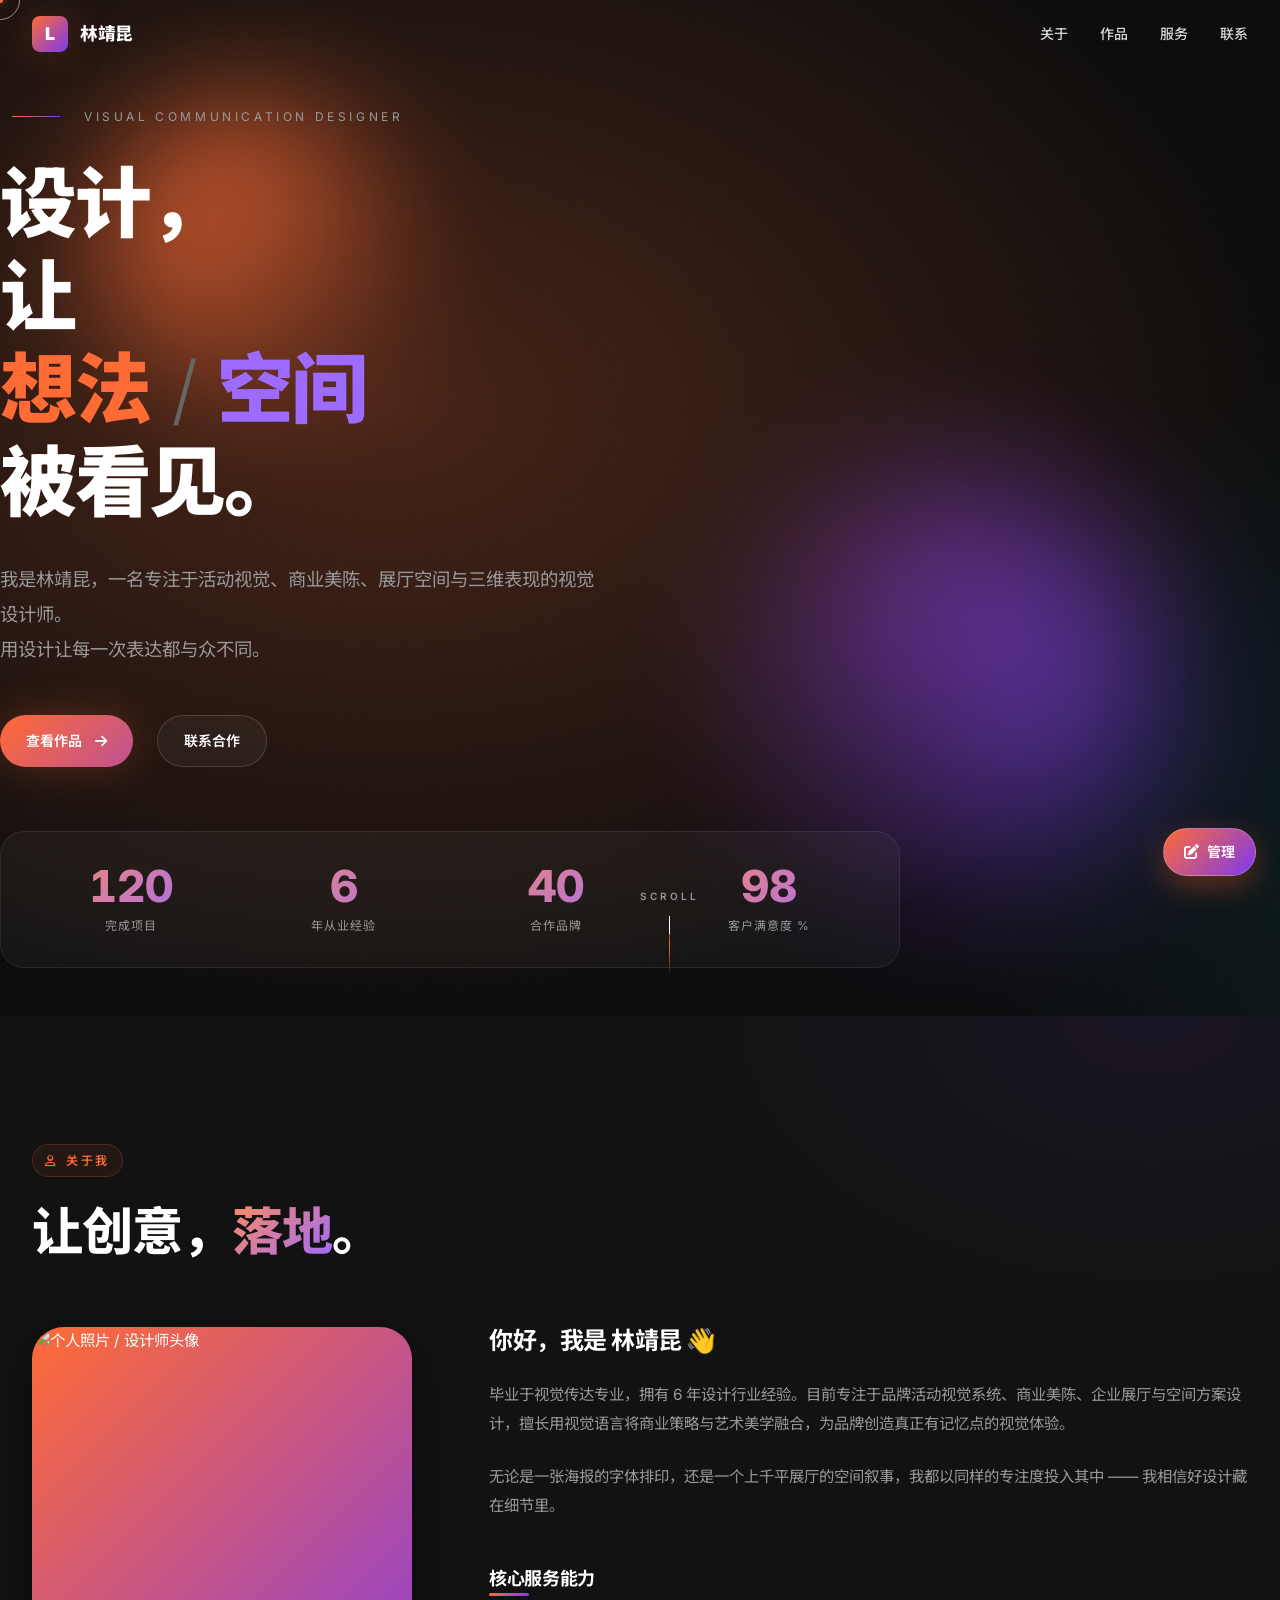
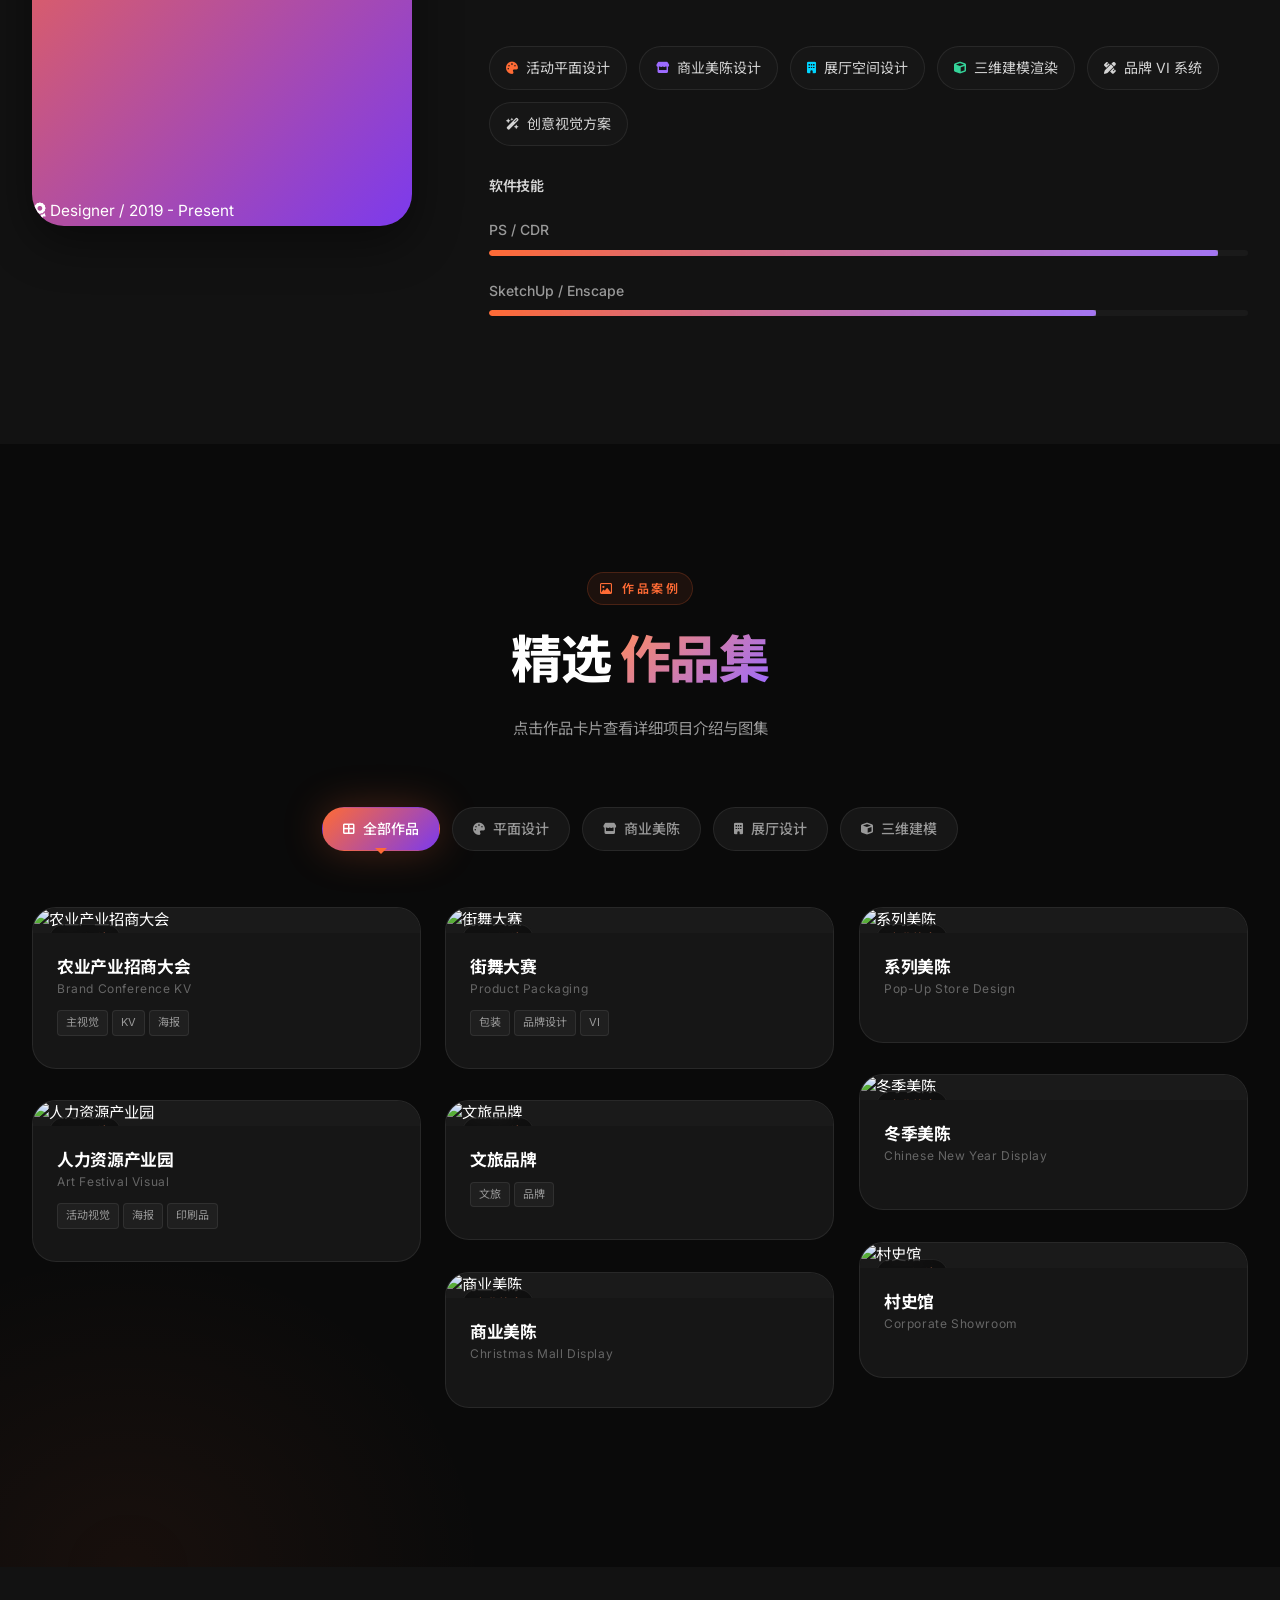
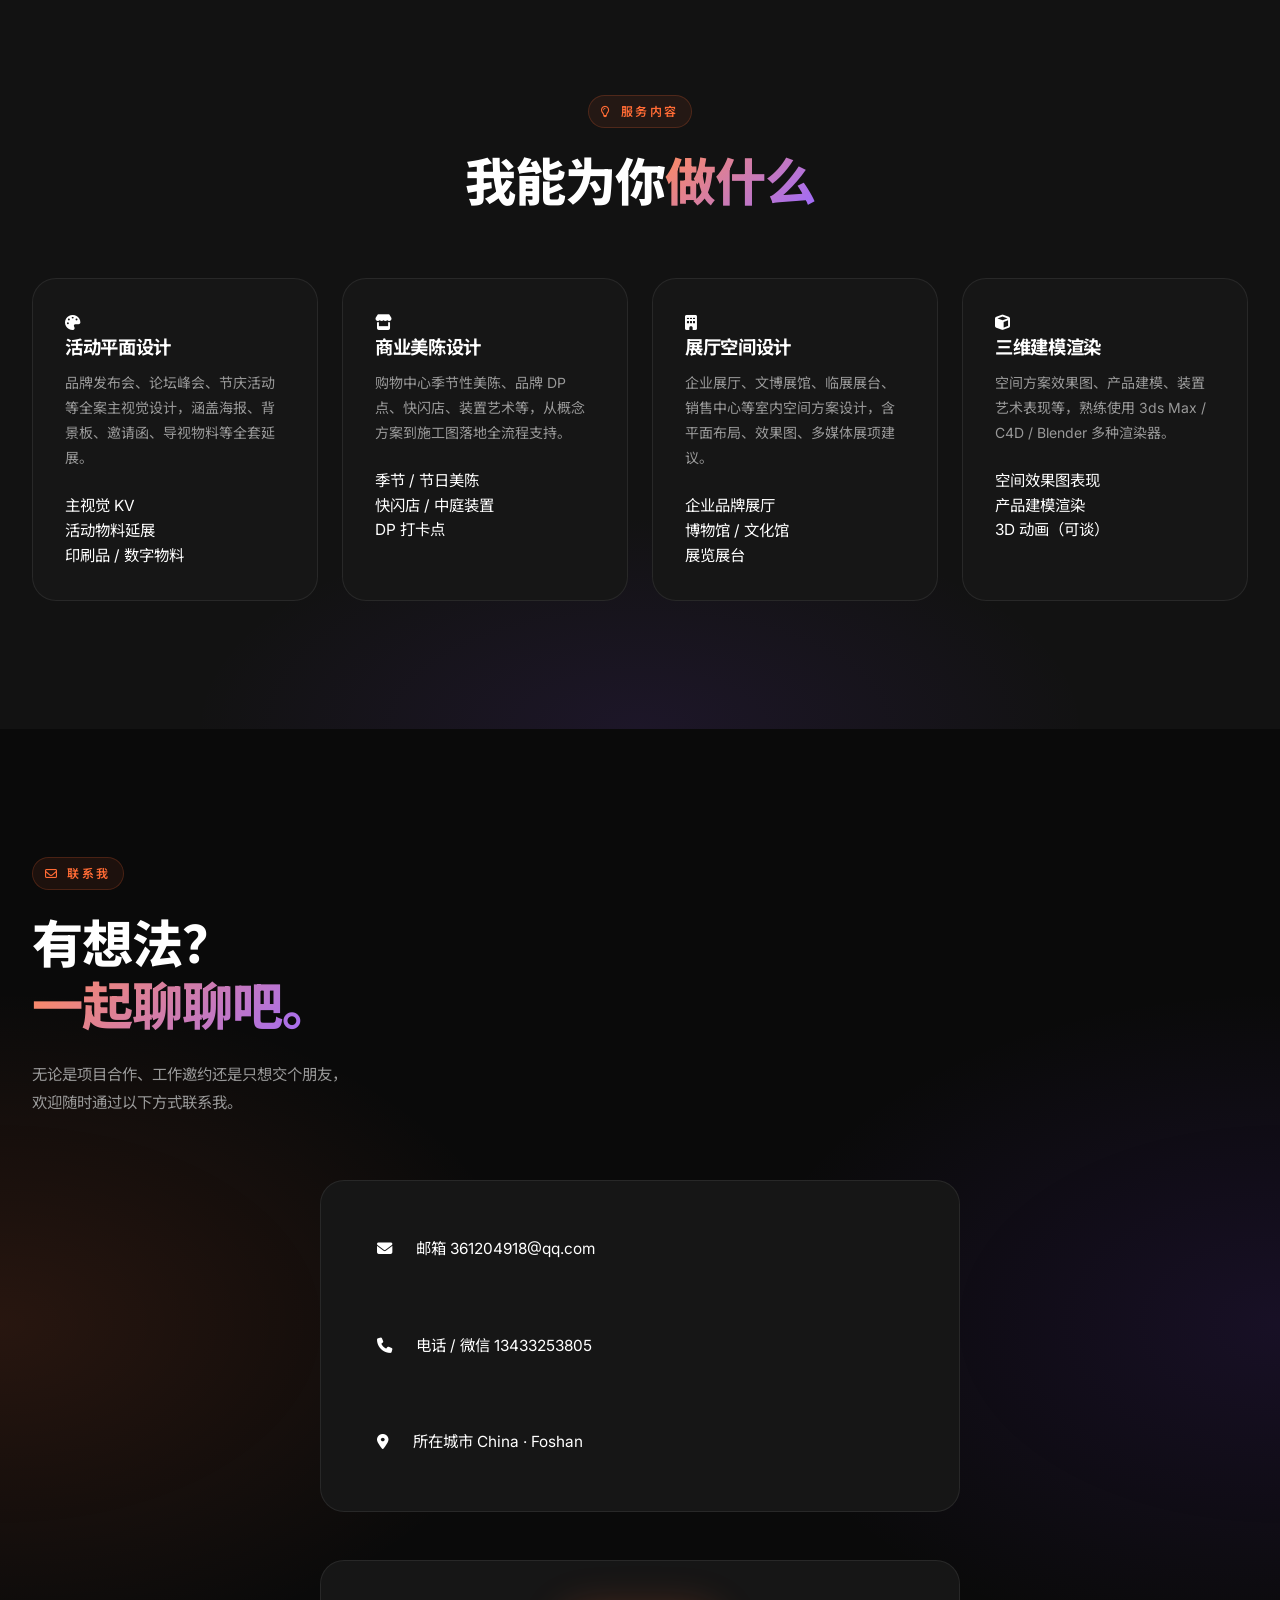
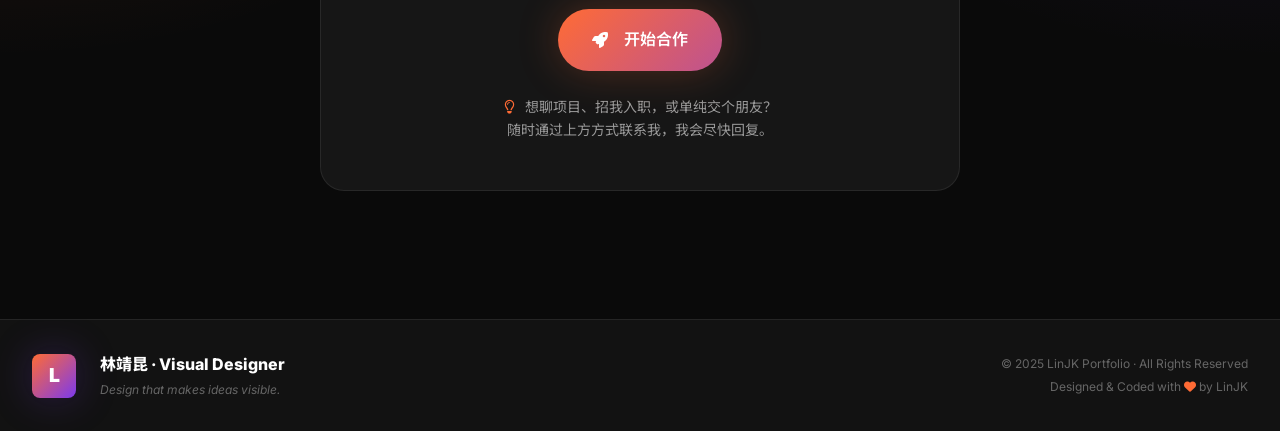
==== commit 0cc5ca6c: "Add files via upload" ====
--- a/index.html
+++ b/index.html
@@ -51,8 +51,8 @@
 
     <!-- Vite 入口：相对路径（避免 file:// 错解析到磁盘根）；加载完成后设置 window.__LINJK_MODULES_LOADED__，用于上面的防呆红条判断 --> 
-    <script type="module" crossorigin src="./assets/main-x8CwYeIZ.js"></script>
-    <link rel="modulepreload" crossorigin href="./assets/works-Bcj0_Rc8.js">
+    <script type="module" crossorigin src="./assets/main-CQXlM12l.js"></script>
+    <link rel="modulepreload" crossorigin href="./assets/works-b6HeYgna.js">
     <link rel="stylesheet" crossorigin href="./assets/main-CeVonxZ-.css">
   </head>
 <body>
